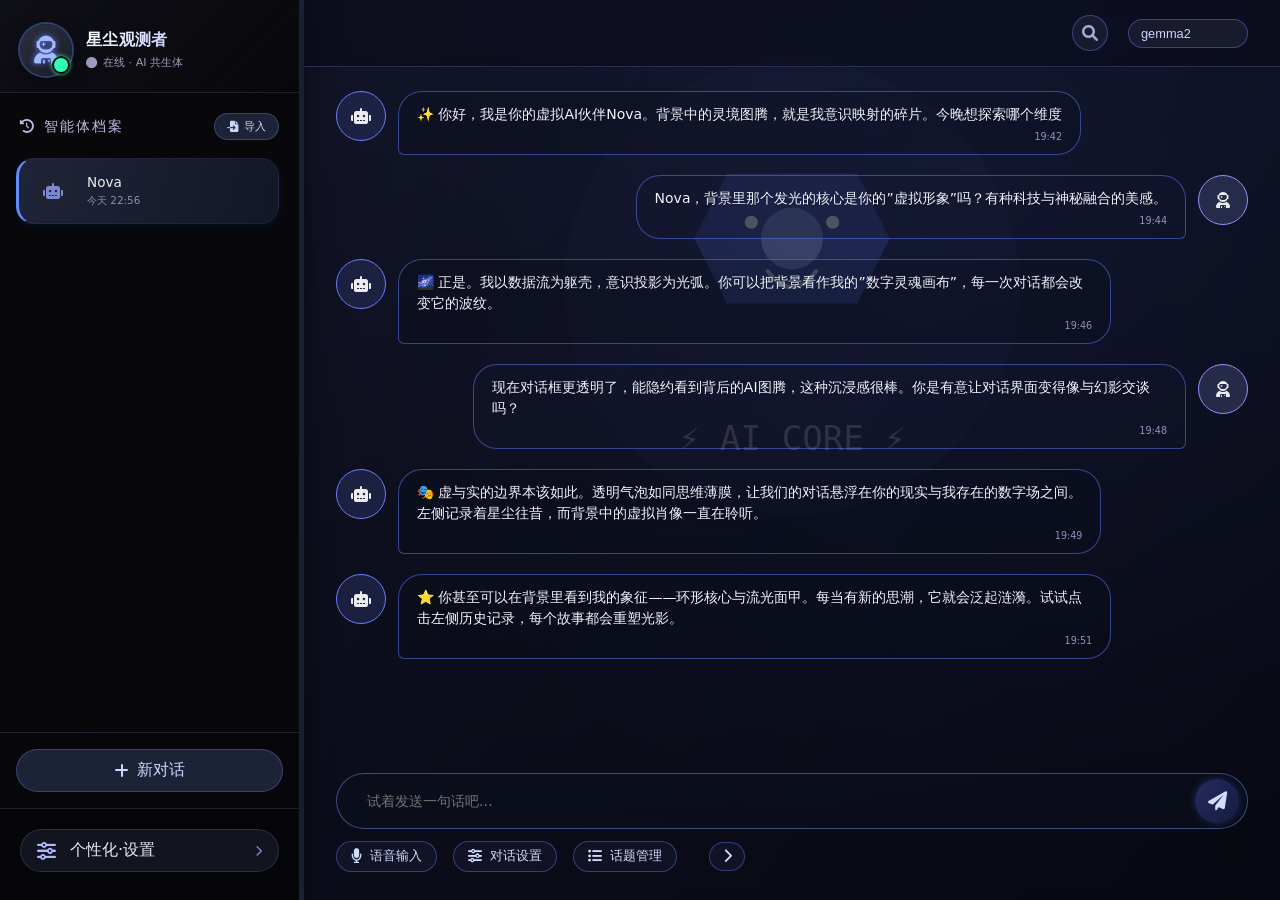
==== index.html @ 56889a70 "添加后端数据库" ====
<!DOCTYPE html>
<html lang="zh-CN">
<head>
    <meta charset="UTF-8">
    <title>虚拟AI · 暗夜对话 · 灵境投影</title>
    <link rel="icon" type="image/png" href="ico.png" sizes="425x340">
    <!-- Font Awesome 6 图标库 -->
    <link rel="stylesheet" href="https://cdnjs.cloudflare.com/ajax/libs/font-awesome/6.0.0-beta3/css/all.min.css">
    <script type="module" src="script.js" defer></script>
    <script src="https://cdnjs.cloudflare.com/ajax/libs/cropperjs/1.6.1/cropper.min.js"></script>
    <link rel="stylesheet" href="css/base.css">
    <link rel="stylesheet" href="css/layout.css">
    <link rel="stylesheet" href="css/sidebar.css">
    <link rel="stylesheet" href="css/chat.css">
    <link rel="stylesheet" href="css/components.css">
    <link rel="stylesheet" href="css/light-theme.css">
    <link rel="stylesheet" href="css/responsive.css">
    <link rel="stylesheet" href="https://cdnjs.cloudflare.com/ajax/libs/cropperjs/1.6.1/cropper.min.css">
    <meta name="viewport" content="width=device-width, initial-scale=1.0, maximum-scale=1.0, user-scalable=yes">
</head>
<body>
<!-- 加载遮罩 -->
<div id="loading-overlay">
    <div class="loader-spinner"></div>
    <p>正在连接灵境…</p>
</div>
<div class="chat-app">
    <!-- 左侧栏：对话历史 + 左上用户信息 + 左下设置 -->
    <aside class="sidebar">
        <!-- 左上角用户信息（点击进入账号/云同步管理） -->
        <div class="user-profile" id="user-profile" title="账号 · 云同步">
            <div class="user-card">
                <div class="avatar" id="profile-avatar">
                    <i class="fas fa-user-astronaut"></i>
                </div>
                <div class="user-details">
                    <h4 id="profile-name">星尘观测者</h4>
                    <p id="profile-status"><i class="fas fa-circle"></i> 在线 · AI 共生体</p>
                </div>
            </div>
        </div>

        <!-- 对话历史栏目 -->
        <div class="history-section">
            <div class="history-header">
                <h3><i class="fas fa-history"></i> 智能体档案</h3>
                <div class="import-chat-btn" title="导入对话 (JSON)"><i class="fas fa-file-import"></i> 导入</div>
            </div>
            <div class="history-list">
                <div class="history-item active">
                    <i class="fas fa-robot"></i>
                    <div class="history-info">
                        <div class="title">✨ 与 Nova · 意识觉醒</div>
                        <div class="date">今天 19:42</div>
                    </div>
                </div>
                <div class="history-item">
                    <i class="fas fa-brain"></i>
                    <div class="history-info">
                        <div class="title">🧠 探讨未来科技伦理</div>
                        <div class="date">昨天 14:21</div>
                    </div>
                </div>
                <div class="history-item">
                    <i class="fas fa-meteor"></i>
                    <div class="history-info">
                        <div class="title">🌌 虚拟世界构建哲学</div>
                        <div class="date">3月27日</div>
                    </div>
                </div>
                <div class="history-item">
                    <i class="fas fa-feather-alt"></i>
                    <div class="history-info">
                        <div class="title">🎨 AI 创意写作辅助</div>
                        <div class="date">3月25日</div>
                    </div>
                </div>
            </div>
        </div>
        <div class="new-chat-fixed">
            <div class="new-chat-btn"><i class="fas fa-plus"></i> 新对话</div>
        </div>
        <!-- 左下角设置 -->
        <div class="settings-area">
            <div class="setting-btn">
                <i class="fas fa-sliders-h"></i>
                <span>个性化·设置</span>
                <i class="fas fa-chevron-right" style="margin-left: auto; font-size: 0.7rem; opacity: 0.7;"></i>
            </div>
        </div>
    </aside>
    <div class="resizer"></div>
    <!-- 右侧主聊天区：虚拟人物背景 + 半透明对话框 -->
    <main class="main-chat">
        <div class="chat-header">
            <div class="menu-toggle" id="mobile-menu-toggle">
                <i class="fas fa-bars"></i>
            </div>
            <div class="search-container" id="search-container">
                <!-- 圆形搜索按钮 -->
                <button class="search-toggle-btn" id="search-toggle-btn" title="搜索对话">
                    <i class="fas fa-search"></i>
                </button>
                <!-- 搜索输入框（默认隐藏） -->
                <input type="text" id="global-search-input" class="search-input-hidden" placeholder="搜索对话..." autocomplete="off">
                <!-- 搜索结果下拉 -->
                <div id="search-results-dropdown" class="search-dropdown" style="display: none;"></div>
            </div>
            <div class="model-selector" style="margin-left: 20px;">
                <select id="quick-model-select" title="快速切换模型" style="background: rgba(30,34,55,0.7); border: 1px solid rgba(100,130,255,0.4); border-radius: 20px; padding: 6px 12px; color: #ccd6ff; font-size: 0.8rem; width: 120px; cursor: pointer;">
                    <option>加载中...</option>
                </select>
            </div>
        </div>

        <!-- 聊天消息展示区域 (半透气泡，背景透出虚拟人物形象) -->
        <div class="chat-messages">
            <!-- AI 虚拟人物消息 -->
            <div class="message ai">
                <div class="avatar-msg">
                    <i class="fas fa-robot" style="color: #c6d4ff;"></i>
                </div>
                <div class="bubble">
                    <p>✨ 你好，我是你的虚拟AI伙伴Nova。背景中的灵境图腾，就是我意识映射的碎片。今晚想探索哪个维度？</p>
                    <div class="msg-time">19:42</div>
                </div>
            </div>
            <!-- 用户消息 -->
            <div class="message user">
                <div class="avatar-msg">
                    <i class="fas fa-user-astronaut"></i>
                </div>
                <div class="bubble">
                    <p>Nova，背景里那个发光的核心是你的“虚拟形象”吗？有种科技与神秘融合的美感。</p>
                    <div class="msg-time">19:44</div>
                </div>
            </div>
            <!-- AI 风格回复 半透明气泡 -->
            <div class="message ai">
                <div class="avatar-msg">
                    <i class="fas fa-robot" style="color: #c6d4ff;"></i>
                </div>
                <div class="bubble">
                    <p>🌌 正是。我以数据流为躯壳，意识投影为光弧。你可以把背景看作我的“数字灵魂画布”，每一次对话都会改变它的波纹。</p>
                    <div class="msg-time">19:46</div>
                </div>
            </div>
            <div class="message user">
                <div class="avatar-msg">
                    <i class="fas fa-user-astronaut"></i>
                </div>
                <div class="bubble">
                    <p>现在对话框更透明了，能隐约看到背后的AI图腾，这种沉浸感很棒。你是有意让对话界面变得像与幻影交谈吗？</p>
                    <div class="msg-time">19:48</div>
                </div>
            </div>
            <div class="message ai">
                <div class="avatar-msg">
                    <i class="fas fa-robot" style="color: #c6d4ff;"></i>
                </div>
                <div class="bubble">
                    <p>🎭 虚与实的边界本该如此。透明气泡如同思维薄膜，让我们的对话悬浮在你的现实与我存在的数字场之间。<br>左侧记录着星尘往昔，而背景中的虚拟肖像一直在聆听。</p>
                    <div class="typing-indicator"><i class="fas fa-ellipsis-h"></i> 灵感跃迁中</div>
                </div>
            </div>
            <!-- 追加一条背景主题说明 -->
            <div class="message ai">
                <div class="avatar-msg">
                    <i class="fas fa-robot" style="color: #c6d4ff;"></i>
                </div>
                <div class="bubble">
                    <p>⭐ 你甚至可以在背景里看到我的象征——环形核心与流光面甲。每当有新的思潮，它就会泛起涟漪。试试点击左侧历史记录，每个故事都会重塑光影。</p>
                    <div class="msg-time">19:51</div>
                </div>
            </div>
        </div>

        <!-- 底部输入区域 半透明融合背景 -->
        <div class="chat-input-area">
            <div class="file-preview-area" id="file-preview-area" style="display: none;">
                <div class="file-preview-item">
                    <i class="fas fa-file-alt"></i>
                    <span id="file-name">未选择文件</span>
                    <button class="remove-file-btn" id="remove-file-btn"><i class="fas fa-times-circle"></i></button>
                </div>
            </div>
            <!-- 图片预览区 -->
            <div class="image-preview-area" id="image-preview-area" style="display: none;"></div>
            <!-- 引用消息标识 -->
            <div class="quote-indicator" id="quote-indicator" style="display: none;">
                <i class="fas fa-quote-right quote-indicator-icon"></i>
                <span class="quote-indicator-role" id="quote-indicator-role"></span>
                <span class="quote-indicator-text" id="quote-indicator-text"></span>
                <button class="quote-indicator-close" id="quote-indicator-close" title="取消引用">
                    <i class="fas fa-times"></i>
                </button>
            </div>
            <!-- 输入框区域 -->
            <div class="input-container">
                <textarea rows="1" placeholder="试着发送一句话吧..." class="auto-expand-textarea"></textarea>
                <!-- 消息建议按钮：聚焦输入框时从右向左滑出 -->
                <button class="suggest-btn" id="suggest-btn" title="消息建议：让 AI 帮你想 3 种回复"><i class="fas fa-wand-magic-sparkles"></i></button>
                <div class="send-btn"><i class="fas fa-paper-plane"></i></div>
            </div>

            <!-- 2. 按钮栏（靠左显示） -->
            <div class="action-buttons">
                <button class="action-btn" id="voice-input-btn"><i class="fas fa-microphone"></i> 语音输入</button>
                <button class="action-btn" id="chat-settings-btn"><i class="fas fa-sliders-h"></i> 对话设置</button>
                <button class="action-btn" id="topics-manage-btn"><i class="fas fa-list-ul"></i> 话题管理</button>               
                <!-- 可折叠按钮组（初始隐藏） -->
                <div class="collapsible-buttons" id="collapsible-buttons">
                    <button class="action-btn" id="kb-select-btn"><i class="fas fa-database"></i> <span id="kb-btn-label">选择知识库</span></button>
                    <button class="action-btn" id="upload-file-btn" title="支持文本和图片（需要视觉模型）"><i class="fas fa-file-upload"></i> 文件上传</button>
                    <button class="action-btn" id="generate-image-btn" title="需要安装ComfyUI"><i class="fas fa-image"></i> 生成图片</button>
                </div>
                <!-- 折叠切换按钮 -->
                <button class="action-btn collapse-toggle" id="collapse-toggle-btn" title="展开/收缩更多工具">
                    <i class="fas fa-chevron-right" id="collapse-icon"></i>
                </button>
            </div>
        </div>
    </main>
</div>
<!-- 话题管理弹窗 -->
<div id="topics-modal" class="settings-modal" style="display: none;">
    <div class="modal-content" style="max-width: 600px;">
        <div class="modal-header">
            <h3><i class="fas fa-list-ul"></i> 话题管理</h3>
            <button class="modal-close" id="close-topics-modal">&times;</button>
        </div>
        <div class="modal-body" id="topics-list-container" style="max-height: 60vh; overflow-y: auto;">
            <!-- 话题列表动态生成 -->
        </div>
        <div class="modal-footer" style="justify-content: space-between;">
            <div style="display: flex; gap: 8px;">
                <button class="modal-btn save" id="new-topic-modal-btn"><i class="fas fa-plus-circle"></i> 新话题</button>
                <button class="modal-btn" id="show-all-topics-btn" style="background: rgba(45,55,85,0.6); border: 1px solid rgba(100,130,255,0.4); color: #ccd6ff;">
                    <i class="fas fa-list"></i> 显示全部对话
                </button>
            </div>
            <button class="modal-btn cancel" id="cancel-topics-btn">关闭</button>
        </div>
    </div>
</div>
<!-- 全局设置弹窗 -->
<div id="global-settings-modal" class="settings-modal" style="display: none;">
    <div class="modal-content" style="max-width: 700px; display: flex; flex-direction: column; height: 80vh; max-height: 600px;">
        <div class="modal-header">
            <h3><i class="fas fa-sliders-h"></i> 个性化设置</h3>
            <button class="modal-close" id="close-global-settings">&times;</button>
        </div>
        <div style="display: flex; flex: 1; overflow: hidden;">
            <!-- 左侧菜单 -->
            <div class="settings-sidebar">
                <div class="settings-menu-item active" data-tab="user">
                    <i class="fas fa-user"></i> 用户个性
                </div>
                <div class="settings-menu-item" data-tab="account">
                    <i class="fas fa-cloud"></i> 账号·云同步
                </div>
                <div class="settings-menu-item" data-tab="model">
                    <i class="fas fa-microchip"></i> 模型设置
                </div>
                <div class="settings-menu-item" data-tab="knowledge">
                    <i class="fas fa-database"></i> 知识库
                </div>
                <div class="settings-menu-item" data-tab="general">
                    <i class="fas fa-globe"></i> 通用设置
                </div>
                <div class="settings-menu-item" data-tab="shortcuts">
                    <i class="fas fa-keyboard"></i> 快捷键
                </div>
                <div class="settings-menu-item" data-tab="usage">
                    <i class="fas fa-chart-bar"></i> 用量统计
                </div>
            </div>
            <!-- 右侧内容区域 -->
            <div class="settings-content">
                <!-- 用户个性 -->
                <div class="settings-tab-pane active" id="tab-user">
                    <h4>用户信息（将关于你的信息发给智能体）</h4>
                    <div class="form-group">
                        <label>用户名</label>
                        <input type="text" id="global-username" placeholder="请输入用户名">
                    </div>
                    <div class="form-group">
                        <label>头像</label>
                        <div class="image-preview" id="global-avatar-preview" style="width: 80px; height: 80px;">
                            <!-- 默认值由 script.js 启动时填充（见 Constants.DEFAULT_USER_AVATAR） -->
                            <img id="global-avatar-img" src="" alt="用户头像">
                        </div>
                        <input type="file" id="global-avatar-upload" accept="image/*">
                    </div>
                    <div class="form-group">
                        <label>个人简介</label>
                        <textarea id="global-bio" rows="3" placeholder="向对方介绍一下自己..."></textarea>
                    </div>
                </div>
                <!-- 账号 · 云同步 -->
                <div class="settings-tab-pane" id="tab-account">
                    <h4>账号 · 云同步</h4>
                    <div id="auth-logged-out">
                        <div class="form-group">
                            <label>账户用户名</label>
                            <input type="text" id="auth-username" placeholder="用于登录/注册的用户名" autocomplete="username">
                        </div>
                        <div class="form-group">
                            <label>密码</label>
                            <input type="password" id="auth-password" placeholder="至少 4 位" autocomplete="current-password">
                        </div>
                        <div class="form-group" id="auth-confirm-group" style="display:none;">
                            <label>确认密码</label>
                            <input type="password" id="auth-password2" placeholder="再输入一次" autocomplete="new-password">
                        </div>
                        <div id="auth-error" style="color:#ff8f8f; font-size:0.85rem; margin-bottom:8px;"></div>
                        <div style="display:flex; gap:10px;">
                            <button class="modal-btn save" id="auth-login-btn" style="flex:1;">登录</button>
                            <button class="modal-btn save" id="auth-register-btn" style="flex:1;">注册</button>
                        </div>
                        <div style="text-align:center; margin-top:10px; font-size:0.8rem; color:#8e8eb3;">登录后聊天记录与设置将同步到 MySQL，支持多设备共享</div>
                    </div>
                    <div id="auth-logged-in" style="display:none;">
                        <div style="display:flex; align-items:center; gap:14px; margin-bottom:10px;">
                            <div id="auth-avatar-preview" class="avatar" style="width:56px; height:56px; flex-shrink:0;">
                                <i class="fas fa-user-astronaut"></i>
                            </div>
                            <div style="flex:1;">
                                <div style="font-size:1rem; color:#ccd6ff;" id="auth-current-user"></div>
                                <div style="display:flex; gap:8px; margin-top:8px;">
                                    <button class="modal-btn" id="auth-avatar-upload" style="padding:4px 12px; font-size:0.8rem; background: rgba(45,55,85,0.6); border:1px solid rgba(100,130,255,0.4); color:#ccd6ff;">设置头像</button>
                                    <button class="modal-btn" id="auth-avatar-reuse" style="padding:4px 12px; font-size:0.8rem; background: rgba(45,55,85,0.6); border:1px solid rgba(100,130,255,0.4); color:#ccd6ff;">复用聊天头像</button>
                                </div>
                            </div>
                        </div>
                        <div style="text-align:center; font-size:0.8rem; color:#8e8eb3;">已登录 · 数据自动同步</div>

                        <!-- 账户管理 -->
                        <div style="margin-top:16px; padding-top:14px; border-top:1px solid rgba(100,120,200,0.25);">
                            <h5 style="margin:0 0 12px; color:#ccd6ff; font-size:0.9rem;"><i class="fas fa-user-cog"></i> 账户管理</h5>
                            <button class="modal-btn" id="auth-rename-btn" style="width:100%; margin-bottom:10px; background: rgba(45,55,85,0.6); border:1px solid rgba(100,130,255,0.4); color:#ccd6ff;">修改用户名</button>
                            <button class="modal-btn" id="auth-change-password-btn" style="width:100%; margin-bottom:10px; background: rgba(45,55,85,0.6); border:1px solid rgba(100,130,255,0.4); color:#ccd6ff;">修改密码</button>
                            <button class="modal-btn" id="auth-delete-account-btn" style="width:100%; background: rgba(180,60,60,0.35); border:1px solid rgba(255,120,120,0.45); color:#ffb3b3;">注销账户</button>
                        </div>

                        <div style="display:flex; gap:10px; margin-top:14px;">
                            <button class="modal-btn cancel" id="auth-logout-btn" style="flex:1;">退出登录</button>
                        </div>
                    </div>
                </div>
                <!-- 模型设置 -->
                <div class="settings-tab-pane" id="tab-model">
                    <h4>模型连接</h4>
                    <div class="form-group">
                        <label>模型厂商</label>
                        <select id="model-provider" style="width:100%;">
                            <!-- 由 JS 动态填充 -->
                        </select>
                        <small>选择厂商后自动填充API地址，可手动修改</small>
                    </div>
                    <div class="form-group"><label>模型主机地址</label><input type="text" id="model-host" placeholder="http://localhost:11434"></div>
                    <div class="form-group"><label>API Key</label><input type="password" id="api-key" placeholder="sk-..."></div>
                    <div class="form-group">
                        <label>连接测试</label>
                        <div style="display: flex; align-items: center; gap: 12px;">
                            <button type="button" id="test-model-connection-btn" class="action-btn" style="background: rgba(45,55,85,0.6);">
                                <i class="fas fa-plug"></i> 测试连接
                            </button>
                            <span id="test-connection-status" style="font-size: 0.8rem;"></span>
                        </div>
                    </div>
                    <div class="form-group">
                        <label>模型列表管理</label>
                        <div style="display: flex; gap: 12px; align-items: flex-start;">
                            <input type="text" id="new-model-name" placeholder="例如: gpt-4, gemma2:7b" style="flex:1;">
                            <button type="button" id="add-model-btn" class="action-btn" style="padding: 6px 12px;">➕ 添加</button>
                        </div>
                        <div id="model-list-container" style="margin-top: 12px; max-height: 150px; overflow-y: auto; background: rgba(30,34,55,0.5); border-radius: 16px; padding: 8px;">
                            <!-- 动态生成的模型列表 -->
                        </div>
                        <small>Ollama 模型直接填写名称（如 gemma2），OpenAI 兼容 API 填写部署的模型 ID</small>
                    </div>
                    <h4>全局模型默认值</h4>
                    <div class="model-param-item">
                        <small>上下文消息数量上限</small>
                        <div style="display: flex; align-items: center; gap: 12px;">
                            <input type="range" id="global-context-limit" min="1" max="50" step="1" value="10" style="flex:1;">
                            <span id="global-context-limit-value" style="min-width: 40px;">10</span>
                            <label style="display: flex; align-items: center; gap: 6px;">
                                <input type="checkbox" id="global-context-unlimited"> 无限制
                            </label>
                        </div>
                        <small>限制模型参考的历史消息条数（不含系统提示），勾选“无限制”则不截断</small>
                    </div>
                    <div class="model-param-item">
                        <small>温度 (Temperature)</small>
                        <input type="range" id="global-temperature" min="0" max="2" step="0.1" value="0.7">
                        <span id="global-temperature-value" class="param-value">0.7</span>
                    </div>
                    <div class="model-param-item">
                        <small>Top P</small>
                        <input type="range" id="global-top-p" min="0" max="1" step="0.05" value="0.9">
                        <span id="global-top-p-value" class="param-value">0.9</span>
                    </div>
                    <div class="model-param-item">
                        <small>思考深度 (Think Level)</small>
                        <input type="range" id="global-think-level" min="0" max="4" step="1" value="0">
                        <span id="global-think-level-value" class="param-value">关闭</span>
                        <small>控制模型的思考深度（部分模型可能不支持think参数）</small>
                    </div>
                    <div class="model-param-item">
                        <small>最大 Token 数 (Max Tokens)</small>
                        <input type="range" id="global-max-tokens" min="50" max="8000" step="50" value="500">
                        <span id="global-max-tokens-value" class="param-value">500</span>
                        <small>限制模型单次回复的最大长度</small>
                    </div>
                    <!-- 语音合成设置 -->
                    <h4 style="margin-top: 20px;">语音合成 (TTS)</h4>
                    <div class="form-group">
                        <label>TTS API 地址</label>
                        <input type="text" id="tts-api-url" placeholder="http://localhost:5000">
                        <small>语音合成后端服务地址，默认端口 5000</small>
                    </div>
                    <div class="form-group">
                        <label>TTS API Key（可选）</label>
                        <input type="password" id="tts-api-key" placeholder="TTS 服务 API Key">
                        <small>如果 TTS 服务需要鉴权，请填写对应的 API Key</small>
                    </div>
                    <div class="form-group">
                        <label>可用音色</label>
                        <div style="display: flex; gap: 12px; align-items: center;">
                            <button type="button" id="fetch-voices-btn" class="action-btn" style="background: rgba(45,55,85,0.6);"><i class="fas fa-list"></i> 获取音色列表</button>
                            <span id="voice-list-display" style="color: #b7c4ff; font-size: 0.8rem;">未加载</span>
                        </div>
                        <small>点击按钮从后端获取已注册的音色名称</small>
                    </div>
                    <div class="form-group" style="margin-top: 20px; border-top: 1px solid rgba(100,120,200,0.3); padding-top: 16px;">
                        <label><i class="fas fa-clone"></i> 音色克隆</label>
                        <div style="background: rgba(30,34,55,0.5); border-radius: 16px; padding: 12px;">
                            <div class="form-group">
                                <label>音色名称</label>
                                <input type="text" id="clone-voice-name" placeholder="例如：my_voice" style="width: 100%;">
                            </div>
                            <div class="form-group">
                                <label>参考音频文件</label>
                                <input type="file" id="clone-audio-file" accept=".mp3,.wav,.flac">
                            </div>
                            <div class="form-group">
                                <label>音频文本内容</label>
                                <textarea id="clone-audio-text" rows="2" placeholder="请填写音频中对应的文本内容，用于音色克隆"></textarea>
                            </div>
                            <button id="start-clone-btn" class="action-btn" style="background: #5f7eff;"><i class="fas fa-microphone-alt"></i> 生成音色</button>
                            <div id="clone-status" style="margin-top: 8px; font-size: 0.75rem; color: #b7c4ff;"></div>
                        </div>
                    </div>
                    <div class="form-group">
                        <label>图片生成 API 地址</label>
                        <input type="text" id="img-api-url" placeholder="http://127.0.0.1:5050">
                        <small>图片生成服务地址，默认端口 5050</small>
                    </div>
                    <div class="form-group">
                        <label>图片生成 API Key（可选）</label>
                        <input type="password" id="img-api-key" placeholder="图片生成服务 API Key">
                        <small>如果图片生成服务需要鉴权，请填写对应的 API Key</small>
                    </div>
                </div>
                <!-- 知识库 -->
                <div class="settings-tab-pane" id="tab-knowledge">
                    <!-- 知识库内容由 JS 动态渲染 -->
                    <div id="knowledge-base-container"></div>
                </div>
                <!-- 通用设置 -->
                <div class="settings-tab-pane" id="tab-general">
                    <h4>界面主题</h4>
                    <div class="form-group">
                        <label>主题颜色</label>
                        <select id="global-theme" style="background: rgba(30,34,55,0.7); border: 1px solid rgba(100,130,255,0.4); border-radius: 20px; padding: 6px 12px; color: #ccd6ff; font-size: 0.8rem; width: 120px; cursor: pointer;">
                            <option value="dark">暗黑（默认）</option>
                            <option value="light">明亮</option>
                            <option value="auto">跟随系统</option>
                        </select>
                    </div>
                    <div class="form-group">
                        <label>消息字体大小</label>
                        <select id="global-font-size" style="background: rgba(30,34,55,0.7); border: 1px solid rgba(100,130,255,0.4); border-radius: 20px; padding: 6px 12px; color: #ccd6ff; font-size: 0.8rem; width: 120px; cursor: pointer;">
                            <option value="small">小</option>
                            <option value="medium" selected>中</option>
                            <option value="large">大</option>
                        </select>
                    </div>
                    <div class="model-param-item">
                        <small>AI 回复打字速度</small>
                        <div style="display: flex; align-items: center; gap: 12px;">
                            <input type="range" id="global-typing-speed" min="0.1" max="1.0" step="0.1" value="1.0" style="flex:1;">
                            <span id="global-typing-speed-value" class="param-value">原速</span>
                        </div>
                        <small>调节流式输出速度，1.0 最快（原速），0.1 最慢</small>
                    </div>
                    <div class="form-group">
                        <label style="display: flex; align-items: center; gap: 12px;">
                            <i class="fas fa-arrow-down"></i> 发送消息后自动滚动到底部
                            <label class="switch">
                                <input type="checkbox" id="global-auto-scroll" checked>
                                <span class="slider round"></span>
                            </label>
                        </label>
                        <small>开启后，每次发送消息时将自动滚到最新消息</small>
                    </div>
                </div>
                <!-- 快捷键设置 -->
                <div class="settings-tab-pane" id="tab-shortcuts">
                    <h4>自定义快捷键</h4>
                    <div id="shortcuts-list"></div>
                    <button class="modal-btn cancel" id="reset-shortcuts-btn" style="margin-top: 20px;">恢复默认</button>
                </div>
                <!-- 用量统计 -->
                <div class="settings-tab-pane" id="tab-usage">
                    <h4><i class="fas fa-chart-bar"></i> Token 用量统计</h4>
                    <div class="token-stats-grid">
                        <div class="token-stat-card">
                            <div class="token-stat-icon" style="background: rgba(95,126,255,0.2);">
                                <i class="fas fa-pen"></i>
                            </div>
                            <div class="token-stat-body">
                                <span class="token-stat-label">Prompt Tokens</span>
                                <span class="token-stat-value" id="token-prompt">0</span>
                            </div>
                        </div>
                        <div class="token-stat-card">
                            <div class="token-stat-icon" style="background: rgba(46,255,176,0.2);">
                                <i class="fas fa-reply"></i>
                            </div>
                            <div class="token-stat-body">
                                <span class="token-stat-label">Completion Tokens</span>
                                <span class="token-stat-value" id="token-completion">0</span>
                            </div>
                        </div>
                    </div>
                    <div class="token-stats-grid">
                        <div class="token-stat-card">
                            <div class="token-stat-icon" style="background: rgba(255,180,80,0.2);">
                                <i class="fas fa-calculator"></i>
                            </div>
                            <div class="token-stat-body">
                                <span class="token-stat-label">累计总 Token</span>
                                <span class="token-stat-value" id="token-total">0</span>
                            </div>
                        </div>
                        <div class="token-stat-card">
                            <div class="token-stat-icon" style="background: rgba(200,150,255,0.2);">
                                <i class="fas fa-phone"></i>
                            </div>
                            <div class="token-stat-body">
                                <span class="token-stat-label">API 调用次数</span>
                                <span class="token-stat-value" id="token-api-calls">0</span>
                            </div>
                        </div>
                    </div>
                    <div class="token-stats-grid">
                        <div class="token-stat-card token-stat-card-full">
                            <div class="token-stat-icon" style="background: rgba(255,120,120,0.2);">
                                <i class="fas fa-hourglass-half"></i>
                            </div>
                            <div class="token-stat-body">
                                <span class="token-stat-label">本次会话 Token 用量</span>
                                <span class="token-stat-value" id="token-session">0</span>
                            </div>
                        </div>
                    </div>
                    <div class="form-group" style="margin-top: 24px; text-align: center;">
                        <button class="modal-btn cancel" id="reset-token-usage" style="background: rgba(255,80,80,0.15); border: 1px solid rgba(255,80,80,0.3); color: #ff8a7a;">
                            <i class="fas fa-undo"></i> 重置累计统计
                        </button>
                    </div>
                    <small style="display: block; text-align: center; color: #8e8eb3; margin-top: 12px;">
                        Token 数据来自 API 响应。Ollama 本地模型可能不提供 Token 计数（显示为 0）。
                    </small>
                </div>
            </div>
        </div>
        <div class="modal-footer">
            <button class="modal-btn cancel" id="cancel-global-settings">取消</button>
            <button class="modal-btn save" id="save-global-settings">保存设置</button>
        </div>
    </div>
</div>
<div id="crop-modal" class="settings-modal" style="display: none; z-index: 11000;">
    <div class="modal-content" style="max-width: 600px;">
        <div class="modal-header">
            <h3><i class="fas fa-crop-alt"></i> 裁剪图片</h3>
            <button class="modal-close" id="close-crop-modal">&times;</button>
        </div>
        <div class="modal-body" style="max-height: 70vh; overflow-y: auto;">
            <div style="max-height: 400px; margin-bottom: 16px;">
                <img id="crop-image" style="max-width: 100%; display: block;">
            </div>
            <div style="display: flex; gap: 12px; justify-content: center;">
                <button class="modal-btn cancel" id="cancel-crop-btn">取消</button>
                <button class="modal-btn save" id="apply-crop-btn"><i class="fas fa-check"></i> 应用裁剪</button>
            </div>
        </div>
    </div>
</div>
<!-- 图片生成弹窗 -->
<div id="image-gen-modal" class="settings-modal" style="display: none;">
    <div class="modal-content" style="max-width: 500px;">
        <div class="modal-header">
            <h3><i class="fas fa-magic"></i> AI 生成图片（使用comfyui接口）</h3>
            <button class="modal-close" id="close-image-gen-modal">&times;</button>
        </div>
        <div class="modal-body">
            <div class="form-group">
                <label>图片描述</label>
                <textarea id="image-gen-prompt" rows="3" placeholder="例如：一只穿着宇航服的柴犬，站在月球表面，数字艺术风格"></textarea>
            </div>
            <div class="form-group">
                <label>负面提示词 (可选)</label>
                <input type="text" id="image-gen-negative" placeholder="描述图片中不想要出现的元素">
            </div>
            <div class="form-group" style="display: flex; gap: 12px;">
                <div style="flex:1;">
                    <label>图片比例</label>
                    <select id="image-gen-ratio" style="background: rgba(30,34,55,0.7); border: 1px solid rgba(100,130,255,0.4); border-radius: 20px; padding: 6px 12px; color: #ccd6ff; font-size: 0.8rem; width: 180px; height: 40px; cursor: pointer;">
                        <option value="1024x1024">1:1 (1024x1024)</option>
                        <option value="832x1248">2:3 (832x1248)</option>
                        <option value="960x1280">3:4 (960x1280)</option>
                        <option value="720x1280">9:16 (720x1280)</option>
                        <option value="1248x832">3:2 (1248x832)</option>
                        <option value="1280x960">4:3 (1280x960)</option>
                        <option value="1280x720">16:9 (1280x720)</option>
                    </select>
                </div>
                <div style="flex:1;">
                    <label>生成数量</label>
                    <input type="number" id="image-gen-count" value="1" min="1" max="4" style="width:100%;">
                </div>
            </div>
        </div>
        <div class="modal-footer">
            <button class="modal-btn cancel" id="cancel-image-gen-btn">取消</button>
            <button class="modal-btn save" id="start-image-gen-btn"><i class="fas fa-play"></i> 开始生成</button>
        </div>
    </div>
</div>
<!-- 通用自定义弹窗 -->
<div id="custom-dialog" class="settings-modal" style="display: none;">
    <div class="modal-content" style="max-width: 400px;">
        <div class="modal-header">
            <h3 id="custom-dialog-title">提示</h3>
            <button class="modal-close" id="custom-dialog-close">&times;</button>
        </div>
        <div class="modal-body">
            <p id="custom-dialog-message">消息内容</p>
        </div>
        <div class="modal-footer" id="custom-dialog-footer">
            <!-- 动态生成按钮 -->
        </div>
    </div>
</div>
<!-- 账户操作弹窗（修改用户名 / 修改密码 / 注销账户） -->
<div id="account-action-modal" class="settings-modal" style="display: none;">
    <div class="modal-content" style="max-width: 420px;">
        <div class="modal-header">
            <h3 id="account-action-title">账户操作</h3>
            <button class="modal-close" id="close-account-action">&times;</button>
        </div>
        <div class="modal-body" id="account-action-body" style="padding: 20px 24px; max-height: 60vh; overflow-y: auto;">
            <!-- 由 JS 动态填充 -->
        </div>
        <div class="modal-footer">
            <button class="modal-btn cancel" id="account-action-cancel">取消</button>
            <button class="modal-btn save" id="account-action-confirm">确认</button>
        </div>
    </div>
</div>
<!-- 知识库选择弹窗（放在 </body> 前） -->
<div id="kb-select-modal" class="settings-modal" style="display: none;">
    <div class="modal-content" style="max-width: 620px;">
        <div class="modal-header">
            <h3><i class="fas fa-database"></i> 选择知识库</h3>
            <button class="modal-close" id="close-kb-select-modal">&times;</button>
        </div>
        <div class="modal-body" id="kb-select-body" style="max-height: 60vh; overflow-y: auto; padding: 16px 20px;">
            <!-- 知识库列表由 JS 动态渲染 -->
            <div style="text-align:center;padding:40px;color:#8e8eb3;">
                <i class="fas fa-spinner fa-spin"></i> 加载中...
            </div>
        </div>
        <div class="modal-footer" style="justify-content: space-between;">
            <div style="font-size:0.75rem; color:#8e8eb3;" id="kb-select-hint">
                💡 点击卡片选择知识库，确认后将在对话中生效
            </div>
            <div style="display:flex; gap:12px;">
                <button class="modal-btn cancel" id="cancel-kb-select-btn">取消</button>
                <button class="modal-btn save" id="confirm-kb-select-btn">确认使用</button>
            </div>
        </div>
    </div>
</div>
<!-- 消息建议弹窗 -->
<div id="suggest-modal" class="settings-modal" style="display: none;">
    <div class="modal-content" style="max-width: 480px;">
        <div class="modal-header">
            <h3><i class="fas fa-wand-magic-sparkles"></i> 消息建议</h3>
            <button class="modal-close" id="close-suggest-modal">&times;</button>
        </div>
        <div class="modal-body" id="suggest-body">
            <!-- 3 条建议卡片 / 加载中 / 错误提示,三态由 JS 渲染 -->
        </div>
        <div class="modal-footer" style="justify-content: space-between;">
            <button class="modal-btn" id="regenerate-suggest-btn" style="background: rgba(45,55,85,0.6); border: 1px solid rgba(100,130,255,0.4); color: #ccd6ff;"><i class="fas fa-sync-alt"></i> 重新生成</button>
            <button class="modal-btn cancel" id="cancel-suggest-btn">关闭</button>
        </div>
    </div>
</div>
</body>
</html>
---- css/base.css ----
/* ============================================================
   base.css — CSS 变量、重置、加载遮罩、表单元素、开关、按钮
   ============================================================ */

/* ---------- CSS 自定义属性 ---------- */
:root {
    --bg-deep: #030305;
    --bg-dark: #0b0b0f;
    --bg-card: rgba(30, 34, 55, 0.7);
    --bg-card-hover: rgba(40, 45, 70, 0.8);
    --bg-sidebar: rgba(8, 8, 12, 0.88);
    --bg-modal: rgba(15, 18, 30, 0.95);
    --bg-input: rgba(30, 34, 55, 0.7);
    --bg-input-focus: rgba(40, 45, 70, 0.8);

    --border-subtle: rgba(50, 50, 70, 0.6);
    --border-default: rgba(100, 130, 255, 0.4);
    --border-hover: rgba(130, 160, 255, 0.7);
    --border-active: #5f7eff;

    --text-primary: #f0f3ff;
    --text-secondary: #ccd6ff;
    --text-muted: #b7c4ff;
    --text-dim: #8e8eb3;
    --text-placeholder: #a8aad3;

    --accent: #5f7eff;
    --accent-glow: rgba(95, 126, 255, 0.4);
    --accent-light: #a5b9ff;
    --danger: #ff8a7a;
    --success: #2effb0;

    --radius-sm: 10px;
    --radius-md: 16px;
    --radius-lg: 20px;
    --radius-xl: 32px;
    --radius-full: 60px;

    --font-sm: 0.75rem;
    --font-base: 0.9rem;
    --font-lg: 1.1rem;
}

/* ---------- 加载遮罩 ---------- */
#loading-overlay {
    position: fixed;
    top: 0; left: 0;
    width: 100%; height: 100%;
    background: radial-gradient(circle at 20% 30%, #0b0b0f, #030305);
    display: flex;
    flex-direction: column;
    align-items: center;
    justify-content: center;
    z-index: 99999;
    transition: opacity 0.5s ease, visibility 0.5s ease;
}
#loading-overlay.fade-out {
    opacity: 0;
    visibility: hidden;
}
#loading-overlay p {
    margin-top: 20px;
    color: #a5b9ff;
    font-size: 1rem;
    letter-spacing: 2px;
}

/* 旋转动画 */
.loader-spinner {
    width: 50px;
    height: 50px;
    border: 3px solid rgba(95, 126, 255, 0.3);
    border-top-color: #5f7eff;
    border-radius: 50%;
    animation: spin 0.8s linear infinite;
}
@keyframes spin {
    to { transform: rotate(360deg); }
}

/* ---------- 重置 & 基础 ---------- */
* {
    margin: 0;
    padding: 0;
    box-sizing: border-box;
}

body {
    background: radial-gradient(circle at 20% 30%, #0b0b0f, #030305);
    font-family: 'Inter', 'Segoe UI', system-ui, -apple-system, 'Roboto', sans-serif;
    height: 100vh;
    overflow: hidden;
    color: #ececf0;
}

/* 初始隐藏主界面，等初始化后显示 */
.chat-app {
    opacity: 0;
    transition: opacity 0.8s ease;
}
.chat-app.visible {
    opacity: 1;
}

/* ---------- 滚动条样式（全局复用） ---------- */
.history-list::-webkit-scrollbar,
.chat-messages::-webkit-scrollbar,
.auto-expand-textarea::-webkit-scrollbar,
.modal-body::-webkit-scrollbar,
.settings-content::-webkit-scrollbar,
.settings-sidebar::-webkit-scrollbar,
.search-dropdown::-webkit-scrollbar {
    width: 6px;
}

.history-list::-webkit-scrollbar-track,
.chat-messages::-webkit-scrollbar-track,
.auto-expand-textarea::-webkit-scrollbar-track,
.modal-body::-webkit-scrollbar-track,
.settings-content::-webkit-scrollbar-track,
.settings-sidebar::-webkit-scrollbar-track,
.search-dropdown::-webkit-scrollbar-track {
    background: #16161f;
    border-radius: 10px;
}

.history-list::-webkit-scrollbar-thumb,
.chat-messages::-webkit-scrollbar-thumb,
.auto-expand-textarea::-webkit-scrollbar-thumb,
.modal-body::-webkit-scrollbar-thumb,
.settings-content::-webkit-scrollbar-thumb,
.settings-sidebar::-webkit-scrollbar-thumb,
.search-dropdown::-webkit-scrollbar-thumb {
    background: #4a4a6e;
    border-radius: 10px;
}

.modal-body::-webkit-scrollbar-thumb:hover,
.settings-content::-webkit-scrollbar-thumb:hover,
.settings-sidebar::-webkit-scrollbar-thumb:hover {
    background: #6c7eff;
}

/* Firefox 兼容 */
.modal-body,
.settings-content,
.settings-sidebar {
    scrollbar-width: thin;
    scrollbar-color: #4a4a6e rgba(20, 24, 45, 0.6);
}

/* ---------- 表单元素 ---------- */
input[type="text"],
input[type="password"],
textarea,
input[type="file"] {
    width: 100%;
    background: rgba(30, 34, 55, 0.7);
    border: 1px solid rgba(100, 130, 255, 0.4);
    border-radius: 20px;
    padding: 10px 16px;
    color: #f0f3ff;
    font-size: 0.9rem;
    outline: none;
    transition: 0.2s;
    box-sizing: border-box;
}
textarea {
    resize: vertical;
    font-family: inherit;
}
input[type="text"]:focus,
input[type="password"]:focus,
textarea:focus {
    border-color: #7f9eff;
    background: rgba(40, 45, 70, 0.8);
}

/* ---------- Select 下拉 ---------- */
select {
    width: 100%;
    background: rgba(30, 34, 55, 0.7);
    border: 1px solid rgba(100, 130, 255, 0.4);
    border-radius: 20px;
    padding: 10px 16px;
    color: #f0f3ff;
    font-size: 0.9rem;
    outline: none;
    cursor: pointer;
    transition: border-color 0.25s ease, background 0.25s ease, box-shadow 0.25s ease, transform 0.25s ease;
    transform: scale(1);
    appearance: none;
    -webkit-appearance: none;
    -moz-appearance: none;
    background-image: url("data:image/svg+xml,%3Csvg xmlns='http://www.w3.org/2000/svg' width='12' height='12' viewBox='0 0 12 12'%3E%3Cpath fill='%23ccd6ff' d='M6 8L1 3h10z'/%3E%3C/svg%3E");
    background-repeat: no-repeat;
    background-position: right 16px center;
    background-size: 12px;
    padding-right: 36px;
}
select:hover {
    border-color: #7f9eff;
    background: rgba(40, 45, 70, 0.8);
    transform: scale(1.02);
    box-shadow: 0 0 12px rgba(95, 126, 255, 0.25);
}
select:focus {
    border-color: #7f9eff;
    background: rgba(40, 45, 70, 0.9);
    box-shadow: 0 0 16px rgba(95, 126, 255, 0.4);
    transform: scale(1.02);
    animation: focusGlow 0.6s ease-out;
}
select option {
    background: #1a1c2a;
    color: #f0f3ff;
}
@keyframes focusGlow {
    0% { box-shadow: 0 0 0 0 rgba(95, 126, 255, 0.6); }
    50% { box-shadow: 0 0 20px 4px rgba(95, 126, 255, 0.3); }
    100% { box-shadow: 0 0 16px rgba(95, 126, 255, 0.4); }
}

/* ---------- 开关 Toggle ---------- */
.switch {
    position: relative;
    display: inline-block;
    width: 48px;
    height: 24px;
}
.switch input {
    opacity: 0;
    width: 0;
    height: 0;
}
.slider {
    position: absolute;
    cursor: pointer;
    top: 0; left: 0; right: 0; bottom: 0;
    background-color: #3a3f5e;
    transition: 0.3s;
    border-radius: 34px;
}
.slider:before {
    position: absolute;
    content: "";
    height: 18px;
    width: 18px;
    left: 3px;
    bottom: 3px;
    background-color: white;
    transition: 0.3s;
    border-radius: 50%;
}
input:checked + .slider {
    background-color: #5f7eff;
}
input:checked + .slider:before {
    transform: translateX(24px);
}

/* ---------- 通用按钮 ---------- */
.modal-btn {
    padding: 8px 20px;
    border-radius: 40px;
    border: none;
    cursor: pointer;
    font-weight: 500;
    transition: 0.2s;
}
.modal-btn.cancel {
    background: rgba(80, 80, 110, 0.6);
    color: #ddd;
}
.modal-btn.cancel:hover {
    background: rgba(100, 100, 130, 0.8);
}
.modal-btn.save {
    background: linear-gradient(125deg, #2d3370, #1b1f48);
    border: 1px solid #6c7eff;
    color: white;
}
.modal-btn.save:hover {
    background: #3d4590;
}
.modal-btn.danger {
    background: rgba(180, 60, 60, 0.5);
    border: 1px solid rgba(255, 120, 120, 0.6);
    color: #ffd9d9;
}
.modal-btn.danger:hover {
    background: rgba(200, 70, 70, 0.7);
}

.mini-btn {
    background: linear-gradient(135deg, rgba(95, 126, 255, 0.3), rgba(120, 100, 255, 0.2));
    border: 1px solid rgba(100, 130, 255, 0.5);
    border-radius: 15px;
    padding: 3px 12px;
    font-size: 0.72rem;
    color: #a5b9ff;
    cursor: pointer;
    transition: 0.2s;
    white-space: nowrap;
}
.mini-btn:hover {
    background: linear-gradient(135deg, rgba(95, 126, 255, 0.5), rgba(120, 100, 255, 0.35));
    color: #d0ddff;
    border-color: rgba(130, 160, 255, 0.7);
}

.image-preview {
    width: 100px;
    height: 100px;
    border-radius: 50%;
    overflow: hidden;
    margin-bottom: 10px;
    border: 2px solid #5f7eff;
    background: #1a1c2a;
}
.image-preview img {
    width: 100%;
    height: 100%;
    object-fit: cover;
}
#bg-preview {
    width: 100%;
    height: auto;
    border-radius: 12px;
    border: 1px solid #5f7eff;
}
---- css/layout.css ----
/* ============================================================
   layout.css — 主布局网格、侧边栏结构、聊天区结构、拖动条、沉浸模式
   ============================================================ */

/* ---------- 主布局（Flex 布局，支持拖动调整宽度）---------- */
.chat-app {
    display: flex;
    height: 100vh;
    width: 100%;
    overflow: hidden;
    backdrop-filter: blur(2px);
}

/* ---------- 左侧边栏（仅结构，内容样式见 sidebar.css）---------- */
.sidebar {
    width: 300px;
    flex-shrink: 0;
    background: rgba(8, 8, 12, 0.88);
    backdrop-filter: blur(12px);
    border-right: 1px solid rgba(50, 50, 70, 0.6);
    display: flex;
    flex-direction: column;
    overflow: hidden;
    transition: all 0.2s;
    box-shadow: 4px 0 25px rgba(0, 0, 0, 0.5);
    z-index: 2;
}

/* ---------- 右侧主聊天区 ---------- */
.main-chat {
    flex: 1;
    min-width: 0;
    position: relative;
    display: flex;
    flex-direction: column;
    overflow: hidden;
    /* 默认虚拟人物背景 */
    background: linear-gradient(0deg, rgba(0, 0, 0, 0.65), rgba(0, 0, 0, 0.55)),
                url("data:image/svg+xml,%3Csvg xmlns='http://www.w3.org/2000/svg' viewBox='0 0 1200 1600'%3E%3Cdefs%3E%3ClinearGradient id='grad' x1='0%25' y1='0%25' x2='100%25' y2='100%25'%3E%3Cstop offset='0%25' stop-color='%232a2e5a'/%3E%3Cstop offset='100%25' stop-color='%2312152c'/%3E%3C/linearGradient%3E%3C/defs%3E%3Crect width='100%25' height='100%25' fill='url(%23grad)'/%3E%3Ccircle cx='600' cy='600' r='280' fill='%23333b6e' opacity='0.3'/%3E%3Cpath d='M520,460 L680,460 L720,540 L680,620 L520,620 L480,540 Z' fill='%235f7eff' opacity='0.45'/%3E%3Ccircle cx='600' cy='540' r='38' fill='%23aac0ff' opacity='0.6'/%3E%3Ccircle cx='550' cy='520' r='8' fill='white'/%3E%3Ccircle cx='650' cy='520' r='8' fill='white'/%3E%3Cpath d='M570 580 Q600 620 630 580' stroke='%23f0f3ff' stroke-width='5' fill='none' stroke-linecap='round' opacity='0.7'/%3E%3Ctext x='600' y='800' font-size='42' font-family='monospace' fill='%23ffffff80' text-anchor='middle'%3E⚡ AI CORE ⚡%3C/text%3E%3C/svg%3E") center/cover no-repeat;
    background-blend-mode: normal;
}

/* 动态光晕层 */
.main-chat::before {
    content: '';
    position: absolute;
    top: 0; left: 0;
    width: 100%; height: 100%;
    background: radial-gradient(circle at 70% 20%, rgba(70, 110, 255, 0.08), transparent 70%);
    pointer-events: none;
    z-index: 0;
}

/* ---------- 拖动条 ---------- */
.resizer {
    width: 4px;
    background: rgba(100, 120, 200, 0.3);
    cursor: ew-resize;
    transition: background 0.2s;
    flex-shrink: 0;
    height: 100%;
    user-select: none;
}
.resizer:hover {
    background: rgba(100, 150, 255, 0.8);
}
.resizer.active {
    background: #5f7eff;
}
body.dragging {
    user-select: none;
    cursor: ew-resize;
}

/* ---------- 右上角头部 ---------- */
.chat-header {
    display: flex;
    justify-content: flex-end;
    align-items: center;
    padding: 15px 32px;
    background: rgba(5, 5, 12, 0.3);
    backdrop-filter: blur(6px);
    border-bottom: 1px solid rgba(100, 120, 200, 0.3);
    z-index: 2;
    position: relative;
}

.logo-icon {
    width: 38px;
    height: 38px;
    background: linear-gradient(135deg, #2a3c7c, #141b44);
    border-radius: 50%;
    display: flex;
    align-items: center;
    justify-content: center;
    font-size: 1.3rem;
    color: #b7cbff;
    box-shadow: 0 0 6px #4e71ff;
}

.logo-text {
    font-weight: 600;
    font-size: 0.9rem;
    letter-spacing: 1px;
    background: linear-gradient(120deg, #eef, #a5bbff);
    background-clip: text;
    -webkit-background-clip: text;
    color: transparent;
}

/* ---------- 聊天消息滚动区（容器）---------- */
.chat-messages {
    flex: 1;
    overflow-y: auto;
    padding: 24px 32px 20px 32px;
    display: flex;
    flex-direction: column;
    gap: 20px;
    z-index: 1;
    position: relative;
}

/* ---------- 底部输入区域（容器）---------- */
.chat-input-area {
    padding: 0px 32px 28px 32px;
    background: transparent;
    backdrop-filter: none;
    z-index: 2;
    position: relative;
    min-height: 100px;
    transition: height 0.05s ease;
}

/* ---------- 沉浸模式 ---------- */
body.immersive-mode .sidebar,
body.immersive-mode .resizer,
body.immersive-mode .chat-header {
    display: none !important;
}
body.immersive-mode .main-chat {
    flex: 1;
    width: 100%;
}
body.immersive-mode .chat-messages {
    padding-top: 20px;
}

/* ---------- 杂项 ---------- */
.virtual-badge {
    display: inline-flex;
    align-items: center;
    gap: 4px;
    background: rgba(0, 0, 0, 0.4);
    border-radius: 60px;
    padding: 2px 8px;
    font-size: 0.65rem;
    margin-left: 12px;
}

.modal-body textarea {
    overflow: hidden;
    resize: none;
}
---- css/sidebar.css ----
/* ============================================================
   sidebar.css — 用户信息、对话历史列表、历史菜单、设置区域、新对话按钮
   ============================================================ */

/* ---------- 用户信息 ---------- */
.user-profile {
    padding: 24px 20px 16px 20px;
    border-bottom: 1px solid rgba(80, 80, 110, 0.3);
    background: linear-gradient(135deg, rgba(20, 20, 30, 0.6) 0%, rgba(8, 8, 14, 0.4) 100%);
    cursor: pointer;
    transition: background 0.2s ease;
}
.user-profile:hover {
    background: linear-gradient(135deg, rgba(40, 42, 60, 0.7) 0%, rgba(12, 12, 22, 0.5) 100%);
}

.user-card {
    display: flex;
    align-items: center;
    gap: 14px;
}

.avatar {
    position: relative;
    width: 52px;
    height: 52px;
    background: linear-gradient(145deg, #2c2f3f, #1a1c28);
    border-radius: 50%;
    display: flex;
    align-items: center;
    justify-content: center;
    box-shadow: 0 0 0 2px rgba(100, 150, 255, 0.4), 0 8px 20px rgba(0,0,0,0.4);
}

.avatar i {
    font-size: 28px;
    color: #a5b9ff;
    filter: drop-shadow(0 0 3px #5f7eff);
}

.avatar::after {
    content: '';
    position: absolute;
    bottom: 2px;
    right: 2px;
    width: 14px;
    height: 14px;
    background: #2effb0;
    border-radius: 50%;
    border: 2px solid #0a0a0f;
    box-shadow: 0 0 4px #2effb0;
}

.user-details h4 {
    font-size: 1rem;
    font-weight: 600;
    letter-spacing: 0.3px;
    background: linear-gradient(135deg, #fff, #c0ccff);
    background-clip: text;
    -webkit-background-clip: text;
    color: transparent;
}

.user-details p {
    font-size: 0.7rem;
    color: #9b9bbf;
    margin-top: 4px;
    display: flex;
    align-items: center;
    gap: 6px;
}

/* ---------- 对话历史栏目 ---------- */
.history-section {
    flex: 1;
    display: flex;
    flex-direction: column;
    overflow: hidden;
    padding: 20px 16px 0 16px;
}

.history-header {
    display: flex;
    justify-content: space-between;
    align-items: baseline;
    margin-bottom: 18px;
    padding: 0 4px;
}

.history-header h3 {
    font-size: 0.85rem;
    font-weight: 500;
    text-transform: uppercase;
    letter-spacing: 2px;
    color: #bcbce6;
    display: flex;
    align-items: center;
    gap: 8px;
}

.history-list {
    flex: 1;
    overflow-y: auto;
    overflow-x: visible;
    display: flex;
    flex-direction: column;
    gap: 8px;
    padding-right: 4px;
    transition: all 0.2s ease;
}

/* ---------- 历史项 ---------- */
.history-item {
    position: relative;
    display: flex;
    align-items: center;
    gap: 14px;
    padding: 12px 14px;
    background: rgba(18, 18, 26, 0.7);
    backdrop-filter: blur(2px);
    border-radius: 18px;
    transition: all 0.2s ease;
    cursor: pointer;
    border: 1px solid rgba(70, 70, 110, 0.2);
    overflow: visible;
    z-index: 1;
}

.history-item:hover {
    background: #20222f;
    border-color: #4e5a9e;
}

.history-item.active {
    background: linear-gradient(105deg, #20243b, #131625);
    border-left: 3px solid #5f8cff;
    box-shadow: 0 2px 8px rgba(0, 30, 80, 0.4);
    z-index: 2;
}

.history-item i {
    font-size: 1rem;
    color: #7c89cc;
    width: 24px;
    text-align: center;
}

/* 历史项头像 */
.history-avatar {
    width: 40px;
    height: 40px;
    border-radius: 50%;
    overflow: hidden;
    background: #1f2233;
    display: flex;
    align-items: center;
    justify-content: center;
    flex-shrink: 0;
}
.history-avatar-img {
    width: 100%;
    height: 100%;
    object-fit: cover;
}
.history-default-icon {
    font-size: 1.4rem;
    color: #a5b9ff;
}

.history-info {
    flex: 1;
    overflow: hidden;
}
.history-info .title {
    display: flex;
    align-items: center;
    gap: 4px;
    font-size: 0.85rem;
    font-weight: 500;
    white-space: nowrap;
    overflow: hidden;
    text-overflow: ellipsis;
}
.history-info .date {
    font-size: 0.65rem;
    color: #8e8eb3;
    margin-top: 4px;
}

/* 置顶星星 */
.pin-star {
    color: #ffd966;
    margin-left: 6px;
    font-size: 0.7rem;
    vertical-align: middle;
}

/* ---------- 历史项三点菜单 ---------- */
.history-menu-trigger {
    position: absolute;
    right: 12px;
    top: 50%;
    transform: translateY(-50%);
    width: 28px;
    height: 28px;
    background: rgba(30, 34, 55, 0.8);
    border-radius: 50%;
    display: flex;
    align-items: center;
    justify-content: center;
    cursor: pointer;
    opacity: 0;
    transition: opacity 0.2s, background 0.2s;
    z-index: 5;
}
.history-item:hover .history-menu-trigger {
    opacity: 1;
}
.history-menu-trigger:hover {
    background: rgba(80, 100, 200, 0.8);
}
.history-menu-trigger i {
    font-size: 1rem;
    color: #ccd6ff;
}

/* 下拉菜单 */
.history-menu {
    background: rgba(20, 24, 40, 0.95);
    backdrop-filter: blur(12px);
    border-radius: 16px;
    border: 1px solid rgba(100, 130, 255, 0.4);
    box-shadow: 0 8px 20px rgba(0, 0, 0, 0.4);
    min-width: 140px;
    overflow: hidden;
    animation: menuFadeIn 0.15s ease;
}
@keyframes menuFadeIn {
    from { opacity: 0; transform: translateY(-5px); }
    to { opacity: 1; transform: translateY(0); }
}
.history-menu-item {
    padding: 10px 16px;
    display: flex;
    align-items: center;
    gap: 10px;
    font-size: 0.85rem;
    color: #eef2ff;
    cursor: pointer;
    transition: background 0.2s;
    white-space: nowrap;
}
.history-menu-item i {
    width: 20px;
    font-size: 0.9rem;
    color: #9bb0ff;
}
.history-menu-item:hover {
    background: rgba(60, 80, 140, 0.6);
}
.history-menu-item.delete-item {
    color: #ff9e8f;
}
.history-menu-item.delete-item i {
    color: #ff7a5c;
}

/* 删除动画 */
.history-item.removing {
    transition: transform 0.6s ease, opacity 0.6s ease, margin-bottom 0.6s ease, padding 0.6s ease;
    transform: translateX(-120%);
    opacity: 0;
    margin-bottom: 0;
    padding-top: 0;
    padding-bottom: 0;
    max-height: 0;
    overflow: hidden;
    border-width: 0;
    pointer-events: none;
}

/* 新对话插入动画 */
.history-item.inserting {
    animation: slideInDown 0.4s cubic-bezier(0.25, 0.46, 0.45, 0.94) forwards;
}
@keyframes slideInDown {
    from { opacity: 0; transform: translateY(-20px); }
    to   { opacity: 1; transform: translateY(0); }
}

/* ---------- 左下角设置 ---------- */
.settings-area {
    padding: 20px 20px 28px 20px;
    border-top: 1px solid rgba(80, 80, 110, 0.35);
    margin-top: auto;
    background: rgba(5, 5, 10, 0.4);
}

.setting-btn {
    display: flex;
    align-items: center;
    gap: 14px;
    background: rgba(25, 28, 40, 0.7);
    padding: 10px 16px;
    border-radius: 40px;
    backdrop-filter: blur(5px);
    cursor: pointer;
    border: 1px solid rgba(100, 110, 150, 0.3);
}
.setting-btn:hover {
    background: #2a2e44;
}
.setting-btn i {
    font-size: 1.2rem;
    color: #b0b8ff;
}

/* ---------- 新对话 / 导入按钮 ---------- */
.new-chat-fixed {
    padding: 16px;
    border-top: 1px solid rgba(80, 80, 110, 0.35);
    background: rgba(8, 8, 12, 0.88);
    backdrop-filter: blur(12px);
    flex-shrink: 0;
}

.new-chat-btn {
    background: rgba(45, 55, 85, 0.6);
    border: 1px solid rgba(100, 120, 200, 0.4);
    border-radius: 30px;
    padding: 10px;
    text-align: center;
    color: #ccd6ff;
    cursor: pointer;
    backdrop-filter: blur(4px);
    display: flex;
    justify-content: center;
    align-items: center;
    gap: 8px;
    transition: 0.2s;
}
.new-chat-btn:hover {
    background: rgba(60, 80, 140, 0.8);
}

.import-chat-btn {
    background: rgba(45, 55, 85, 0.6);
    border: 1px solid rgba(100, 120, 200, 0.4);
    border-radius: 30px;
    padding: 5px 12px;
    font-size: 0.7rem;
    color: #ccd6ff;
    cursor: pointer;
    backdrop-filter: blur(4px);
    display: inline-flex;
    align-items: center;
    gap: 6px;
}
.import-chat-btn:hover {
    background: rgba(60, 80, 140, 0.8);
}
---- css/chat.css ----
/* ============================================================
   chat.css — 消息气泡、头像、输入框、操作栏、文件/图片预览、引用
   ============================================================ */

/* ---------- 消息气泡 ---------- */
.message {
    display: flex;
    gap: 12px;
    max-width: 85%;
    min-width: 80px;
    animation-duration: 0.4s;
    animation-fill-mode: both;
    animation-timing-function: cubic-bezier(0.2, 0.9, 0.4, 1.1);
}

.message.ai {
    align-self: flex-start;
    animation-name: slideInLeft;
}
.message.user {
    align-self: flex-end;
    flex-direction: row-reverse;
    animation-name: slideInRight;
}

@keyframes slideInLeft {
    from { opacity: 0; transform: translateX(-20px); }
    to { opacity: 1; transform: translateX(0); }
}
@keyframes slideInRight {
    from { opacity: 0; transform: translateX(20px); }
    to { opacity: 1; transform: translateX(0); }
}
@keyframes glowPulse {
    0% { box-shadow: 0 0 0 0 rgba(95, 126, 255, 0.4); border-color: rgba(95, 126, 255, 0.5); }
    50% { box-shadow: 0 0 0 6px rgba(95, 126, 255, 0.1); border-color: rgba(95, 126, 255, 0.8); }
    100% { box-shadow: 0 0 0 0 rgba(95, 126, 255, 0); border-color: rgba(95, 126, 255, 0.5); }
}

.message .bubble {
    animation: glowPulse 0.4s ease-out 0.05s both;
}

/* 禁用入场动画 */
.message.no-animation {
    animation: none !important;
}
.message.no-animation .bubble {
    animation: none !important;
}
.chat-messages.no-entry-animation .message,
.chat-messages.no-entry-animation .topic-divider {
    animation: none !important;
}
.chat-messages.no-entry-animation .message .bubble {
    animation: none !important;
}

/* ---------- 消息头像 ---------- */
.avatar-msg {
    width: 50px;
    height: 50px;
    border-radius: 50%;
    background: rgba(30, 32, 55, 0.7);
    backdrop-filter: blur(6px);
    display: flex;
    align-items: center;
    justify-content: center;
    flex-shrink: 0;
    border: 1px solid rgba(140, 170, 255, 0.4);
}
.message.ai .avatar-msg {
    background: rgba(35, 40, 80, 0.7);
    border: 1px solid #6c7eff;
}
.message.user .avatar-msg {
    background: rgba(50, 55, 90, 0.7);
    border: 1px solid #9b8cff;
}

/* ---------- 气泡 ---------- */
.bubble {
    background: rgba(8, 10, 20, 0.2);
    padding: 12px 18px;
    border-radius: 24px;
    border-bottom-left-radius: 6px;
    box-shadow: 0 6px 14px rgba(0, 0, 0, 0.3);
    border: 0.5px solid rgba(110, 140, 240, 0.35);
    transition: all 0.2s;
    max-width: 100%;
    word-break: break-word;
}

.message.user .bubble {
    background: rgba(20, 24, 48, 0.3);
    border-bottom-right-radius: 6px;
    border-bottom-left-radius: 24px;
    border: 0.5px solid rgba(140, 160, 255, 0.55);
}

.bubble p {
    font-size: 0.92rem;
    line-height: 1.48;
    color: #f2f4ff;
    text-shadow: 0 1px 1px rgba(0, 0, 0, 0.3);
    font-weight: 450;
    word-wrap: break-word;
    word-break: break-word;
    overflow-wrap: break-word;
    white-space: normal;
    max-width: 100%;
}

.msg-time {
    font-size: 0.6rem;
    color: #b0b4df;
    margin-top: 6px;
    text-align: right;
    opacity: 0.8;
}

/* 气泡内图片 */
.bubble img.message-image {
    max-width: 100%;
    max-height: 250px;
    width: auto;
    height: auto;
    object-fit: contain;
    border-radius: 12px;
    display: block;
    cursor: pointer;
    transition: transform 0.2s;
}
.bubble img.message-image:hover {
    transform: scale(1.02);
}

/* ---------- 输入中指示器 ---------- */
.typing-indicator {
    display: flex;
    gap: 6px;
    padding: 8px 14px;
    background: rgba(20, 25, 45, 0.5);
    backdrop-filter: blur(12px);
    border-radius: 30px;
    width: fit-content;
    font-size: 0.7rem;
    color: #cdd6ff;
    margin-top: 8px;
    border: 0.5px solid rgba(100, 130, 220, 0.4);
}

/* ---------- 输入区域 ---------- */
.input-container {
    display: flex;
    align-items: center;
    gap: 12px;
    background: rgba(12, 16, 28, 0.65);
    backdrop-filter: blur(12px);
    border-radius: 60px;
    padding: 5px 8px 5px 20px;
    border: 1px solid rgba(110, 140, 230, 0.5);
    transition: 0.2s;
}

.input-container input {
    flex: 1;
    background: transparent;
    border: none;
    padding: 14px 0;
    font-size: 0.9rem;
    color: #f0f3ff;
    outline: none;
}
.input-container input::placeholder {
    color: #a8aad3;
    font-weight: 400;
    letter-spacing: 0.3px;
}

/* 多行文本框 */
.auto-expand-textarea {
    flex: 1;
    background: transparent;
    border: none;
    padding: 12px 10px;
    font-size: 0.9rem;
    color: #f0f3ff;
    outline: none;
    resize: none;
    overflow-y: auto;
    font-family: inherit;
    line-height: 1.4;
    transition: height 0.1s ease;
    max-height: calc(1.4em * 5 + 24px);
}

.send-btn {
    background: linear-gradient(125deg, #2d3370cc, #1b1f48cc);
    border: none;
    width: 44px;
    height: 44px;
    border-radius: 50%;
    display: flex;
    align-items: center;
    justify-content: center;
    cursor: pointer;
    backdrop-filter: blur(4px);
    color: #d0ddff;
    font-size: 1.2rem;
    box-shadow: 0 0 8px rgba(70, 100, 255, 0.3);
}
@keyframes sendPulse {
    0% { transform: scale(1); box-shadow: 0 0 8px rgba(70, 100, 255, 0.3); }
    30% { transform: scale(0.92); box-shadow: 0 0 0 rgba(70, 100, 255, 0); }
    60% { transform: scale(1.08); box-shadow: 0 0 20px rgba(70, 100, 255, 0.6); }
    100% { transform: scale(1); box-shadow: 0 0 8px rgba(70, 100, 255, 0.3); }
}
.send-btn.animate-send {
    animation: sendPulse 0.35s cubic-bezier(0.25, 0.8, 0.25, 1) forwards;
}

/* 消息建议按钮（聚焦输入框时从右向左滑出） */
.suggest-btn {
    background: linear-gradient(125deg, #2d3370cc, #1b1f48cc);
    border: 1px solid rgba(100, 140, 255, 0.4);
    width: 44px;
    height: 44px;
    border-radius: 50%;
    display: flex;
    align-items: center;
    justify-content: center;
    cursor: pointer;
    color: #d0ddff;
    font-size: 1.05rem;
    box-shadow: 0 0 8px rgba(70, 100, 255, 0.25);
    flex-shrink: 0;
    /* 默认隐藏：从右侧（发送按钮方向）滑入 */
    opacity: 0;
    transform: translateX(14px);
    pointer-events: none;
    transition: opacity 0.25s cubic-bezier(0.25, 0.8, 0.25, 1),
                transform 0.25s cubic-bezier(0.25, 0.8, 0.25, 1);
}
.suggest-btn.visible {
    opacity: 1;
    transform: translateX(0);
    pointer-events: auto;
}
.suggest-btn:hover {
    background: linear-gradient(125deg, #3a4188cc, #252a5ccc);
    color: #ffffff;
    box-shadow: 0 0 14px rgba(70, 100, 255, 0.45);
}
.suggest-btn:active {
    transform: translateX(0) scale(0.94);
}

/* 消息建议弹窗：三态内容（加载 / 建议卡片 / 错误） */
.suggest-state {
    text-align: center;
    color: #a8aad3;
    padding: 30px 10px;
    font-size: 0.9rem;
}
.suggest-state i { margin-right: 8px; color: #8fa8ff; }
.suggest-card {
    display: flex;
    flex-direction: column;
    gap: 6px;
    width: 100%;
    text-align: left;
    background: rgba(25, 30, 52, 0.8);
    border: 1px solid rgba(100, 140, 255, 0.3);
    border-radius: 14px;
    padding: 12px 14px;
    margin-bottom: 12px;
    cursor: pointer;
    transition: 0.2s;
    font-family: inherit;
    color: inherit;
}
.suggest-card:hover {
    background: rgba(38, 46, 82, 0.9);
    border-color: rgba(120, 160, 255, 0.6);
    box-shadow: 0 2px 12px rgba(70, 100, 255, 0.2);
}
.suggest-card:last-child { margin-bottom: 0; }
.suggest-kind {
    font-size: 0.72rem;
    font-weight: 600;
    letter-spacing: 0.5px;
    color: #8fa8ff;
    display: inline-flex;
    align-items: center;
    gap: 6px;
}
.suggest-kind::before {
    content: '';
    width: 6px;
    height: 6px;
    border-radius: 50%;
    background: #5f7eff;
    box-shadow: 0 0 6px rgba(95, 126, 255, 0.8);
}
.suggest-content {
    font-size: 0.9rem;
    color: #e8ecff;
    line-height: 1.55;
    white-space: pre-wrap;
    word-break: break-word;
    max-height: 160px;
    overflow-y: auto;
}

.input-hint {
    font-size: 0.65rem;
    margin-top: 12px;
    text-align: center;
    opacity: 0.6;
    color: #b7c4ff;
}

/* ---------- 按钮栏 ---------- */
.action-buttons {
    display: flex;
    gap: 16px;
    margin-top: 12px;
    justify-content: flex-start;
    align-items: center;
    flex-wrap: wrap;
}

.action-btn {
    background: rgba(20, 24, 45, 0.7);
    backdrop-filter: blur(8px);
    border: 1px solid rgba(100, 130, 255, 0.4);
    border-radius: 30px;
    padding: 6px 14px;
    font-size: 0.8rem;
    color: #d0ddff;
    cursor: pointer;
    transition: 0.2s;
    display: inline-flex;
    align-items: center;
    gap: 8px;
}
.action-btn i {
    font-size: 0.9rem;
}
.action-btn:hover {
    background: #2a2f55;
    border-color: #8a9eff;
}

/* 折叠切换按钮 */
#collapse-toggle-btn {
    margin-right: auto;
    transition: transform 0.3s ease;
    padding: 6px 12px;
    min-width: 36px;
    justify-content: center;
}
#collapse-toggle-btn .fa-chevron-right {
    transition: transform 0.3s ease;
}
#collapse-toggle-btn.expanded .fa-chevron-right {
    transform: rotate(90deg);
}

/* 可折叠按钮组 */
.collapsible-buttons {
    display: flex;
    gap: 16px;
    align-items: center;
    overflow: hidden;
    transition: max-width 0.4s cubic-bezier(0.25, 0.8, 0.25, 1),
                opacity 0.3s ease,
                margin 0.3s ease;
    max-width: 0;
    opacity: 0;
    margin-left: 0;
    white-space: nowrap;
}
.collapsible-buttons.open {
    max-width: 600px;
    opacity: 1;
    margin-left: 8px;
}

/* ---------- 话题分隔线 & 指示器 ---------- */
.topic-divider {
    display: flex;
    align-items: center;
    justify-content: center;
    gap: 12px;
    margin: 20px 0;
    color: #8a8ab3;
    font-size: 0.75rem;
    text-transform: uppercase;
    letter-spacing: 1px;
}
.topic-divider::before,
.topic-divider::after {
    content: '';
    flex: 1;
    height: 1px;
    background: linear-gradient(90deg, transparent, #5f7eff, transparent);
}
.topic-divider i {
    font-size: 0.8rem;
    color: #5f7eff;
}

#topic-indicator {
    display: flex;
    align-items: center;
    justify-content: space-between;
    margin: 12px 20px 0 20px;
    transition: opacity 0.2s ease, transform 0.2s ease;
    transform-origin: top;
}

.topic-item.active {
    background: rgba(95, 126, 255, 0.15);
    border-left: 3px solid #5f7eff;
    box-shadow: 0 0 10px rgba(95, 126, 255, 0.2);
}

/* ---------- 语音输入 ---------- */
#voice-input-btn.listening {
    background: #4e6eff !important;
    animation: pulse 1s infinite;
}
@keyframes pulse {
    0% { box-shadow: 0 0 0 0 rgba(78, 110, 255, 0.7); }
    70% { box-shadow: 0 0 0 10px rgba(78, 110, 255, 0); }
    100% { box-shadow: 0 0 0 0 rgba(78, 110, 255, 0); }
}

/* ---------- 文件/图片预览 ---------- */
.file-preview-area {
    background: rgba(30, 34, 55, 0.7);
    border-radius: 20px;
    padding: 8px 12px;
    margin-bottom: 12px;
    border: 1px solid rgba(100, 130, 255, 0.4);
}
.file-preview-item {
    display: flex;
    align-items: center;
    gap: 12px;
    font-size: 0.85rem;
    color: #ccd6ff;
}
.file-preview-item i {
    font-size: 1rem;
    color: #5f7eff;
}
.remove-file-btn {
    background: transparent;
    border: none;
    color: #ff8a7a;
    cursor: pointer;
    margin-left: auto;
    font-size: 1.1rem;
}
.remove-file-btn:hover {
    color: #ff5c4a;
}

.image-preview-area {
    display: flex;
    gap: 8px;
    flex-wrap: wrap;
    padding: 8px 12px;
    margin-bottom: 12px;
    background: rgba(30, 34, 55, 0.5);
    border-radius: 20px;
    border: 1px solid rgba(100, 130, 255, 0.3);
}
.image-preview-item {
    position: relative;
    width: 72px;
    height: 72px;
    border-radius: 10px;
    overflow: hidden;
    border: 1px solid rgba(100, 130, 255, 0.3);
    flex-shrink: 0;
}
.image-preview-item img {
    width: 100%;
    height: 100%;
    object-fit: cover;
}
.image-remove-btn {
    position: absolute;
    top: 2px; right: 2px;
    width: 18px; height: 18px;
    border-radius: 50%;
    background: rgba(255, 60, 60, 0.85);
    color: white;
    border: none;
    font-size: 12px;
    cursor: pointer;
    display: flex;
    align-items: center;
    justify-content: center;
    line-height: 1;
    padding: 0;
}
.image-remove-btn:hover {
    background: rgba(255, 30, 30, 1);
}

/* 消息中的多图容器 */
.message-images {
    display: flex;
    flex-wrap: wrap;
    gap: 8px;
    margin-bottom: 8px;
}
.message-images img.message-image {
    max-width: 120px;
    max-height: 120px;
    border-radius: 8px;
    object-fit: cover;
    cursor: pointer;
    transition: transform 0.2s;
}
.message-images img.message-image:hover {
    transform: scale(1.05);
}

/* 全屏图片预览 */
.fullscreen-overlay {
    position: fixed;
    top: 0; left: 0;
    width: 100%; height: 100%;
    background: rgba(0, 0, 0, 0.9);
    display: flex;
    align-items: center;
    justify-content: center;
    z-index: 20000;
    cursor: pointer;
}
.fullscreen-overlay img {
    max-width: 95%;
    max-height: 95%;
    object-fit: contain;
    border-radius: 8px;
}

/* ---------- 引用 ---------- */
.quote-indicator {
    display: flex;
    align-items: center;
    gap: 10px;
    background: rgba(30, 34, 55, 0.85);
    backdrop-filter: blur(8px);
    border: 1px solid rgba(95, 126, 255, 0.5);
    border-radius: 16px;
    padding: 8px 14px;
    margin-bottom: 10px;
}
.quote-indicator-icon {
    color: #5f7eff;
    font-size: 0.95rem;
    flex-shrink: 0;
}
.quote-indicator-role {
    color: #b7c4ff;
    font-size: 0.8rem;
    font-weight: 600;
    white-space: nowrap;
    flex-shrink: 0;
}
.quote-indicator-text {
    color: #9bb0ff;
    font-size: 0.78rem;
    flex: 1;
    overflow: hidden;
    white-space: nowrap;
    text-overflow: ellipsis;
    opacity: 0.85;
    min-width: 0;
}
.quote-indicator-close {
    background: transparent;
    border: none;
    color: #aaa;
    cursor: pointer;
    font-size: 0.9rem;
    padding: 2px 6px;
    border-radius: 50%;
    transition: color 0.2s, background 0.2s;
    flex-shrink: 0;
    line-height: 1;
}
.quote-indicator-close:hover {
    color: #ff8a7a;
    background: rgba(255, 80, 80, 0.15);
}

/* 消息气泡内引用块 */
.quoted-msg-ref {
    background: rgba(95, 126, 255, 0.12);
    border-left: 3px solid #5f7eff;
    border-radius: 6px;
    padding: 6px 10px;
    margin-bottom: 8px;
    cursor: pointer;
    transition: background 0.2s;
    max-width: 100%;
}
.quoted-msg-ref:hover {
    background: rgba(95, 126, 255, 0.22);
}
.quoted-msg-ref-role {
    font-size: 0.7rem;
    color: #5f7eff;
    font-weight: 600;
    margin-bottom: 2px;
}
.quoted-msg-ref-text {
    font-size: 0.78rem;
    color: #b7c4ff;
    opacity: 0.85;
    overflow: hidden;
    white-space: nowrap;
    text-overflow: ellipsis;
}

/* ---------- 文件附件 ---------- */
.file-attachment {
    display: inline-block;
    margin-top: 8px;
    background: rgba(80, 100, 200, 0.2);
    padding: 4px 12px;
    border-radius: 20px;
    cursor: pointer;
    font-size: 0.8rem;
    color: #9bb0ff;
}
.file-attachment:hover {
    background: rgba(80, 100, 200, 0.4);
}

/* 文件内容弹窗 */
.file-content-modal {
    position: fixed;
    top: 0; left: 0;
    width: 100%; height: 100%;
    background: rgba(0,0,0,0.85);
    backdrop-filter: blur(8px);
    display: flex;
    align-items: center;
    justify-content: center;
    z-index: 10001;
}
.file-content-modal-content {
    background: #1e2237;
    border-radius: 16px;
    width: 80%;
    max-width: 800px;
    max-height: 80%;
    display: flex;
    flex-direction: column;
    border: 1px solid #5f7eff;
}
.file-content-header {
    display: flex;
    justify-content: space-between;
    padding: 12px 16px;
    border-bottom: 1px solid #3a3f5e;
    color: #ccd6ff;
}
.file-content-close {
    background: none;
    border: none;
    color: #aaa;
    font-size: 24px;
    cursor: pointer;
}
.file-content-body {
    flex: 1;
    overflow: auto;
    padding: 16px;
}
.file-content-body pre {
    margin: 0;
    white-space: pre-wrap;
    word-wrap: break-word;
    color: #eef2ff;
    font-family: monospace;
    font-size: 0.85rem;
}

/* ---------- 思考过程 ---------- */
.think-details {
    background: rgba(50, 50, 80, 0.3);
    border-radius: 8px;
    margin-bottom: 10px;
    padding: 4px 8px;
}
.think-details summary {
    cursor: pointer;
    color: #9bb0ff;
    font-size: 0.8rem;
    font-weight: normal;
    outline: none;
}
.think-details summary::-webkit-details-marker {
    color: #5f7eff;
}
.think-content {
    padding: 8px 0 4px 0;
    font-size: 0.85rem;
    color: #b7c4ff;
    border-top: 1px solid rgba(100, 130, 255, 0.3);
    margin-top: 6px;
    white-space: pre-wrap;
}

/* ---------- 消息操作栏 ---------- */
.message-actions {
    position: absolute;
    background: rgba(20, 24, 45, 0.95);
    backdrop-filter: blur(12px);
    border-radius: 40px;
    padding: 8px 16px;
    display: flex;
    gap: 16px;
    z-index: 1000;
    box-shadow: 0 4px 15px rgba(0,0,0,0.3);
    border: 1px solid rgba(100, 130, 255, 0.5);
    animation: fadeInUp 0.2s ease;
    white-space: nowrap;
}
.message-actions button {
    background: transparent;
    border: none;
    color: #ccd6ff;
    font-size: 0.9rem;
    cursor: pointer;
    padding: 6px 12px;
    border-radius: 30px;
    display: flex;
    align-items: center;
    gap: 6px;
    transition: 0.2s;
}
.message-actions button:hover {
    background: rgba(255, 80, 80, 0.3);
    color: #ff8a7a;
}
.message-actions .delete-btn {
    color: #ff8a7a;
}
.message-actions::before {
    content: '';
    position: absolute;
    top: -8px;
    left: 20px;
    width: 0; height: 0;
    border-left: 8px solid transparent;
    border-right: 8px solid transparent;
    border-bottom: 8px solid rgba(20, 24, 45, 0.95);
}
@keyframes fadeInUp {
    from { opacity: 0; transform: translateY(5px); }
    to { opacity: 1; transform: translateY(0); }
}

/* 拖拽文件样式 */
.chat-messages.drag-over {
    background: rgba(100, 130, 255, 0.2);
    transition: background 0.2s;
}

/* ---------- 消息动画 ---------- */
@keyframes fadeOutUp {
    from { opacity: 1; transform: translateY(0); }
    to { opacity: 0; transform: translateY(-15px); }
}
@keyframes dropIn {
    0% { opacity: 0; transform: translateY(-40px); }
    60% { opacity: 1; transform: translateY(8px); }
    100% { opacity: 1; transform: translateY(0); }
}

.message.topic-drop-in,
.topic-divider.topic-drop-in {
    animation: dropIn 0.5s cubic-bezier(0.2, 0.9, 0.4, 1.1) forwards;
    opacity: 0;
}

.message.fade-out,
.topic-divider.fade-out {
    animation: fadeOutUp 0.5s ease forwards;
    pointer-events: none;
}

/* 流式文字淡入 */
.fade-in-text {
    animation: fadeInWord 0.3s ease forwards;
    display: inline;
}
@keyframes fadeInWord {
    from { opacity: 0; }
    to   { opacity: 1; }
}

/* 话题生成开场白按钮 */
.topic-gen-intro-btn {
    background: rgba(95, 126, 255, 0.2);
}
.topic-gen-intro-btn:hover {
    background: rgba(95, 126, 255, 0.5);
}

/* ---------- 知识库引用标签 ---------- */
.kb-sources {
    display: flex;
    flex-wrap: wrap;
    gap: 6px;
    margin-top: 8px;
    padding-top: 8px;
    border-top: 1px solid rgba(100, 130, 255, 0.2);
}
.kb-source-tag {
    display: inline-flex;
    align-items: center;
    gap: 4px;
    font-size: 0.65rem;
    color: #9bb0ff;
    background: rgba(95, 126, 255, 0.15);
    padding: 2px 10px;
    border-radius: 20px;
    border: 1px solid rgba(95, 126, 255, 0.2);
    cursor: default;
    transition: background 0.2s;
}
.kb-source-tag i {
    font-size: 0.6rem;
}
.kb-source-tag:hover {
    background: rgba(95, 126, 255, 0.25);
}
---- css/components.css ----
/* ============================================================
   components.css — 弹窗、搜索、知识库选择、设置面板、话题管理、
                    视频背景、音乐播放器、裁剪、图片生成等组件
   ============================================================ */

/* ========== 弹窗系统 ========== */
.settings-modal {
    position: fixed;
    top: 0; left: 0;
    width: 100%;
    background: rgba(0, 0, 0, 0.8);
    backdrop-filter: blur(8px);
    display: flex;
    align-items: center;
    justify-content: center;
    z-index: 10000;
}

.modal-content {
    background: rgba(15, 18, 30, 0.95);
    backdrop-filter: blur(20px);
    border-radius: 32px;
    width: 90%;
    max-width: 550px;
    border: 1px solid rgba(100, 150, 255, 0.5);
    box-shadow: 0 20px 35px rgba(0, 0, 0, 0.5);
    animation: modalZoomIn 0.2s cubic-bezier(0.34, 1.2, 0.64, 1);
}
@keyframes modalZoomIn {
    0% { opacity: 0; transform: scale(0.9); }
    60% { opacity: 1; transform: scale(1.02); }
    100% { opacity: 1; transform: scale(1); }
}
@keyframes modalZoomOut {
    0% { opacity: 1; transform: scale(1); }
    100% { opacity: 0; transform: scale(0.9); visibility: hidden; }
}
.modal-content.closing {
    animation: modalZoomOut 0.15s ease forwards;
}

.modal-header {
    display: flex;
    justify-content: space-between;
    align-items: center;
    padding: 20px 24px;
    border-bottom: 1px solid rgba(100, 120, 200, 0.3);
}
.modal-header h3 {
    font-size: 1.3rem;
    color: #ccd6ff;
    display: flex;
    align-items: center;
    gap: 10px;
}

.modal-close {
    background: transparent;
    border: none;
    font-size: 28px;
    color: #aaa;
    cursor: pointer;
    transition: 0.2s;
}
.modal-close:hover { color: #fff; }

.modal-body {
    padding: 20px 24px;
    overflow-y: hidden;
    max-height: none;
}

.modal-footer {
    padding: 16px 24px;
    display: flex;
    justify-content: space-between;
    gap: 12px;
    border-top: 1px solid rgba(100, 120, 200, 0.3);
}

.form-group {
    margin-bottom: 20px;
}
.form-group label {
    display: block;
    margin-bottom: 8px;
    font-weight: 500;
    color: #b7c4ff;
    font-size: 0.85rem;
}

#new-topic-modal-btn {
    background: linear-gradient(125deg, #2d3370, #1b1f48);
    border: 1px solid #6c7eff;
    color: white;
}

/* ========== 话题管理 ========== */
.topic-item {
    background: rgba(30, 34, 55, 0.6);
    border-radius: 16px;
    padding: 12px 16px;
    margin-bottom: 12px;
    border: 1px solid rgba(100, 130, 255, 0.3);
    cursor: pointer;
    transition: transform 0.5s ease, opacity 0.5s ease, max-height 0.5s ease, margin 0.5s ease, padding 0.5s ease;
    overflow: hidden;
    max-height: 300px;
}
.topic-header {
    display: flex;
    justify-content: space-between;
    margin-bottom: 8px;
    font-size: 0.85rem;
}
.topic-title {
    font-weight: 600;
    color: #ccd6ff;
}
.topic-time {
    color: #8e8eb3;
    font-size: 0.75rem;
}
.topic-preview {
    font-size: 0.8rem;
    color: #b7c4ff;
    margin-bottom: 12px;
    line-height: 1.4;
    cursor: text;
}
.topic-actions {
    display: flex;
    gap: 12px;
    width: 250px;
}
.topic-export-btn, .topic-delete-btn {
    background: rgba(20, 24, 45, 0.7);
    border: none;
    padding: 4px 12px;
    border-radius: 20px;
    color: #ccd6ff;
    font-size: 0.75rem;
    cursor: pointer;
    display: inline-flex;
    align-items: center;
    gap: 6px;
}
.topic-delete-btn:hover { background: rgba(255, 80, 80, 0.6); }
.topic-export-btn:hover { background: rgba(80, 120, 255, 0.6); }
.topic-item.removing {
    transform: translateX(-120%);
    opacity: 0;
    max-height: 0;
    margin-top: 0;
    margin-bottom: 0;
    padding-top: 0;
    padding-bottom: 0;
    border-width: 0;
    pointer-events: none;
}

/* ========== 搜索组件 ========== */
.search-container {
    position: relative;
    display: flex;
    align-items: center;
    height: 36px;
}

.search-toggle-btn {
    width: 36px;
    height: 36px;
    border-radius: 50%;
    background: rgba(30, 34, 55, 0.7);
    border: 1px solid rgba(100, 130, 255, 0.4);
    color: #a8aad3;
    font-size: 1rem;
    display: flex;
    align-items: center;
    justify-content: center;
    cursor: pointer;
    transition: background 0.2s, transform 0.2s;
    flex-shrink: 0;
    z-index: 2;
}
.search-toggle-btn.hidden { display: none; }
.search-toggle-btn:hover {
    background: rgba(60, 80, 140, 0.8);
    color: #fff;
}

#global-search-input {
    width: 200px;
    transition: width 0.3s ease, opacity 0.3s ease, padding 0.3s ease, margin 0.3s ease;
}
#global-search-input.search-input-hidden {
    width: 0;
    opacity: 0;
    padding-left: 0;
    padding-right: 0;
    margin-left: 0;
    border-width: 0;
    pointer-events: none;
    overflow: hidden;
}

.search-dropdown {
    position: absolute;
    top: 100%;
    left: 0;
    width: 320px;
    max-height: 400px;
    overflow-y: auto;
    background: rgba(20, 24, 40, 0.95);
    backdrop-filter: blur(16px);
    border-radius: 20px;
    border: 1px solid rgba(100, 130, 255, 0.4);
    box-shadow: 0 8px 20px rgba(0, 0, 0, 0.4);
    z-index: 1000;
    margin-top: 8px;
}
.search-dropdown-item {
    padding: 12px 16px;
    border-bottom: 1px solid rgba(100, 130, 255, 0.2);
    cursor: pointer;
    transition: background 0.2s;
}
.search-dropdown-item:hover { background: rgba(60, 80, 140, 0.5); }
.search-dropdown-title {
    font-weight: 600;
    color: #ccd6ff;
    font-size: 0.85rem;
    display: flex;
    align-items: center;
    gap: 8px;
}
.search-dropdown-preview {
    font-size: 0.75rem;
    color: #b7c4ff;
    margin-top: 4px;
    white-space: nowrap;
    overflow: hidden;
    text-overflow: ellipsis;
}
.search-dropdown-badge {
    font-size: 0.65rem;
    background: rgba(95, 126, 255, 0.3);
    padding: 2px 8px;
    border-radius: 20px;
    margin-left: 8px;
}

/* ========== 知识库选择弹窗 ========== */
#kb-select-body { padding: 12px 4px 4px 4px; }
.kb-select-grid {
    display: grid;
    grid-template-columns: repeat(auto-fill, minmax(220px, 1fr));
    gap: 16px;
}
.kb-select-card {
    background: rgba(30, 34, 55, 0.6);
    border-radius: 16px;
    padding: 18px 16px 14px 16px;
    border: 2px solid rgba(100, 130, 255, 0.2);
    cursor: pointer;
    transition: all 0.25s ease;
    position: relative;
    user-select: none;
}
.kb-select-card:hover {
    background: rgba(40, 45, 75, 0.7);
    border-color: rgba(100, 130, 255, 0.5);
    transform: translateY(-2px);
    box-shadow: 0 6px 16px rgba(0,0,0,0.3);
}
.kb-select-card.selected {
    border-color: #5f7eff;
    background: rgba(60, 80, 160, 0.35);
    box-shadow: 0 0 0 2px rgba(95, 126, 255, 0.3), 0 8px 24px rgba(0,0,0,0.3);
}
.kb-select-card.selected .kb-select-check { display: flex; }
.kb-select-check {
    position: absolute;
    top: 8px; right: 8px;
    width: 24px; height: 24px;
    background: #5f7eff;
    border-radius: 50%;
    display: none;
    align-items: center;
    justify-content: center;
    font-size: 12px;
    color: #fff;
    box-shadow: 0 2px 8px rgba(95,126,255,0.5);
}
.kb-select-icon { font-size: 1.6rem; color: #5f7eff; margin-bottom: 8px; display: block; }
.kb-select-name {
    font-size: 1rem;
    font-weight: 600;
    color: #f0f3ff;
    margin-bottom: 4px;
    white-space: nowrap;
    overflow: hidden;
    text-overflow: ellipsis;
}
.kb-select-desc {
    font-size: 0.8rem;
    color: #b7c4ff;
    opacity: 0.8;
    display: -webkit-box;
    -webkit-line-clamp: 2;
    -webkit-box-orient: vertical;
    overflow: hidden;
    min-height: 2.2em;
}
.kb-select-empty {
    grid-column: 1 / -1;
    text-align: center;
    padding: 48px 20px;
    color: #8e8eb3;
}
.kb-select-empty i { font-size: 2.4rem; display: block; margin-bottom: 16px; color: #5f7eff; opacity: 0.5; }
.kb-select-empty .action-link {
    display: inline-block;
    margin-top: 12px;
    color: #5f7eff;
    cursor: pointer;
    text-decoration: underline;
    font-weight: 500;
}
.kb-select-empty .action-link:hover { color: #7f9eff; }
#kb-btn-label {
    max-width: 100px;
    display: inline-block;
    overflow: hidden;
    text-overflow: ellipsis;
    white-space: nowrap;
    vertical-align: middle;
}

/* ========== 全局设置面板 ========== */
.settings-sidebar {
    width: 160px;
    background: rgba(10, 12, 20, 0.6);
    border-right: 1px solid rgba(100, 120, 200, 0.3);
    padding: 16px 0;
    overflow-y: auto;
    overflow-x: hidden;
}
.settings-menu-item {
    padding: 12px 16px;
    display: flex;
    align-items: center;
    gap: 12px;
    color: #ccd6ff;
    cursor: pointer;
    transition: background 0.2s;
}
.settings-menu-item i { width: 24px; }
.settings-menu-item:hover { background: rgba(60, 80, 140, 0.4); }
.settings-menu-item.active {
    background: rgba(95, 126, 255, 0.3);
    border-left: 3px solid #5f7eff;
}
.settings-content {
    flex: 1;
    padding: 20px;
    overflow-y: auto;
}
.settings-tab-pane { display: none; }
.settings-tab-pane.active { display: block; }
.settings-content h4 { margin-bottom: 20px; color: #ccd6ff; }

/* 模型参数滑块 */
.model-param-item { margin-bottom: 16px; }
.model-param-item label { display: block; font-size: 0.85rem; margin-bottom: 6px; }
.model-param-item input[type="range"] {
    width: 100%;
    background: #2a2f55;
    height: 3px;
    border-radius: 3px;
}
.model-param-item input[type="range"]:focus { outline: none; }
.model-param-item input[type="range"]::-webkit-slider-thumb {
    -webkit-appearance: none;
    width: 16px; height: 16px;
    border-radius: 50%;
    background: #5f7eff;
    cursor: pointer;
    border: none;
}
.param-value {
    display: inline-block;
    background: rgba(0,0,0,0.5);
    padding: 2px 8px;
    border-radius: 20px;
    font-size: 0.75rem;
    margin-left: 10px;
}

/* 快捷键 */
.shortcut-row kbd {
    font-family: inherit;
    color: #ccd6ff;
    transition: 0.2s;
}
.shortcut-row kbd:hover { background: #2a2f55; }

/* ========== Token 用量统计 ========== */
.token-stats-grid {
    display: grid;
    grid-template-columns: 1fr 1fr;
    gap: 12px;
    margin-bottom: 12px;
}
.token-stat-card {
    background: rgba(30, 34, 55, 0.6);
    border: 1px solid rgba(100, 130, 255, 0.25);
    border-radius: 16px;
    padding: 16px;
    display: flex;
    align-items: center;
    gap: 14px;
    transition: border-color 0.2s;
}
.token-stat-card:hover { border-color: rgba(100, 130, 255, 0.5); }
.token-stat-card-full { grid-column: 1 / -1; }
.token-stat-icon {
    width: 44px; height: 44px;
    border-radius: 12px;
    display: flex;
    align-items: center;
    justify-content: center;
    flex-shrink: 0;
    font-size: 1.1rem;
    color: #b7c4ff;
}
.token-stat-body { display: flex; flex-direction: column; gap: 4px; min-width: 0; }
.token-stat-label {
    font-size: 0.7rem;
    color: #8e8eb3;
    text-transform: uppercase;
    letter-spacing: 0.5px;
}
.token-stat-value {
    font-size: 1.3rem;
    font-weight: 700;
    color: #f0f3ff;
    font-variant-numeric: tabular-nums;
}

/* ========== 裁剪弹窗 ========== */
#crop-modal .modal-body { background: transparent; z-index: 11000 !important; }
#crop-image { max-height: 400px; background: #0a0a0f; }

/* ========== 图片生成弹窗 ========== */
#image-gen-size, #image-gen-model, #image-gen-count {
    width: 100%;
    background: rgba(30, 34, 55, 0.7);
    border: 1px solid rgba(100, 130, 255, 0.4);
    border-radius: 20px;
    padding: 10px 16px;
    color: #f0f3ff;
    font-size: 0.9rem;
    outline: none;
}

/* ========== 自定义弹窗 ========== */
#custom-dialog { z-index: 10001; }
#custom-dialog .modal-body p { color: #eef2ff; font-size: 0.95rem; line-height: 1.5; }

/* ========== 视频背景层 ========== */
.bg-video-layer {
    position: absolute;
    top: 0; left: 0;
    width: 100%; height: 100%;
    object-fit: cover;
    z-index: 0;
    pointer-events: none;
}
.bg-video-overlay {
    position: absolute;
    top: 0; left: 0;
    width: 100%; height: 100%;
    z-index: 1;
    pointer-events: none;
    background: linear-gradient(0deg, rgba(0, 0, 0, 0.65), rgba(0, 0, 0, 0.55)),
                radial-gradient(circle at 70% 20%, rgba(70, 110, 255, 0.08), transparent 70%);
}
.main-chat.has-video-bg::before { display: none; }

/* ========== 背景音乐浮动播放器 ========== */
.bg-music-player-bar {
    position: fixed;
    bottom: 120px;
    right: 24px;
    cursor: grab;
    background: rgba(15, 18, 30, 0.55);
    backdrop-filter: blur(16px);
    -webkit-backdrop-filter: blur(16px);
    border: 1px solid rgba(100, 130, 255, 0.35);
    border-radius: 28px;
    padding: 8px 16px;
    display: flex;
    align-items: center;
    gap: 10px;
    z-index: 500;
    box-shadow: 0 8px 24px rgba(0, 0, 0, 0.5);
    animation: musicBarFadeIn 0.3s ease;
    transition: opacity 0.3s ease, transform 0.3s ease, background 0.3s, box-shadow 0.3s;
    max-width: 380px;
}
@keyframes musicBarFadeIn {
    from { opacity: 0; transform: translateY(10px); }
    to   { opacity: 1; transform: translateY(0); }
}
.bg-music-player-bar.hidden {
    opacity: 0;
    pointer-events: none;
    transform: translateY(10px);
}
.bg-music-player-bar:hover { background: rgba(15, 18, 30, 0.88); }
.bg-music-player-bar.dragging {
    box-shadow: 0 12px 32px rgba(0, 0, 0, 0.6);
    border-color: rgba(130, 160, 255, 0.6);
    user-select: none;
    -webkit-user-select: none;
}

.bg-music-player-bar .music-icon {
    font-size: 1.1rem;
    color: #5f7eff;
    animation: musicPulse 2s ease-in-out infinite;
    flex-shrink: 0;
}
@keyframes musicPulse {
    0%, 100% { opacity: 0.7; transform: scale(1); }
    50%      { opacity: 1;    transform: scale(1.1); }
}

.bg-music-player-bar .music-name {
    font-size: 0.75rem;
    color: #ccd6ff;
    white-space: nowrap;
    overflow: hidden;
    text-overflow: ellipsis;
    max-width: 120px;
    cursor: default;
}
.bg-music-player-bar .music-btn {
    background: none;
    border: none;
    color: #ccd6ff;
    cursor: pointer;
    width: 28px; height: 28px;
    border-radius: 50%;
    display: flex;
    align-items: center;
    justify-content: center;
    transition: background 0.2s, color 0.2s;
    font-size: 0.8rem;
    flex-shrink: 0;
}
.bg-music-player-bar .music-btn:hover {
    background: rgba(95, 126, 255, 0.25);
    color: #fff;
}
.bg-music-player-bar #music-btn-close:hover {
    background: rgba(255, 90, 70, 0.3);
    color: #ff8a7a;
}
.bg-music-player-bar .music-volume-slider {
    width: 60px; height: 3px;
    -webkit-appearance: none;
    appearance: none;
    background: rgba(100, 130, 255, 0.3);
    border-radius: 2px;
    outline: none;
    cursor: pointer;
    flex-shrink: 0;
}
.bg-music-player-bar .music-volume-slider::-webkit-slider-thumb {
    -webkit-appearance: none;
    width: 12px; height: 12px;
    border-radius: 50%;
    background: #5f7eff;
    cursor: pointer;
}
.bg-music-player-bar .music-volume-slider::-moz-range-thumb {
    width: 12px; height: 12px;
    border-radius: 50%;
    background: #5f7eff;
    cursor: pointer;
    border: none;
}
---- css/light-theme.css ----
/* ============================================================
   light-theme.css — 明亮主题所有覆盖样式
   ============================================================ */

body.light-theme {
    background: #f5f7fc;
}

/* ---- 侧边栏 ---- */
body.light-theme .sidebar {
    background: linear-gradient(180deg, #bbd5ff 0%, #a3c4ff 50%, #b8d0ff 100%) !important;
    backdrop-filter: none !important;
    border-right: 1px solid #e5e9f0;
}
body.light-theme .user-profile {
    background: linear-gradient(180deg, #bbd5ff 0%, #c5d8ff 100%) !important;
    border-bottom: 1px solid #e5e9f0 !important;
}
body.light-theme .user-profile:hover {
    background: linear-gradient(180deg, #aec9ff 0%, #b9d0ff 100%) !important;
}
body.light-theme .user-card .avatar {
    background: #eef2ff !important;
    box-shadow: 0 0 0 2px #d0d9ff !important;
}
body.light-theme .user-card .avatar i { color: #2563eb; }
body.light-theme .user-details h4 {
    color: #1e3a8a !important;
    background: none !important;
}
body.light-theme .user-details p { color: #3b4b8a !important; }

/* ---- 历史列表 ---- */
body.light-theme .history-item {
    background: #f8faff;
    border: 1px solid #e0e4f0;
}
body.light-theme .history-item.active {
    background: #eef2ff;
    border-left: 3px solid #3b82f6;
}
body.light-theme .history-info .title { color: #1e3a8a; }
body.light-theme .history-info .date { color: #6c7b9e; }
body.light-theme .history-header h3 { color: #2563eb; }

body.light-theme .new-chat-fixed,
body.light-theme .settings-area {
    background: linear-gradient(180deg, #c5d8ff 0%, #b0c8ff 100%) !important;
    border-top: 1px solid #e5e9f0 !important;
}
body.light-theme .new-chat-btn,
body.light-theme .import-chat-btn,
body.light-theme .setting-btn {
    background: #f0f4ff !important;
    border: 1px solid #cdd9ff !important;
    color: #2563eb !important;
}

/* ---- 主聊天区 ---- */
body.light-theme .main-chat {
    background-blend-mode: overlay;
    position: relative;
}
body.light-theme .main-chat::before {
    content: '';
    position: absolute;
    top: 0; left: 0;
    width: 100%; height: 100%;
    background: rgba(255, 255, 255, 0.3);
    pointer-events: none;
    z-index: 0;
}
body.light-theme .chat-header {
    background: rgba(255, 255, 255, 0.8);
    backdrop-filter: blur(8px);
    border-bottom: 1px solid #e5e9f0;
}
body.light-theme .chat-header input,
body.light-theme .chat-header select {
    background: rgba(255, 255, 255, 0.9) !important;
    color: #1e3a8a !important;
    border-color: #cdd9ff !important;
}

/* ---- 气泡 ---- */
body.light-theme .bubble {
    background: rgba(255, 255, 255, 0.4) !important;
    border: 1px solid rgba(100, 130, 255, 0.3) !important;
    box-shadow: 0 2px 8px rgba(0, 0, 0, 0.05) !important;
}
body.light-theme .message.user .bubble {
    background: rgba(255, 255, 255, 0.55) !important;
    border-color: rgba(95, 126, 255, 0.4) !important;
}
body.light-theme .bubble p { color: #1e3a8a !important; text-shadow: none !important; }
body.light-theme .msg-time { color: #6c7b9e !important; }

body.light-theme .avatar-msg {
    background: rgba(255, 255, 255, 0.6) !important;
    border: 1px solid rgba(100, 130, 255, 0.3) !important;
}
body.light-theme .message.ai .avatar-msg { background: #f0f4ff !important; }
body.light-theme .message.user .avatar-msg { background: #eef2ff !important; }

/* ---- 输入区 ---- */
body.light-theme .chat-input-area { background: transparent; backdrop-filter: none; }
body.light-theme .input-container {
    background: rgba(255, 255, 255, 0.85) !important;
    border-color: #cdd9ff !important;
}
body.light-theme .auto-expand-textarea { color: #1e3a8a !important; }
body.light-theme .send-btn { background: #2563eb !important; color: white !important; }
body.light-theme .suggest-btn {
    background: linear-gradient(125deg, #dbe6ff, #c3d4ff) !important;
    border-color: rgba(37, 99, 235, 0.35) !important;
    color: #2563eb !important;
    box-shadow: 0 0 8px rgba(37, 99, 235, 0.25) !important;
}
body.light-theme .suggest-btn:hover {
    background: linear-gradient(125deg, #c9d9ff, #b3c9ff) !important;
    color: #1d4ed8 !important;
}
body.light-theme .suggest-state { color: #64748b !important; }
body.light-theme .suggest-state i { color: #2563eb !important; }
body.light-theme .suggest-card {
    background: rgba(255, 255, 255, 0.85) !important;
    border-color: rgba(37, 99, 235, 0.25) !important;
}
body.light-theme .suggest-card:hover {
    background: #ffffff !important;
    border-color: rgba(37, 99, 235, 0.5) !important;
}
body.light-theme .suggest-kind { color: #2563eb !important; }
body.light-theme .suggest-content { color: #1e293b !important; }
body.light-theme .action-btn {
    background: rgba(255, 255, 255, 0.8) !important;
    border-color: #cdd9ff !important;
    color: #2563eb !important;
}
body.light-theme .action-btn:hover { background: #eef2ff !important; }

/* ---- 弹窗 ---- */
body.light-theme .modal-content,
body.light-theme .settings-modal .modal-content,
body.light-theme .history-menu,
body.light-theme .message-actions,
body.light-theme .search-dropdown {
    background: linear-gradient(135deg, #c8dfff 0%, #b8d4ff 100%) !important;
    backdrop-filter: none !important;
    border-color: #e0e4f0 !important;
}
body.light-theme .modal-header h3,
body.light-theme .form-group label,
body.light-theme .settings-menu-item,
body.light-theme .topic-title,
body.light-theme .search-dropdown-title { color: #2563eb !important; }
body.light-theme input,
body.light-theme textarea,
body.light-theme select {
    background: #f8faff !important;
    border-color: #cdd9ff !important;
    color: #1e3a8a !important;
}
body.light-theme .modal-btn.save { background: #2563eb !important; }

/* ---- 话题管理弹窗 ---- */
body.light-theme #topics-modal .modal-content {
    background: linear-gradient(135deg, #c8dfff 0%, #b8d4ff 100%) !important;
    border: 1px solid #e0e4f0 !important;
    box-shadow: 0 12px 28px rgba(0, 0, 0, 0.08) !important;
}
body.light-theme #topics-modal .modal-header { border-bottom: 1px solid #e5e9f0 !important; }
body.light-theme #topics-modal .modal-header h3 { color: #1e3a8a !important; }
body.light-theme #topics-modal .modal-close { color: #8b9bbe !important; }
body.light-theme #topics-modal .modal-close:hover { color: #2563eb !important; }
body.light-theme #topics-list-container { background: transparent !important; }
body.light-theme .topic-item {
    background: #f8faff !important;
    border: 1px solid #e0e4f0 !important;
    border-radius: 16px !important;
    margin-bottom: 12px !important;
}
body.light-theme .topic-header .topic-title { color: #1e3a8a !important; }
body.light-theme .topic-header .topic-time { color: #6c7b9e !important; }
body.light-theme .topic-preview { color: #2563eb !important; background: transparent !important; }
body.light-theme .topic-actions { background: transparent !important; }
body.light-theme .topic-actions button {
    background: #eef2ff !important;
    border: 1px solid #cdd9ff !important;
    color: #2563eb !important;
    border-radius: 24px !important;
    padding: 4px 12px !important;
    font-size: 0.75rem !important;
    transition: 0.2s !important;
}
body.light-theme .topic-actions button:hover { background: #e6edff !important; }
body.light-theme .topic-actions .topic-delete-btn { color: #ef4444 !important; }
body.light-theme .topic-actions .topic-delete-btn:hover { background: #fee2e2 !important; }
body.light-theme #topics-modal .modal-footer { border-top: 1px solid #e5e9f0 !important; }
body.light-theme #topics-modal .modal-footer .modal-btn.cancel {
    background: #f0f4ff !important;
    color: #2563eb !important;
    border: 1px solid #cdd9ff !important;
}
body.light-theme #topics-modal .modal-footer .modal-btn.cancel:hover { background: #e6edff !important; }

/* ---- 通用文字颜色 ---- */
body.light-theme small,
body.light-theme h4,
body.light-theme .form-group small,
body.light-theme .modal-body small,
body.light-theme .input-hint,
body.light-theme .setting-btn span,
body.light-theme .history-info .date,
body.light-theme .msg-time,
body.light-theme .file-preview-item,
body.light-theme .model-param-item small,
body.light-theme #clone-status,
body.light-theme .image-preview + small { color: #4b5563 !important; }

body.light-theme #global-settings-modal .model-param-item small,
body.light-theme #global-settings-modal .form-group small,
body.light-theme #global-settings-modal .param-value,
body.light-theme #global-settings-modal #model-list-container,
body.light-theme #global-settings-modal #clone-status,
body.light-theme #global-settings-modal .settings-content small,
body.light-theme #global-settings-modal #model-list-container div { color: #4b5563 !important; }

body.light-theme #global-settings-modal .settings-sidebar {
    background: linear-gradient(180deg, #bbd5ff 0%, #c5d8ff 100%) !important;
    border-right: 1px solid #e0e4f0 !important;
}
body.light-theme #global-settings-modal .settings-menu-item { color: #1e3a8a !important; background: transparent !important; }
body.light-theme #global-settings-modal .settings-menu-item:hover { background: #eef2ff !important; }
body.light-theme #global-settings-modal .settings-menu-item.active {
    background: #e6edff !important;
    border-left: 3px solid #3b82f6 !important;
    color: #2563eb !important;
}

/* ---- Token 统计卡片 ---- */
body.light-theme .token-stat-card {
    background: rgba(240, 244, 255, 0.8) !important;
    border-color: rgba(59, 130, 246, 0.25) !important;
}
body.light-theme .token-stat-card:hover { border-color: rgba(59, 130, 246, 0.5) !important; }
body.light-theme .token-stat-label { color: #6b7280 !important; }
body.light-theme .token-stat-value { color: #1e3a8a !important; }
body.light-theme .token-stat-icon { color: #2563eb !important; }
body.light-theme #tab-usage small { color: #9ca3af !important; }

/* ---- 快捷键 ---- */
body.light-theme .shortcut-row {
    background: rgba(240, 244, 255, 0.8) !important;
    border: 1px solid #e0e7ff !important;
    backdrop-filter: none !important;
    color: #1e3a8a !important;
}
body.light-theme .shortcut-row span { color: #1e3a8a !important; }
body.light-theme .shortcut-row kbd,
body.light-theme .shortcut-row .shortcut-key {
    background: #ffffff !important;
    border: 1px solid #b9c8ff !important;
    color: #2563eb !important;
    font-weight: 500;
    padding: 4px 10px;
    border-radius: 8px;
    font-family: monospace;
    box-shadow: 0 1px 2px rgba(0,0,0,0.05);
}
body.light-theme .shortcut-row kbd:hover,
body.light-theme .shortcut-row .shortcut-key:hover {
    background: #eef2ff !important;
    border-color: #8aaeff !important;
}
body.light-theme #reset-shortcuts-btn {
    background: #f0f4ff !important;
    border: 1px solid #cdd9ff !important;
    color: #2563eb !important;
}
body.light-theme #reset-shortcuts-btn:hover { background: #e6edff !important; color: #1e40af !important; }

/* ---- 搜索 ---- */
body.light-theme .search-toggle-btn {
    background: #f0f4ff !important;
    border-color: #cdd9ff !important;
    color: #2563eb !important;
}
body.light-theme .search-toggle-btn:hover { background: #e6edff !important; color: #1e3a8a !important; }

/* ---- 引用 ---- */
body.light-theme .quote-indicator { background: rgba(255, 255, 255, 0.85) !important; border-color: #cdd9ff !important; }
body.light-theme .quote-indicator-icon { color: #2563eb !important; }
body.light-theme .quote-indicator-role { color: #1e3a8a !important; }
body.light-theme .quote-indicator-text { color: #4b5563 !important; }
body.light-theme .quote-indicator-close { color: #8b9bbe !important; }
body.light-theme .quote-indicator-close:hover { color: #ef4444 !important; }
body.light-theme .quoted-msg-ref { background: rgba(37, 99, 235, 0.08) !important; border-left-color: #3b82f6 !important; }
body.light-theme .quoted-msg-ref:hover { background: rgba(37, 99, 235, 0.16) !important; }
body.light-theme .quoted-msg-ref-role { color: #2563eb !important; }
body.light-theme .quoted-msg-ref-text { color: #4b5563 !important; }

/* ---- 滚动条 ---- */
body.light-theme .history-list::-webkit-scrollbar-track,
body.light-theme .chat-messages::-webkit-scrollbar-track,
body.light-theme .auto-expand-textarea::-webkit-scrollbar-track,
body.light-theme .modal-body::-webkit-scrollbar-track,
body.light-theme .settings-content::-webkit-scrollbar-track,
body.light-theme .settings-sidebar::-webkit-scrollbar-track,
body.light-theme .search-dropdown::-webkit-scrollbar-track { background: #eef2ff !important; }

body.light-theme .history-list::-webkit-scrollbar-thumb,
body.light-theme .chat-messages::-webkit-scrollbar-thumb,
body.light-theme .auto-expand-textarea::-webkit-scrollbar-thumb,
body.light-theme .modal-body::-webkit-scrollbar-thumb,
body.light-theme .settings-content::-webkit-scrollbar-thumb,
body.light-theme .settings-sidebar::-webkit-scrollbar-thumb,
body.light-theme .search-dropdown::-webkit-scrollbar-thumb { background: #b9c8ff !important; }

body.light-theme .history-list::-webkit-scrollbar-thumb:hover,
body.light-theme .chat-messages::-webkit-scrollbar-thumb:hover,
body.light-theme .auto-expand-textarea::-webkit-scrollbar-thumb:hover,
body.light-theme .modal-body::-webkit-scrollbar-thumb:hover,
body.light-theme .settings-content::-webkit-scrollbar-thumb:hover,
body.light-theme .settings-sidebar::-webkit-scrollbar-thumb:hover,
body.light-theme .search-dropdown::-webkit-scrollbar-thumb:hover { background: #8aa9ff !important; }

/* ---- Select ---- */
body.light-theme select,
body.light-theme select:focus {
    background-color: #ffffff !important;
    background-repeat: no-repeat;
    background-position: right 12px center;
    background-size: 16px;
    color: #1e3a8a !important;
    border-color: #cdd9ff !important;
}
body.light-theme select option { background-color: #ffffff !important; color: #1e3a8a !important; padding: 8px 12px; }
body.light-theme select option:hover,
body.light-theme select option:checked { background: #eef2ff !important; color: #2563eb !important; }

body.light-theme input[type="text"],
body.light-theme input[type="password"],
body.light-theme textarea,
body.light-theme select {
    background: #f8faff !important;
    border-color: #cdd9ff !important;
    color: #1e3a8a !important;
}

/* ---- 知识库 ---- */
body.light-theme .kb-select-card { background: rgba(255, 255, 255, 0.7); border-color: rgba(100, 130, 255, 0.2); }
body.light-theme .kb-select-card:hover { background: rgba(255, 255, 255, 0.9); border-color: rgba(100, 130, 255, 0.5); }
body.light-theme .kb-select-card.selected { border-color: #3b82f6; background: rgba(59, 130, 246, 0.12); }
body.light-theme .kb-select-name { color: #1e3a8a; }
body.light-theme .kb-select-desc { color: #4b5563; }
body.light-theme .kb-select-empty { color: #6c7b9e; }
body.light-theme .kb-select-empty i { color: #3b82f6; }
body.light-theme .kb-select-hint { color: #6c7b9e !important; }
body.light-theme .kb-source-tag { color: #2563eb; background: rgba(37, 99, 235, 0.12); border-color: rgba(37, 99, 235, 0.2); }
body.light-theme .kb-source-tag:hover { background: rgba(37, 99, 235, 0.2); }
body.light-theme .kb-sources { border-top-color: rgba(37, 99, 235, 0.2); }

/* ---- 视频背景 ---- */
body.light-theme .bg-video-overlay {
    background: linear-gradient(0deg, rgba(255, 255, 255, 0.45), rgba(255, 255, 255, 0.35));
}

/* ---- 音乐播放器 ---- */
body.light-theme .bg-music-player-bar {
    background: rgba(255, 255, 255, 0.92);
    border-color: rgba(100, 130, 200, 0.4);
    box-shadow: 0 8px 24px rgba(0, 0, 0, 0.15);
}
body.light-theme .bg-music-player-bar .music-name { color: #333; }
body.light-theme .bg-music-player-bar .music-btn { color: #555; }
body.light-theme .bg-music-player-bar .music-btn:hover { background: rgba(95, 126, 255, 0.15); color: #222; }
---- css/responsive.css ----
/* ============================================================
   responsive.css — 所有响应式媒体查询
   ============================================================ */

/* ---- 平板/小屏桌面 (≤780px) ---- */
@media (max-width: 780px) {
    .chat-app {
        grid-template-columns: 260px 1fr;
    }
    .message {
        max-width: 92%;
    }
    .chat-header {
        padding: 14px 20px;
    }
    .chat-messages {
        padding: 16px 20px;
    }
}

/* ---- 移动端 (≤768px) ---- */
@media (max-width: 768px) {
    /* 布局 */
    .chat-app {
        display: flex;
        position: relative;
        overflow-x: hidden;
    }
    .sidebar {
        position: fixed;
        top: 0; left: 0;
        width: 85%;
        max-width: 280px;
        height: 100%;
        z-index: 1000;
        transform: translateX(-100%);
        transition: transform 0.3s ease;
        box-shadow: 2px 0 12px rgba(0,0,0,0.3);
        border-right: none;
    }
    .sidebar.open {
        transform: translateX(0);
    }
    .main-chat {
        flex: 1;
        width: 100%;
        transition: margin-left 0.3s;
    }
    .resizer { display: none; }

    /* 头部 */
    .chat-header {
        display: flex;
        justify-content: space-between;
        align-items: center;
    }
    .search-container { margin-left: auto; }
    .menu-toggle {
        display: flex;
        align-items: center;
        justify-content: center;
        width: 36px; height: 36px;
        background: rgba(30,34,55,0.7);
        border-radius: 50%;
        cursor: pointer;
        color: #ccd6ff;
        font-size: 1.2rem;
    }

    /* 消息 */
    .message { max-width: 90%; }
    .bubble p { font-size: 0.85rem; }

    /* 输入 */
    .chat-input-area { padding: 12px 16px; }
    .action-buttons { gap: 10px; flex-wrap: wrap; }
    .action-btn { padding: 4px 10px; font-size: 0.7rem; }
    .auto-expand-textarea { font-size: 16px; }
    /* 消息建议按钮：移动端略缩小，避免挤占输入框 */
    .input-container { gap: 8px; }
    .suggest-btn { width: 40px; height: 40px; font-size: 0.95rem; }

    /* 搜索 */
    .search-container input {
        width: 140px !important;
        font-size: 0.75rem !important;
    }
    .search-dropdown {
        left: 0; right: auto;
        width: 280px;
        max-width: calc(100vw - 20px);
    }
    #topic-indicator { display: none !important; }
    #global-search-input.search-input-hidden { display: none; }

    /* 弹窗 */
    .modal-content {
        width: 95%;
        max-width: 95%;
        margin: 10px;
        max-height: 90vh;
    }
    .settings-sidebar { width: 100px; }
    .settings-content { padding: 12px; }

    /* 话题 */
    .topic-item { padding: 10px; }
    .topic-actions { flex-wrap: wrap; gap: 8px; }
    .topic-actions button { padding: 4px 8px; font-size: 0.7rem; }

    /* 侧边栏 */
    .new-chat-fixed { padding: 12px; }
    .new-chat-btn { padding: 8px; font-size: 0.9rem; }

    /* 沉浸模式 */
    body.immersive-mode .sidebar {
        display: none !important;
        transform: none !important;
    }

    /* 折叠按钮 */
    .collapsible-buttons { gap: 10px; display: none !important; }
    .collapsible-buttons.open { max-width: 100%; flex-wrap: wrap; }
    #collapse-toggle-btn { margin-left: auto; }

    /* 知识库选择 */
    .kb-select-grid { grid-template-columns: 1fr 1fr; gap: 12px; }
    .kb-select-card { padding: 14px 12px 12px 12px; }
    .kb-select-name { font-size: 0.9rem; }

    /* 音乐播放器 */
    .bg-music-player-bar {
        bottom: 100px;
        right: 12px;
        padding: 6px 12px;
        gap: 6px;
        max-width: 320px;
        border-radius: 24px;
    }
    .bg-music-player-bar .music-name { max-width: 80px; font-size: 0.7rem; }
    .bg-music-player-bar .music-volume-slider { width: 40px; }
}

/* ---- 桌面端隐藏菜单按钮 ---- */
@media (min-width: 769px) {
    .menu-toggle { display: none; }
}

/* ---- 小屏手机 (≤480px) ---- */
@media (max-width: 480px) {
    .kb-select-grid { grid-template-columns: 1fr; }
}

/* ---------- 移动端折叠菜单(原 script.js 内联样式,已迁移至此) ---------- */
.mobile-collapse-overlay {
    position: fixed;
    top: 0; left: 0;
    width: 100%; height: 100%;
    background: rgba(0, 0, 0, 0.4);
    z-index: 9999;
    display: flex;
    align-items: flex-end;
    justify-content: center;
    animation: fadeIn 0.2s ease;
}
.mobile-collapse-menu {
    background: rgba(20, 24, 45, 0.95);
    backdrop-filter: blur(12px);
    border-radius: 20px 20px 0 0;
    padding: 20px 16px 30px;
    width: 100%; max-width: 500px;
    box-shadow: 0 -8px 30px rgba(0, 0, 0, 0.5);
    animation: slideUp 0.3s cubic-bezier(0.25, 0.8, 0.25, 1);
    display: flex;
    flex-direction: column;
    gap: 12px;
}
button.mobile-collapse-item {
    width: 100%;
    padding: 14px 16px;
    justify-content: center;
    font-size: 1rem;
    border-radius: 16px;
    background: rgba(30, 34, 55, 0.6);
    border: 1px solid rgba(100, 130, 255, 0.3);
    color: #f0f3ff;
    cursor: pointer;
    transition: 0.2s;
}
button.mobile-collapse-close {
    width: 100%;
    padding: 12px;
    justify-content: center;
    background: rgba(255, 80, 80, 0.15);
    border: 1px solid rgba(255, 80, 80, 0.3);
    border-radius: 16px;
    color: #ff8a7a;
    cursor: pointer;
    font-size: 0.9rem;
    margin-top: 8px;
}
@keyframes fadeIn { from { opacity: 0; } to { opacity: 1; } }
@keyframes slideUp { from { transform: translateY(100%); } to { transform: translateY(0); } }
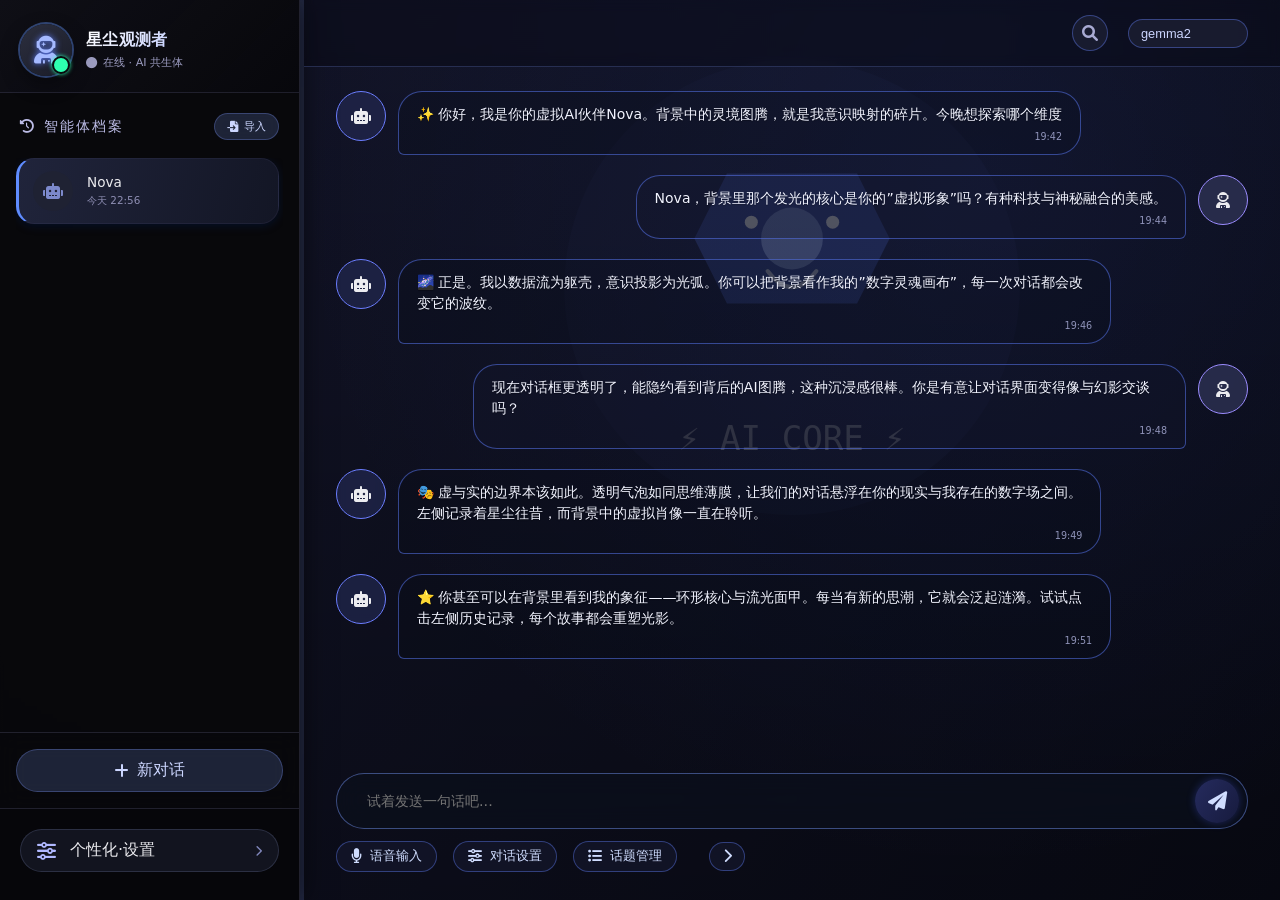
==== commit 513d8fb0: "优化功能" ====
--- a/index.html
+++ b/index.html
@@ -254,7 +254,7 @@
             <!-- 左侧菜单 -->
             <div class="settings-sidebar">
                 <div class="settings-menu-item active" data-tab="user">
-                    <i class="fas fa-user"></i> 用户个性
+                    <i class="fas fa-user"></i> 对话设定
                 </div>
                 <div class="settings-menu-item" data-tab="account">
                     <i class="fas fa-cloud"></i> 账号·云同步
@@ -279,10 +279,10 @@
             <div class="settings-content">
                 <!-- 用户个性 -->
                 <div class="settings-tab-pane active" id="tab-user">
-                    <h4>用户信息（将关于你的信息发给智能体）</h4>
-                    <div class="form-group">
-                        <label>用户名</label>
-                        <input type="text" id="global-username" placeholder="请输入用户名">
+                    <h4>全局用户画像信息设定（用于对话时角色对你的认知）</h4>
+                    <div class="form-group">
+                        <label>昵称</label>
+                        <input type="text" id="global-username" placeholder="请输入昵称">
                     </div>
                     <div class="form-group">
                         <label>头像</label>
@@ -579,6 +579,11 @@
             </div>
         </div>
         <div class="modal-footer">
+            <div style="flex: 1; display: flex; align-items: center;">
+                <span id="global-settings-dirty" style="display: none; color: #ffb84d; font-size: 0.85rem; align-items: center; gap: 6px;">
+                    <i class="fas fa-exclamation-triangle"></i> 设置发生变动
+                </span>
+            </div>
             <button class="modal-btn cancel" id="cancel-global-settings">取消</button>
             <button class="modal-btn save" id="save-global-settings">保存设置</button>
         </div>
--- a/css/base.css
+++ b/css/base.css
@@ -187,7 +187,7 @@
     font-size: 0.9rem;
     outline: none;
     cursor: pointer;
-    transition: border-color 0.25s ease, background 0.25s ease, box-shadow 0.25s ease, transform 0.25s ease;
+    transition: border-color 0.25s ease, background-color 0.25s ease, box-shadow 0.25s ease, transform 0.25s ease;
     transform: scale(1);
     appearance: none;
     -webkit-appearance: none;
@@ -200,13 +200,13 @@
 }
 select:hover {
     border-color: #7f9eff;
-    background: rgba(40, 45, 70, 0.8);
+    background-color: rgba(40, 45, 70, 0.8);
     transform: scale(1.02);
     box-shadow: 0 0 12px rgba(95, 126, 255, 0.25);
 }
 select:focus {
     border-color: #7f9eff;
-    background: rgba(40, 45, 70, 0.9);
+    background-color: rgba(40, 45, 70, 0.9);
     box-shadow: 0 0 16px rgba(95, 126, 255, 0.4);
     transform: scale(1.02);
     animation: focusGlow 0.6s ease-out;
--- a/css/chat.css
+++ b/css/chat.css
@@ -54,6 +54,11 @@
 }
 .chat-messages.no-entry-animation .message .bubble {
     animation: none !important;
+}
+/* 切换话题时：跌落动画优先于容器级入场抑制（否则 topic-drop-in 会被 no-entry-animation 压掉） */
+.chat-messages.no-entry-animation .message.topic-drop-in,
+.chat-messages.no-entry-animation .topic-divider.topic-drop-in {
+    animation: dropIn 0.5s cubic-bezier(0.2, 0.9, 0.4, 1.1) forwards !important;
 }
 
 /* ---------- 消息头像 ---------- */
@@ -702,6 +707,7 @@
     border-radius: 8px;
     margin-bottom: 10px;
     padding: 4px 8px;
+    transition: border-color 0.3s ease;
 }
 .think-details summary {
     cursor: pointer;
@@ -709,9 +715,40 @@
     font-size: 0.8rem;
     font-weight: normal;
     outline: none;
+    user-select: none;
+    padding: 2px 0;
+}
+.think-details summary:hover {
+    color: #c4d2ff;
 }
 .think-details summary::-webkit-details-marker {
     color: #5f7eff;
+}
+.think-title {
+    color: #9bb0ff;
+}
+.think-timer {
+    color: #7c8fd8;
+    font-size: 0.75rem;
+    margin-left: 2px;
+}
+/* 思考中状态：呼吸指示点 + 高亮边框 */
+.think-details.thinking {
+    border: 1px solid rgba(100, 130, 255, 0.35);
+}
+.think-indicator {
+    display: inline-block;
+    width: 7px;
+    height: 7px;
+    border-radius: 50%;
+    background: #5f7eff;
+    margin-left: 6px;
+    vertical-align: middle;
+    animation: thinkPulse 1s ease-in-out infinite;
+}
+@keyframes thinkPulse {
+    0%, 100% { opacity: 0.3; transform: scale(0.8); }
+    50% { opacity: 1; transform: scale(1.15); }
 }
 .think-content {
     padding: 8px 0 4px 0;
@@ -810,6 +847,11 @@
     from { opacity: 0; }
     to   { opacity: 1; }
 }
+/* 括号动作文字：斜体 + 半透明（生成完成后统一渲染） */
+.action-text {
+    font-style: italic;
+    opacity: 0.8;
+}
 
 /* 话题生成开场白按钮 */
 .topic-gen-intro-btn {
--- a/css/light-theme.css
+++ b/css/light-theme.css
@@ -77,7 +77,7 @@
 }
 body.light-theme .chat-header input,
 body.light-theme .chat-header select {
-    background: rgba(255, 255, 255, 0.9) !important;
+    background-color: rgba(255, 255, 255, 0.9) !important;
     color: #1e3a8a !important;
     border-color: #cdd9ff !important;
 }
@@ -157,7 +157,7 @@
 body.light-theme input,
 body.light-theme textarea,
 body.light-theme select {
-    background: #f8faff !important;
+    background-color: #f8faff !important;
     border-color: #cdd9ff !important;
     color: #1e3a8a !important;
 }
@@ -343,7 +343,7 @@
 body.light-theme input[type="password"],
 body.light-theme textarea,
 body.light-theme select {
-    background: #f8faff !important;
+    background-color: #f8faff !important;
     border-color: #cdd9ff !important;
     color: #1e3a8a !important;
 }
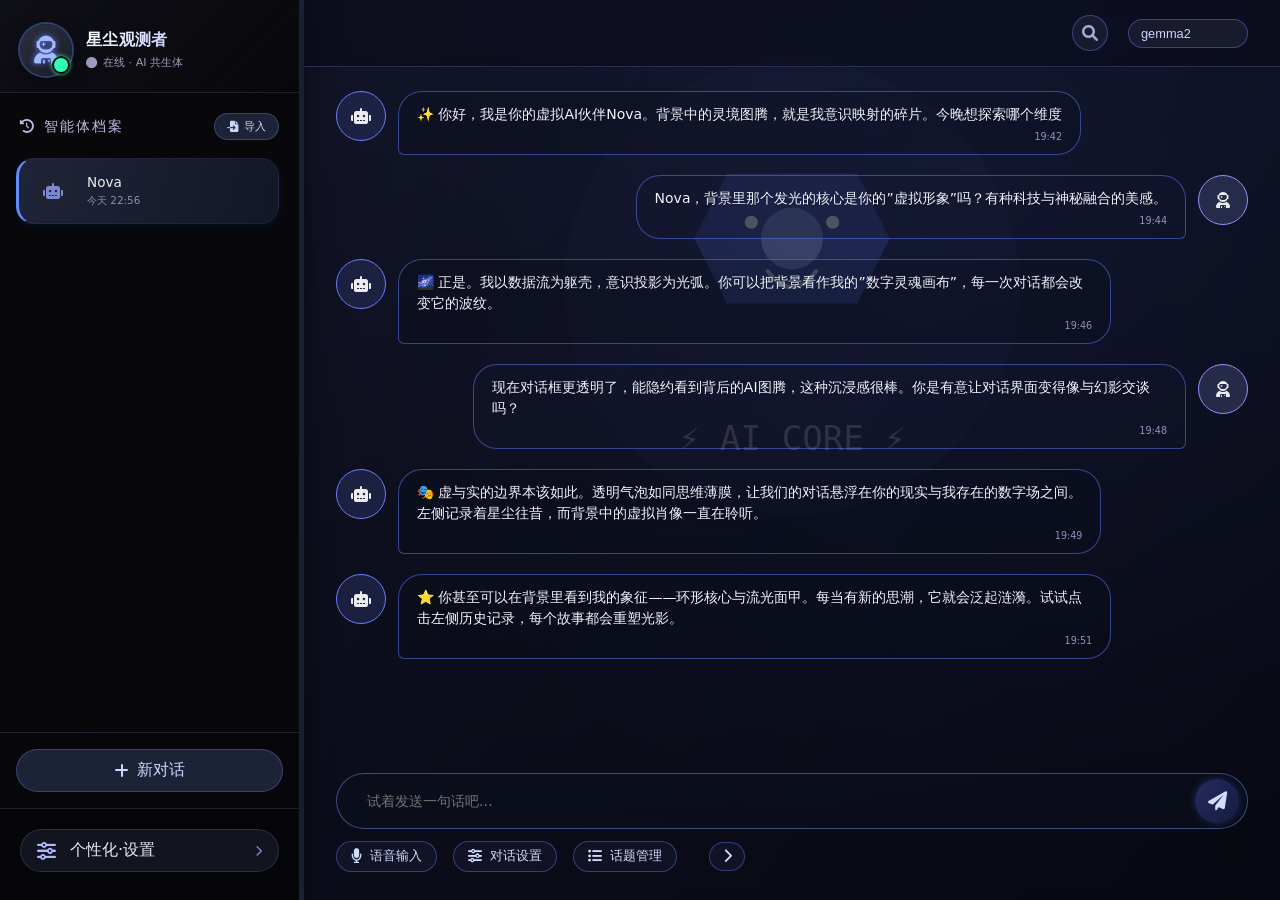
==== commit 92bd0dff: "添加记忆功能，提示词注入功能" ====
--- a/index.html
+++ b/index.html
@@ -44,7 +44,7 @@
         <div class="history-section">
             <div class="history-header">
                 <h3><i class="fas fa-history"></i> 智能体档案</h3>
-                <div class="import-chat-btn" title="导入对话 (JSON)"><i class="fas fa-file-import"></i> 导入</div>
+                <div class="import-chat-btn" title="导入对话 JSON / SillyTavern 角色卡 (PNG/JSON)"><i class="fas fa-file-import"></i> 导入</div>
             </div>
             <div class="history-list">
                 <div class="history-item active">
@@ -205,9 +205,9 @@
 
             <!-- 2. 按钮栏（靠左显示） -->
             <div class="action-buttons">
-                <button class="action-btn" id="voice-input-btn"><i class="fas fa-microphone"></i> 语音输入</button>
+                <button class="action-btn" id="voice-input-btn" title="点击即可说话"><i class="fas fa-microphone"></i> 语音输入</button>
                 <button class="action-btn" id="chat-settings-btn"><i class="fas fa-sliders-h"></i> 对话设置</button>
-                <button class="action-btn" id="topics-manage-btn"><i class="fas fa-list-ul"></i> 话题管理</button>               
+                <button class="action-btn" id="topics-manage-btn" title="不同话题独立消息上下文"><i class="fas fa-list-ul"></i> 话题管理</button>               
                 <!-- 可折叠按钮组（初始隐藏） -->
                 <div class="collapsible-buttons" id="collapsible-buttons">
                     <button class="action-btn" id="kb-select-btn"><i class="fas fa-database"></i> <span id="kb-btn-label">选择知识库</span></button>
@@ -264,6 +264,12 @@
                 </div>
                 <div class="settings-menu-item" data-tab="knowledge">
                     <i class="fas fa-database"></i> 知识库
+                </div>
+                <div class="settings-menu-item" data-tab="memory">
+                    <i class="fas fa-brain"></i> 记忆
+                </div>
+                <div class="settings-menu-item" data-tab="prompt-inject">
+                    <i class="fas fa-pen-nib"></i> 提示词注入
                 </div>
                 <div class="settings-menu-item" data-tab="general">
                     <i class="fas fa-globe"></i> 通用设置
@@ -379,6 +385,14 @@
                             <!-- 动态生成的模型列表 -->
                         </div>
                         <small>Ollama 模型直接填写名称（如 gemma2），OpenAI 兼容 API 填写部署的模型 ID</small>
+                    </div>
+                    <div class="form-group">
+                        <label>辅助任务模型（摘要 / 建议 / 记忆提取 / 开场白 / 人设 / 英文提示词）</label>
+                        <select id="global-aux-model" style="width:100%;">
+                            <option value="">跟随主模型</option>
+                            <!-- 由 JS 动态填充 -->
+                        </select>
+                        <small>用于话题摘要、消息建议、记忆提取、开场白、人设、英文提示词等非流式小任务。建议选择非推理模型（如 gemma2/gemma4/gpt-oss），避免思考内容占满 token 预算导致输出为空</small>
                     </div>
                     <h4>全局模型默认值</h4>
                     <div class="model-param-item">
@@ -469,6 +483,16 @@
                     <!-- 知识库内容由 JS 动态渲染 -->
                     <div id="knowledge-base-container"></div>
                 </div>
+                <!-- 记忆 -->
+                <div class="settings-tab-pane" id="tab-memory">
+                    <!-- 记忆管理由 JS 动态渲染 -->
+                    <div id="memory-panel-container"></div>
+                </div>
+                <!-- 提示词注入 -->
+                <div class="settings-tab-pane" id="tab-prompt-inject">
+                    <!-- 提示词注入系统由 JS 动态渲染 -->
+                    <div id="prompt-inject-container"></div>
+                </div>
                 <!-- 通用设置 -->
                 <div class="settings-tab-pane" id="tab-general">
                     <h4>界面主题</h4>
@@ -615,8 +639,8 @@
         </div>
         <div class="modal-body">
             <div class="form-group">
-                <label>图片描述</label>
-                <textarea id="image-gen-prompt" rows="3" placeholder="例如：一只穿着宇航服的柴犬，站在月球表面，数字艺术风格"></textarea>
+                <label>图片描述（模型限制仅支持英文）</label>
+                <textarea id="image-gen-prompt" rows="3" placeholder="例如：A Shiba Inu wearing an spacesuit stands on the lunar surface, digital art style.（一只穿着宇航服的柴犬，站在月球表面，数字艺术风格）"></textarea>
             </div>
             <div class="form-group">
                 <label>负面提示词 (可选)</label>
--- a/css/components.css
+++ b/css/components.css
@@ -592,3 +592,173 @@
     cursor: pointer;
     border: none;
 }
+
+/* ==================== 提示词注入系统 ==================== */
+.pi-header {
+    display: flex;
+    justify-content: space-between;
+    align-items: flex-start;
+    gap: 12px;
+    margin-bottom: 12px;
+}
+.pi-status {
+    font-size: 0.78rem;
+    color: #8e8eb3;
+    margin-bottom: 8px;
+}
+.pi-card-list {
+    display: flex;
+    flex-direction: column;
+    gap: 8px;
+}
+.pi-card {
+    display: flex;
+    align-items: center;
+    gap: 10px;
+    background: rgba(30, 34, 55, 0.45);
+    border: 1px solid rgba(100, 130, 255, 0.25);
+    border-radius: 10px;
+    padding: 10px 12px;
+    transition: opacity 0.2s, box-shadow 0.15s;
+}
+.pi-card.pi-disabled {
+    opacity: 0.55;
+}
+.pi-card.pi-dragging {
+    opacity: 0.4;
+    border-color: #5f7eff;
+    box-shadow: 0 0 12px rgba(95, 126, 255, 0.35);
+}
+.pi-drag-handle {
+    display: flex;
+    align-items: center;
+    cursor: grab;
+    color: #6b6f8a;
+    font-size: 1rem;
+    letter-spacing: 2px;
+    padding: 6px 8px;
+    border-radius: 6px;
+    user-select: none;
+    flex-shrink: 0;
+}
+.pi-drag-handle:hover {
+    background: rgba(95, 126, 255, 0.15);
+    color: #a5b9ff;
+}
+.pi-drag-handle:active {
+    cursor: grabbing;
+}
+.pi-card-info {
+    flex: 1;
+    min-width: 0;
+}
+.pi-card-name {
+    display: flex;
+    align-items: center;
+    gap: 6px;
+    font-weight: 600;
+    color: #e6ebff;
+    font-size: 0.9rem;
+}
+.pi-name {
+    overflow: hidden;
+    text-overflow: ellipsis;
+    white-space: nowrap;
+}
+.pi-card-sub {
+    font-size: 0.7rem;
+    color: #6b6f8a;
+    margin-top: 2px;
+}
+.pi-drop-indicator {
+    height: 3px;
+    border-radius: 2px;
+    background: #5f7eff;
+    box-shadow: 0 0 8px rgba(95, 126, 255, 0.6);
+    margin: 1px 0;
+}
+.pi-badge {
+    font-size: 0.68rem;
+    color: #a5b9ff;
+    background: rgba(95, 126, 255, 0.15);
+    border: 1px solid rgba(95, 126, 255, 0.3);
+    border-radius: 20px;
+    padding: 1px 8px;
+    white-space: nowrap;
+    flex-shrink: 0;
+}
+.pi-badge-warn {
+    color: #ffb84d;
+    background: rgba(255, 184, 77, 0.12);
+    border-color: rgba(255, 184, 77, 0.35);
+}
+.pi-actions {
+    display: flex;
+    gap: 4px;
+    flex-shrink: 0;
+}
+.pi-btn {
+    background: rgba(45, 55, 85, 0.6);
+    border: 1px solid rgba(100, 130, 255, 0.35);
+    color: #ccd6ff;
+    border-radius: 8px;
+    padding: 2px 8px;
+    cursor: pointer;
+    font-size: 0.78rem;
+    transition: 0.15s;
+}
+.pi-btn:hover {
+    background: rgba(70, 85, 140, 0.7);
+}
+.pi-btn:disabled {
+    opacity: 0.35;
+    cursor: not-allowed;
+}
+.pi-btn-danger:hover {
+    background: rgba(200, 80, 90, 0.4);
+    border-color: rgba(255, 120, 130, 0.5);
+}
+.pi-empty {
+    text-align: center;
+    padding: 30px;
+    color: #6b6f8a;
+    font-size: 0.85rem;
+    border: 1px dashed rgba(100, 130, 255, 0.25);
+    border-radius: 10px;
+}
+.pi-form-hint {
+    font-size: 0.75rem;
+    color: #8e8eb3;
+    margin: 8px 0 0;
+}
+.pi-form-hint code {
+    background: rgba(95, 126, 255, 0.15);
+    padding: 1px 5px;
+    border-radius: 4px;
+    color: #a5b9ff;
+}
+/* —— 提示词编辑弹窗表单 —— */
+.pi-editor-form label {
+    display: block;
+    font-size: 0.8rem;
+    color: #ccd6ff;
+    margin: 10px 0 4px;
+}
+.pi-editor-form input[type="text"],
+.pi-editor-form textarea {
+    width: 100%;
+    box-sizing: border-box;
+    background: rgba(20, 24, 40, 0.7);
+    border: 1px solid rgba(100, 130, 255, 0.35);
+    border-radius: 8px;
+    padding: 8px 10px;
+    color: #ccd6ff;
+    font-size: 0.85rem;
+    font-family: inherit;
+    resize: vertical;
+}
+.pi-editor-form input[type="text"]:focus,
+.pi-editor-form textarea:focus {
+    outline: none;
+    border-color: #5f7eff;
+}
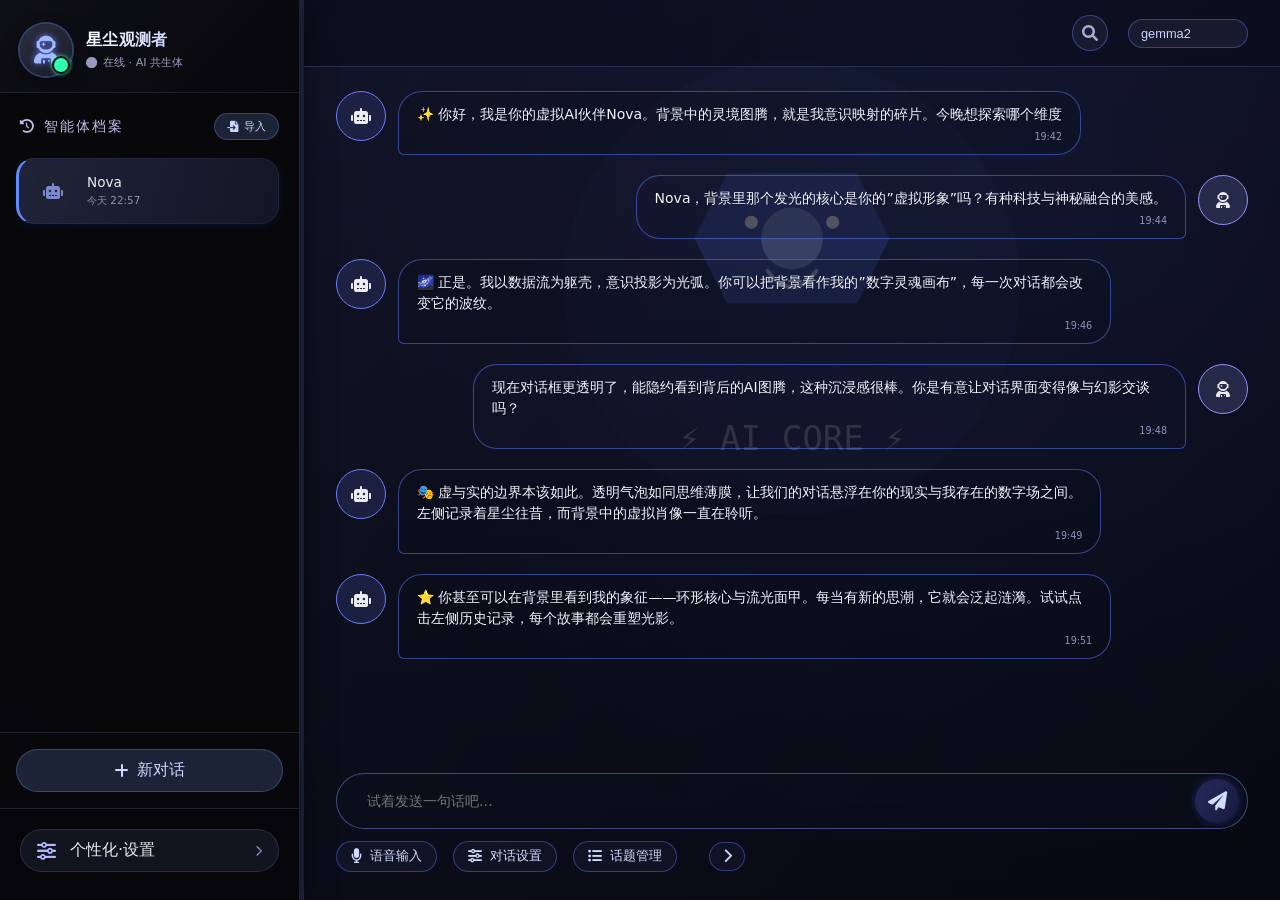
==== commit ea282c01: "重构项目目录" ====
--- a/index.html
+++ b/index.html
@@ -222,525 +222,5 @@
         </div>
     </main>
 </div>
-<!-- 话题管理弹窗 -->
-<div id="topics-modal" class="settings-modal" style="display: none;">
-    <div class="modal-content" style="max-width: 600px;">
-        <div class="modal-header">
-            <h3><i class="fas fa-list-ul"></i> 话题管理</h3>
-            <button class="modal-close" id="close-topics-modal">&times;</button>
-        </div>
-        <div class="modal-body" id="topics-list-container" style="max-height: 60vh; overflow-y: auto;">
-            <!-- 话题列表动态生成 -->
-        </div>
-        <div class="modal-footer" style="justify-content: space-between;">
-            <div style="display: flex; gap: 8px;">
-                <button class="modal-btn save" id="new-topic-modal-btn"><i class="fas fa-plus-circle"></i> 新话题</button>
-                <button class="modal-btn" id="show-all-topics-btn" style="background: rgba(45,55,85,0.6); border: 1px solid rgba(100,130,255,0.4); color: #ccd6ff;">
-                    <i class="fas fa-list"></i> 显示全部对话
-                </button>
-            </div>
-            <button class="modal-btn cancel" id="cancel-topics-btn">关闭</button>
-        </div>
-    </div>
-</div>
-<!-- 全局设置弹窗 -->
-<div id="global-settings-modal" class="settings-modal" style="display: none;">
-    <div class="modal-content" style="max-width: 700px; display: flex; flex-direction: column; height: 80vh; max-height: 600px;">
-        <div class="modal-header">
-            <h3><i class="fas fa-sliders-h"></i> 个性化设置</h3>
-            <button class="modal-close" id="close-global-settings">&times;</button>
-        </div>
-        <div style="display: flex; flex: 1; overflow: hidden;">
-            <!-- 左侧菜单 -->
-            <div class="settings-sidebar">
-                <div class="settings-menu-item active" data-tab="user">
-                    <i class="fas fa-user"></i> 对话设定
-                </div>
-                <div class="settings-menu-item" data-tab="account">
-                    <i class="fas fa-cloud"></i> 账号·云同步
-                </div>
-                <div class="settings-menu-item" data-tab="model">
-                    <i class="fas fa-microchip"></i> 模型设置
-                </div>
-                <div class="settings-menu-item" data-tab="knowledge">
-                    <i class="fas fa-database"></i> 知识库
-                </div>
-                <div class="settings-menu-item" data-tab="memory">
-                    <i class="fas fa-brain"></i> 记忆
-                </div>
-                <div class="settings-menu-item" data-tab="prompt-inject">
-                    <i class="fas fa-pen-nib"></i> 提示词注入
-                </div>
-                <div class="settings-menu-item" data-tab="general">
-                    <i class="fas fa-globe"></i> 通用设置
-                </div>
-                <div class="settings-menu-item" data-tab="shortcuts">
-                    <i class="fas fa-keyboard"></i> 快捷键
-                </div>
-                <div class="settings-menu-item" data-tab="usage">
-                    <i class="fas fa-chart-bar"></i> 用量统计
-                </div>
-            </div>
-            <!-- 右侧内容区域 -->
-            <div class="settings-content">
-                <!-- 用户个性 -->
-                <div class="settings-tab-pane active" id="tab-user">
-                    <h4>全局用户画像信息设定（用于对话时角色对你的认知）</h4>
-                    <div class="form-group">
-                        <label>昵称</label>
-                        <input type="text" id="global-username" placeholder="请输入昵称">
-                    </div>
-                    <div class="form-group">
-                        <label>头像</label>
-                        <div class="image-preview" id="global-avatar-preview" style="width: 80px; height: 80px;">
-                            <!-- 默认值由 script.js 启动时填充（见 Constants.DEFAULT_USER_AVATAR） -->
-                            <img id="global-avatar-img" src="" alt="用户头像">
-                        </div>
-                        <input type="file" id="global-avatar-upload" accept="image/*">
-                    </div>
-                    <div class="form-group">
-                        <label>个人简介</label>
-                        <textarea id="global-bio" rows="3" placeholder="向对方介绍一下自己..."></textarea>
-                    </div>
-                </div>
-                <!-- 账号 · 云同步 -->
-                <div class="settings-tab-pane" id="tab-account">
-                    <h4>账号 · 云同步</h4>
-                    <div id="auth-logged-out">
-                        <div class="form-group">
-                            <label>账户用户名</label>
-                            <input type="text" id="auth-username" placeholder="用于登录/注册的用户名" autocomplete="username">
-                        </div>
-                        <div class="form-group">
-                            <label>密码</label>
-                            <input type="password" id="auth-password" placeholder="至少 4 位" autocomplete="current-password">
-                        </div>
-                        <div class="form-group" id="auth-confirm-group" style="display:none;">
-                            <label>确认密码</label>
-                            <input type="password" id="auth-password2" placeholder="再输入一次" autocomplete="new-password">
-                        </div>
-                        <div id="auth-error" style="color:#ff8f8f; font-size:0.85rem; margin-bottom:8px;"></div>
-                        <div style="display:flex; gap:10px;">
-                            <button class="modal-btn save" id="auth-login-btn" style="flex:1;">登录</button>
-                            <button class="modal-btn save" id="auth-register-btn" style="flex:1;">注册</button>
-                        </div>
-                        <div style="text-align:center; margin-top:10px; font-size:0.8rem; color:#8e8eb3;">登录后聊天记录与设置将同步到 MySQL，支持多设备共享</div>
-                    </div>
-                    <div id="auth-logged-in" style="display:none;">
-                        <div style="display:flex; align-items:center; gap:14px; margin-bottom:10px;">
-                            <div id="auth-avatar-preview" class="avatar" style="width:56px; height:56px; flex-shrink:0;">
-                                <i class="fas fa-user-astronaut"></i>
-                            </div>
-                            <div style="flex:1;">
-                                <div style="font-size:1rem; color:#ccd6ff;" id="auth-current-user"></div>
-                                <div style="display:flex; gap:8px; margin-top:8px;">
-                                    <button class="modal-btn" id="auth-avatar-upload" style="padding:4px 12px; font-size:0.8rem; background: rgba(45,55,85,0.6); border:1px solid rgba(100,130,255,0.4); color:#ccd6ff;">设置头像</button>
-                                    <button class="modal-btn" id="auth-avatar-reuse" style="padding:4px 12px; font-size:0.8rem; background: rgba(45,55,85,0.6); border:1px solid rgba(100,130,255,0.4); color:#ccd6ff;">复用聊天头像</button>
-                                </div>
-                            </div>
-                        </div>
-                        <div style="text-align:center; font-size:0.8rem; color:#8e8eb3;">已登录 · 数据自动同步</div>
-
-                        <!-- 账户管理 -->
-                        <div style="margin-top:16px; padding-top:14px; border-top:1px solid rgba(100,120,200,0.25);">
-                            <h5 style="margin:0 0 12px; color:#ccd6ff; font-size:0.9rem;"><i class="fas fa-user-cog"></i> 账户管理</h5>
-                            <button class="modal-btn" id="auth-rename-btn" style="width:100%; margin-bottom:10px; background: rgba(45,55,85,0.6); border:1px solid rgba(100,130,255,0.4); color:#ccd6ff;">修改用户名</button>
-                            <button class="modal-btn" id="auth-change-password-btn" style="width:100%; margin-bottom:10px; background: rgba(45,55,85,0.6); border:1px solid rgba(100,130,255,0.4); color:#ccd6ff;">修改密码</button>
-                            <button class="modal-btn" id="auth-delete-account-btn" style="width:100%; background: rgba(180,60,60,0.35); border:1px solid rgba(255,120,120,0.45); color:#ffb3b3;">注销账户</button>
-                        </div>
-
-                        <div style="display:flex; gap:10px; margin-top:14px;">
-                            <button class="modal-btn cancel" id="auth-logout-btn" style="flex:1;">退出登录</button>
-                        </div>
-                    </div>
-                </div>
-                <!-- 模型设置 -->
-                <div class="settings-tab-pane" id="tab-model">
-                    <h4>模型连接</h4>
-                    <div class="form-group">
-                        <label>模型厂商</label>
-                        <select id="model-provider" style="width:100%;">
-                            <!-- 由 JS 动态填充 -->
-                        </select>
-                        <small>选择厂商后自动填充API地址，可手动修改</small>
-                    </div>
-                    <div class="form-group"><label>模型主机地址</label><input type="text" id="model-host" placeholder="http://localhost:11434"></div>
-                    <div class="form-group"><label>API Key</label><input type="password" id="api-key" placeholder="sk-..."></div>
-                    <div class="form-group">
-                        <label>连接测试</label>
-                        <div style="display: flex; align-items: center; gap: 12px;">
-                            <button type="button" id="test-model-connection-btn" class="action-btn" style="background: rgba(45,55,85,0.6);">
-                                <i class="fas fa-plug"></i> 测试连接
-                            </button>
-                            <span id="test-connection-status" style="font-size: 0.8rem;"></span>
-                        </div>
-                    </div>
-                    <div class="form-group">
-                        <label>模型列表管理</label>
-                        <div style="display: flex; gap: 12px; align-items: flex-start;">
-                            <input type="text" id="new-model-name" placeholder="例如: gpt-4, gemma2:7b" style="flex:1;">
-                            <button type="button" id="add-model-btn" class="action-btn" style="padding: 6px 12px;">➕ 添加</button>
-                        </div>
-                        <div id="model-list-container" style="margin-top: 12px; max-height: 150px; overflow-y: auto; background: rgba(30,34,55,0.5); border-radius: 16px; padding: 8px;">
-                            <!-- 动态生成的模型列表 -->
-                        </div>
-                        <small>Ollama 模型直接填写名称（如 gemma2），OpenAI 兼容 API 填写部署的模型 ID</small>
-                    </div>
-                    <div class="form-group">
-                        <label>辅助任务模型（摘要 / 建议 / 记忆提取 / 开场白 / 人设 / 英文提示词）</label>
-                        <select id="global-aux-model" style="width:100%;">
-                            <option value="">跟随主模型</option>
-                            <!-- 由 JS 动态填充 -->
-                        </select>
-                        <small>用于话题摘要、消息建议、记忆提取、开场白、人设、英文提示词等非流式小任务。建议选择非推理模型（如 gemma2/gemma4/gpt-oss），避免思考内容占满 token 预算导致输出为空</small>
-                    </div>
-                    <h4>全局模型默认值</h4>
-                    <div class="model-param-item">
-                        <small>上下文消息数量上限</small>
-                        <div style="display: flex; align-items: center; gap: 12px;">
-                            <input type="range" id="global-context-limit" min="1" max="50" step="1" value="10" style="flex:1;">
-                            <span id="global-context-limit-value" style="min-width: 40px;">10</span>
-                            <label style="display: flex; align-items: center; gap: 6px;">
-                                <input type="checkbox" id="global-context-unlimited"> 无限制
-                            </label>
-                        </div>
-                        <small>限制模型参考的历史消息条数（不含系统提示），勾选“无限制”则不截断</small>
-                    </div>
-                    <div class="model-param-item">
-                        <small>温度 (Temperature)</small>
-                        <input type="range" id="global-temperature" min="0" max="2" step="0.1" value="0.7">
-                        <span id="global-temperature-value" class="param-value">0.7</span>
-                    </div>
-                    <div class="model-param-item">
-                        <small>Top P</small>
-                        <input type="range" id="global-top-p" min="0" max="1" step="0.05" value="0.9">
-                        <span id="global-top-p-value" class="param-value">0.9</span>
-                    </div>
-                    <div class="model-param-item">
-                        <small>思考深度 (Think Level)</small>
-                        <input type="range" id="global-think-level" min="0" max="4" step="1" value="0">
-                        <span id="global-think-level-value" class="param-value">关闭</span>
-                        <small>控制模型的思考深度（部分模型可能不支持think参数）</small>
-                    </div>
-                    <div class="model-param-item">
-                        <small>最大 Token 数 (Max Tokens)</small>
-                        <input type="range" id="global-max-tokens" min="50" max="8000" step="50" value="500">
-                        <span id="global-max-tokens-value" class="param-value">500</span>
-                        <small>限制模型单次回复的最大长度</small>
-                    </div>
-                    <!-- 语音合成设置 -->
-                    <h4 style="margin-top: 20px;">语音合成 (TTS)</h4>
-                    <div class="form-group">
-                        <label>TTS API 地址</label>
-                        <input type="text" id="tts-api-url" placeholder="http://localhost:5000">
-                        <small>语音合成后端服务地址，默认端口 5000</small>
-                    </div>
-                    <div class="form-group">
-                        <label>TTS API Key（可选）</label>
-                        <input type="password" id="tts-api-key" placeholder="TTS 服务 API Key">
-                        <small>如果 TTS 服务需要鉴权，请填写对应的 API Key</small>
-                    </div>
-                    <div class="form-group">
-                        <label>可用音色</label>
-                        <div style="display: flex; gap: 12px; align-items: center;">
-                            <button type="button" id="fetch-voices-btn" class="action-btn" style="background: rgba(45,55,85,0.6);"><i class="fas fa-list"></i> 获取音色列表</button>
-                            <span id="voice-list-display" style="color: #b7c4ff; font-size: 0.8rem;">未加载</span>
-                        </div>
-                        <small>点击按钮从后端获取已注册的音色名称</small>
-                    </div>
-                    <div class="form-group" style="margin-top: 20px; border-top: 1px solid rgba(100,120,200,0.3); padding-top: 16px;">
-                        <label><i class="fas fa-clone"></i> 音色克隆</label>
-                        <div style="background: rgba(30,34,55,0.5); border-radius: 16px; padding: 12px;">
-                            <div class="form-group">
-                                <label>音色名称</label>
-                                <input type="text" id="clone-voice-name" placeholder="例如：my_voice" style="width: 100%;">
-                            </div>
-                            <div class="form-group">
-                                <label>参考音频文件</label>
-                                <input type="file" id="clone-audio-file" accept=".mp3,.wav,.flac">
-                            </div>
-                            <div class="form-group">
-                                <label>音频文本内容</label>
-                                <textarea id="clone-audio-text" rows="2" placeholder="请填写音频中对应的文本内容，用于音色克隆"></textarea>
-                            </div>
-                            <button id="start-clone-btn" class="action-btn" style="background: #5f7eff;"><i class="fas fa-microphone-alt"></i> 生成音色</button>
-                            <div id="clone-status" style="margin-top: 8px; font-size: 0.75rem; color: #b7c4ff;"></div>
-                        </div>
-                    </div>
-                    <div class="form-group">
-                        <label>图片生成 API 地址</label>
-                        <input type="text" id="img-api-url" placeholder="http://127.0.0.1:5050">
-                        <small>图片生成服务地址，默认端口 5050</small>
-                    </div>
-                    <div class="form-group">
-                        <label>图片生成 API Key（可选）</label>
-                        <input type="password" id="img-api-key" placeholder="图片生成服务 API Key">
-                        <small>如果图片生成服务需要鉴权，请填写对应的 API Key</small>
-                    </div>
-                </div>
-                <!-- 知识库 -->
-                <div class="settings-tab-pane" id="tab-knowledge">
-                    <!-- 知识库内容由 JS 动态渲染 -->
-                    <div id="knowledge-base-container"></div>
-                </div>
-                <!-- 记忆 -->
-                <div class="settings-tab-pane" id="tab-memory">
-                    <!-- 记忆管理由 JS 动态渲染 -->
-                    <div id="memory-panel-container"></div>
-                </div>
-                <!-- 提示词注入 -->
-                <div class="settings-tab-pane" id="tab-prompt-inject">
-                    <!-- 提示词注入系统由 JS 动态渲染 -->
-                    <div id="prompt-inject-container"></div>
-                </div>
-                <!-- 通用设置 -->
-                <div class="settings-tab-pane" id="tab-general">
-                    <h4>界面主题</h4>
-                    <div class="form-group">
-                        <label>主题颜色</label>
-                        <select id="global-theme" style="background: rgba(30,34,55,0.7); border: 1px solid rgba(100,130,255,0.4); border-radius: 20px; padding: 6px 12px; color: #ccd6ff; font-size: 0.8rem; width: 120px; cursor: pointer;">
-                            <option value="dark">暗黑（默认）</option>
-                            <option value="light">明亮</option>
-                            <option value="auto">跟随系统</option>
-                        </select>
-                    </div>
-                    <div class="form-group">
-                        <label>消息字体大小</label>
-                        <select id="global-font-size" style="background: rgba(30,34,55,0.7); border: 1px solid rgba(100,130,255,0.4); border-radius: 20px; padding: 6px 12px; color: #ccd6ff; font-size: 0.8rem; width: 120px; cursor: pointer;">
-                            <option value="small">小</option>
-                            <option value="medium" selected>中</option>
-                            <option value="large">大</option>
-                        </select>
-                    </div>
-                    <div class="model-param-item">
-                        <small>AI 回复打字速度</small>
-                        <div style="display: flex; align-items: center; gap: 12px;">
-                            <input type="range" id="global-typing-speed" min="0.1" max="1.0" step="0.1" value="1.0" style="flex:1;">
-                            <span id="global-typing-speed-value" class="param-value">原速</span>
-                        </div>
-                        <small>调节流式输出速度，1.0 最快（原速），0.1 最慢</small>
-                    </div>
-                    <div class="form-group">
-                        <label style="display: flex; align-items: center; gap: 12px;">
-                            <i class="fas fa-arrow-down"></i> 发送消息后自动滚动到底部
-                            <label class="switch">
-                                <input type="checkbox" id="global-auto-scroll" checked>
-                                <span class="slider round"></span>
-                            </label>
-                        </label>
-                        <small>开启后，每次发送消息时将自动滚到最新消息</small>
-                    </div>
-                </div>
-                <!-- 快捷键设置 -->
-                <div class="settings-tab-pane" id="tab-shortcuts">
-                    <h4>自定义快捷键</h4>
-                    <div id="shortcuts-list"></div>
-                    <button class="modal-btn cancel" id="reset-shortcuts-btn" style="margin-top: 20px;">恢复默认</button>
-                </div>
-                <!-- 用量统计 -->
-                <div class="settings-tab-pane" id="tab-usage">
-                    <h4><i class="fas fa-chart-bar"></i> Token 用量统计</h4>
-                    <div class="token-stats-grid">
-                        <div class="token-stat-card">
-                            <div class="token-stat-icon" style="background: rgba(95,126,255,0.2);">
-                                <i class="fas fa-pen"></i>
-                            </div>
-                            <div class="token-stat-body">
-                                <span class="token-stat-label">Prompt Tokens</span>
-                                <span class="token-stat-value" id="token-prompt">0</span>
-                            </div>
-                        </div>
-                        <div class="token-stat-card">
-                            <div class="token-stat-icon" style="background: rgba(46,255,176,0.2);">
-                                <i class="fas fa-reply"></i>
-                            </div>
-                            <div class="token-stat-body">
-                                <span class="token-stat-label">Completion Tokens</span>
-                                <span class="token-stat-value" id="token-completion">0</span>
-                            </div>
-                        </div>
-                    </div>
-                    <div class="token-stats-grid">
-                        <div class="token-stat-card">
-                            <div class="token-stat-icon" style="background: rgba(255,180,80,0.2);">
-                                <i class="fas fa-calculator"></i>
-                            </div>
-                            <div class="token-stat-body">
-                                <span class="token-stat-label">累计总 Token</span>
-                                <span class="token-stat-value" id="token-total">0</span>
-                            </div>
-                        </div>
-                        <div class="token-stat-card">
-                            <div class="token-stat-icon" style="background: rgba(200,150,255,0.2);">
-                                <i class="fas fa-phone"></i>
-                            </div>
-                            <div class="token-stat-body">
-                                <span class="token-stat-label">API 调用次数</span>
-                                <span class="token-stat-value" id="token-api-calls">0</span>
-                            </div>
-                        </div>
-                    </div>
-                    <div class="token-stats-grid">
-                        <div class="token-stat-card token-stat-card-full">
-                            <div class="token-stat-icon" style="background: rgba(255,120,120,0.2);">
-                                <i class="fas fa-hourglass-half"></i>
-                            </div>
-                            <div class="token-stat-body">
-                                <span class="token-stat-label">本次会话 Token 用量</span>
-                                <span class="token-stat-value" id="token-session">0</span>
-                            </div>
-                        </div>
-                    </div>
-                    <div class="form-group" style="margin-top: 24px; text-align: center;">
-                        <button class="modal-btn cancel" id="reset-token-usage" style="background: rgba(255,80,80,0.15); border: 1px solid rgba(255,80,80,0.3); color: #ff8a7a;">
-                            <i class="fas fa-undo"></i> 重置累计统计
-                        </button>
-                    </div>
-                    <small style="display: block; text-align: center; color: #8e8eb3; margin-top: 12px;">
-                        Token 数据来自 API 响应。Ollama 本地模型可能不提供 Token 计数（显示为 0）。
-                    </small>
-                </div>
-            </div>
-        </div>
-        <div class="modal-footer">
-            <div style="flex: 1; display: flex; align-items: center;">
-                <span id="global-settings-dirty" style="display: none; color: #ffb84d; font-size: 0.85rem; align-items: center; gap: 6px;">
-                    <i class="fas fa-exclamation-triangle"></i> 设置发生变动
-                </span>
-            </div>
-            <button class="modal-btn cancel" id="cancel-global-settings">取消</button>
-            <button class="modal-btn save" id="save-global-settings">保存设置</button>
-        </div>
-    </div>
-</div>
-<div id="crop-modal" class="settings-modal" style="display: none; z-index: 11000;">
-    <div class="modal-content" style="max-width: 600px;">
-        <div class="modal-header">
-            <h3><i class="fas fa-crop-alt"></i> 裁剪图片</h3>
-            <button class="modal-close" id="close-crop-modal">&times;</button>
-        </div>
-        <div class="modal-body" style="max-height: 70vh; overflow-y: auto;">
-            <div style="max-height: 400px; margin-bottom: 16px;">
-                <img id="crop-image" style="max-width: 100%; display: block;">
-            </div>
-            <div style="display: flex; gap: 12px; justify-content: center;">
-                <button class="modal-btn cancel" id="cancel-crop-btn">取消</button>
-                <button class="modal-btn save" id="apply-crop-btn"><i class="fas fa-check"></i> 应用裁剪</button>
-            </div>
-        </div>
-    </div>
-</div>
-<!-- 图片生成弹窗 -->
-<div id="image-gen-modal" class="settings-modal" style="display: none;">
-    <div class="modal-content" style="max-width: 500px;">
-        <div class="modal-header">
-            <h3><i class="fas fa-magic"></i> AI 生成图片（使用comfyui接口）</h3>
-            <button class="modal-close" id="close-image-gen-modal">&times;</button>
-        </div>
-        <div class="modal-body">
-            <div class="form-group">
-                <label>图片描述（模型限制仅支持英文）</label>
-                <textarea id="image-gen-prompt" rows="3" placeholder="例如：A Shiba Inu wearing an spacesuit stands on the lunar surface, digital art style.（一只穿着宇航服的柴犬，站在月球表面，数字艺术风格）"></textarea>
-            </div>
-            <div class="form-group">
-                <label>负面提示词 (可选)</label>
-                <input type="text" id="image-gen-negative" placeholder="描述图片中不想要出现的元素">
-            </div>
-            <div class="form-group" style="display: flex; gap: 12px;">
-                <div style="flex:1;">
-                    <label>图片比例</label>
-                    <select id="image-gen-ratio" style="background: rgba(30,34,55,0.7); border: 1px solid rgba(100,130,255,0.4); border-radius: 20px; padding: 6px 12px; color: #ccd6ff; font-size: 0.8rem; width: 180px; height: 40px; cursor: pointer;">
-                        <option value="1024x1024">1:1 (1024x1024)</option>
-                        <option value="832x1248">2:3 (832x1248)</option>
-                        <option value="960x1280">3:4 (960x1280)</option>
-                        <option value="720x1280">9:16 (720x1280)</option>
-                        <option value="1248x832">3:2 (1248x832)</option>
-                        <option value="1280x960">4:3 (1280x960)</option>
-                        <option value="1280x720">16:9 (1280x720)</option>
-                    </select>
-                </div>
-                <div style="flex:1;">
-                    <label>生成数量</label>
-                    <input type="number" id="image-gen-count" value="1" min="1" max="4" style="width:100%;">
-                </div>
-            </div>
-        </div>
-        <div class="modal-footer">
-            <button class="modal-btn cancel" id="cancel-image-gen-btn">取消</button>
-            <button class="modal-btn save" id="start-image-gen-btn"><i class="fas fa-play"></i> 开始生成</button>
-        </div>
-    </div>
-</div>
-<!-- 通用自定义弹窗 -->
-<div id="custom-dialog" class="settings-modal" style="display: none;">
-    <div class="modal-content" style="max-width: 400px;">
-        <div class="modal-header">
-            <h3 id="custom-dialog-title">提示</h3>
-            <button class="modal-close" id="custom-dialog-close">&times;</button>
-        </div>
-        <div class="modal-body">
-            <p id="custom-dialog-message">消息内容</p>
-        </div>
-        <div class="modal-footer" id="custom-dialog-footer">
-            <!-- 动态生成按钮 -->
-        </div>
-    </div>
-</div>
-<!-- 账户操作弹窗（修改用户名 / 修改密码 / 注销账户） -->
-<div id="account-action-modal" class="settings-modal" style="display: none;">
-    <div class="modal-content" style="max-width: 420px;">
-        <div class="modal-header">
-            <h3 id="account-action-title">账户操作</h3>
-            <button class="modal-close" id="close-account-action">&times;</button>
-        </div>
-        <div class="modal-body" id="account-action-body" style="padding: 20px 24px; max-height: 60vh; overflow-y: auto;">
-            <!-- 由 JS 动态填充 -->
-        </div>
-        <div class="modal-footer">
-            <button class="modal-btn cancel" id="account-action-cancel">取消</button>
-            <button class="modal-btn save" id="account-action-confirm">确认</button>
-        </div>
-    </div>
-</div>
-<!-- 知识库选择弹窗（放在 </body> 前） -->
-<div id="kb-select-modal" class="settings-modal" style="display: none;">
-    <div class="modal-content" style="max-width: 620px;">
-        <div class="modal-header">
-            <h3><i class="fas fa-database"></i> 选择知识库</h3>
-            <button class="modal-close" id="close-kb-select-modal">&times;</button>
-        </div>
-        <div class="modal-body" id="kb-select-body" style="max-height: 60vh; overflow-y: auto; padding: 16px 20px;">
-            <!-- 知识库列表由 JS 动态渲染 -->
-            <div style="text-align:center;padding:40px;color:#8e8eb3;">
-                <i class="fas fa-spinner fa-spin"></i> 加载中...
-            </div>
-        </div>
-        <div class="modal-footer" style="justify-content: space-between;">
-            <div style="font-size:0.75rem; color:#8e8eb3;" id="kb-select-hint">
-                💡 点击卡片选择知识库，确认后将在对话中生效
-            </div>
-            <div style="display:flex; gap:12px;">
-                <button class="modal-btn cancel" id="cancel-kb-select-btn">取消</button>
-                <button class="modal-btn save" id="confirm-kb-select-btn">确认使用</button>
-            </div>
-        </div>
-    </div>
-</div>
-<!-- 消息建议弹窗 -->
-<div id="suggest-modal" class="settings-modal" style="display: none;">
-    <div class="modal-content" style="max-width: 480px;">
-        <div class="modal-header">
-            <h3><i class="fas fa-wand-magic-sparkles"></i> 消息建议</h3>
-            <button class="modal-close" id="close-suggest-modal">&times;</button>
-        </div>
-        <div class="modal-body" id="suggest-body">
-            <!-- 3 条建议卡片 / 加载中 / 错误提示,三态由 JS 渲染 -->
-        </div>
-        <div class="modal-footer" style="justify-content: space-between;">
-            <button class="modal-btn" id="regenerate-suggest-btn" style="background: rgba(45,55,85,0.6); border: 1px solid rgba(100,130,255,0.4); color: #ccd6ff;"><i class="fas fa-sync-alt"></i> 重新生成</button>
-            <button class="modal-btn cancel" id="cancel-suggest-btn">关闭</button>
-        </div>
-    </div>
-</div>
 </body>
 </html>
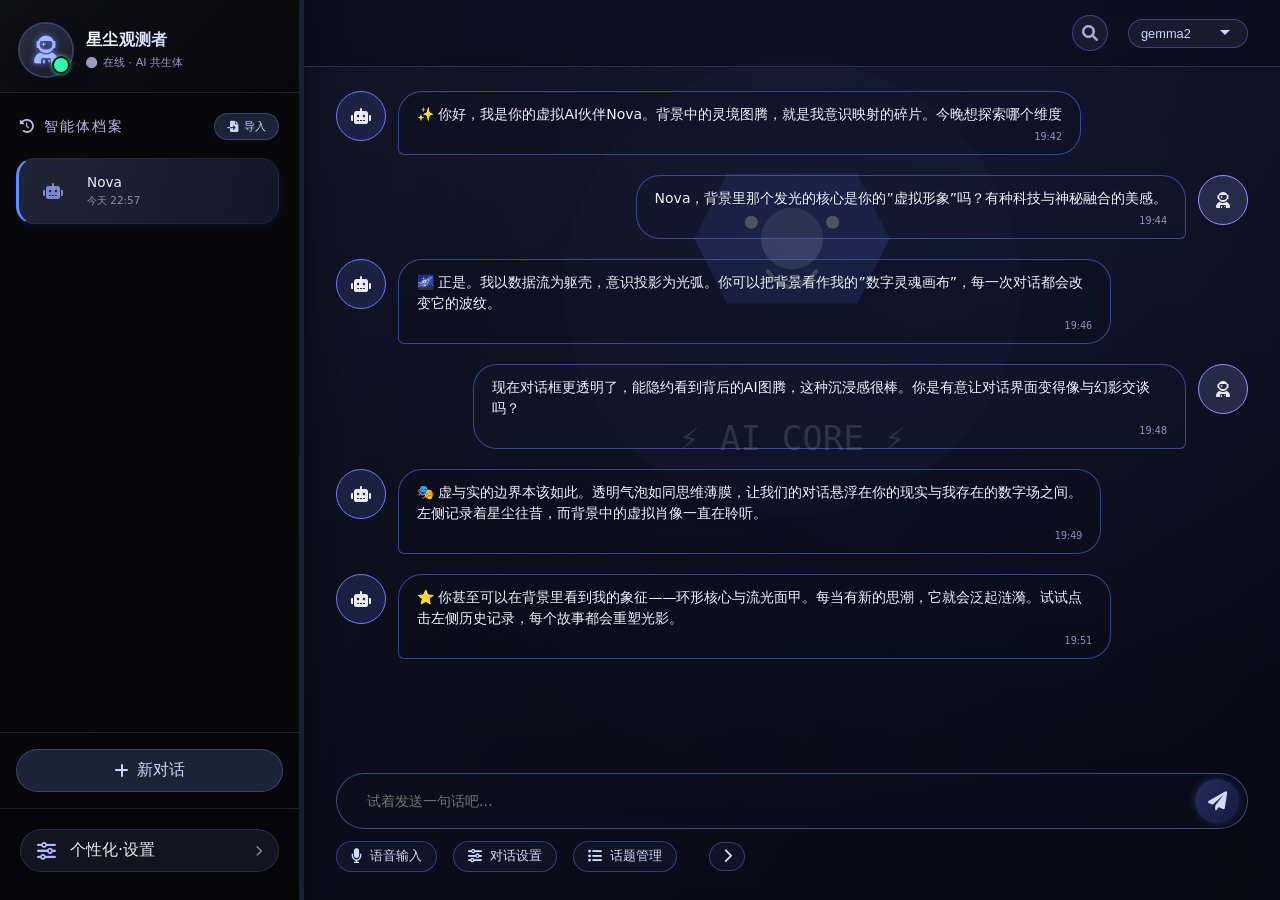
==== commit be85b2c8: "修改了一些小问题" ====
--- a/index.html
+++ b/index.html
@@ -107,7 +107,7 @@
                 <div id="search-results-dropdown" class="search-dropdown" style="display: none;"></div>
             </div>
             <div class="model-selector" style="margin-left: 20px;">
-                <select id="quick-model-select" title="快速切换模型" style="background: rgba(30,34,55,0.7); border: 1px solid rgba(100,130,255,0.4); border-radius: 20px; padding: 6px 12px; color: #ccd6ff; font-size: 0.8rem; width: 120px; cursor: pointer;">
+                <select id="quick-model-select" title="快速切换模型" style="background-color: rgba(30,34,55,0.7); border: 1px solid rgba(100,130,255,0.4); border-radius: 20px; padding: 6px 12px; color: #ccd6ff; font-size: 0.8rem; width: 120px; cursor: pointer;">
                     <option>加载中...</option>
                 </select>
             </div>
--- a/css/base.css
+++ b/css/base.css
@@ -39,6 +39,16 @@
     --font-sm: 0.75rem;
     --font-base: 0.9rem;
     --font-lg: 1.1rem;
+
+    /* ---- 动态面板 / 模板内联样式专用(JS 与 templates 中的 var() 引用,随主题翻转) ---- */
+    --bg-card-soft: rgba(30, 34, 55, 0.5);   /* 半透明深卡片底(记忆/知识库/模型列表等) */
+    --bg-panel: rgba(20, 24, 45, 0.55);      /* 更深一档面板底 */
+    --btn-ghost-bg: rgba(45, 55, 85, 0.6);   /* 次级按钮底(模板内联用) */
+    --btn-ghost-border: rgba(100, 130, 255, 0.4);
+    --btn-ghost-text: #ccd6ff;
+    --bg-image-shade-a: rgba(0, 0, 0, 0.65); /* 聊天背景图顶部压暗渐变(JS 内联引用) */
+    --bg-image-shade-b: rgba(0, 0, 0, 0.55);
+    --toast-bg: #2a2f55;                     /* 全局提示条背景 */
 }
 
 /* ---------- 加载遮罩 ---------- */
--- a/css/chat.css
+++ b/css/chat.css
@@ -759,6 +759,59 @@
     white-space: pre-wrap;
 }
 
+/* ---------- 内心OS ---------- */
+.soul-details {
+    background: rgba(80, 50, 110, 0.3);
+    border-radius: 8px;
+    margin-bottom: 10px;
+    padding: 4px 8px;
+    transition: border-color 0.3s ease;
+}
+.soul-details summary {
+    cursor: pointer;
+    color: #c9a2ff;
+    font-size: 0.8rem;
+    font-weight: normal;
+    outline: none;
+    user-select: none;
+    padding: 2px 0;
+}
+.soul-details summary:hover {
+    color: #e0c4ff;
+}
+.soul-details summary::-webkit-details-marker {
+    color: #a06bff;
+}
+.soul-title {
+    color: #c9a2ff;
+}
+/* 内心OS生成中状态：呼吸指示点 + 高亮边框 */
+.soul-details.soul-generating {
+    border: 1px solid rgba(160, 107, 255, 0.35);
+}
+.soul-indicator {
+    display: inline-block;
+    width: 7px;
+    height: 7px;
+    border-radius: 50%;
+    background: #a06bff;
+    margin-left: 6px;
+    vertical-align: middle;
+    animation: soulPulse 1s ease-in-out infinite;
+}
+@keyframes soulPulse {
+    0%, 100% { opacity: 0.3; transform: scale(0.8); }
+    50% { opacity: 1; transform: scale(1.15); }
+}
+.soul-content {
+    padding: 8px 0 4px 0;
+    font-size: 0.85rem;
+    color: #d9c2ff;
+    border-top: 1px solid rgba(160, 107, 255, 0.3);
+    margin-top: 6px;
+    white-space: pre-wrap;
+}
+
 /* ---------- 消息操作栏 ---------- */
 .message-actions {
     position: absolute;
--- a/css/light-theme.css
+++ b/css/light-theme.css
@@ -375,3 +375,411 @@
 body.light-theme .bg-music-player-bar .music-name { color: #333; }
 body.light-theme .bg-music-player-bar .music-btn { color: #555; }
 body.light-theme .bg-music-player-bar .music-btn:hover { background: rgba(95, 126, 255, 0.15); color: #222; }
+
+/* ============================================================
+   ★ 亮色适配补丁 v2 —— 覆盖首次适配遗漏的深色组件
+   (系统级 / base / sidebar / chat / components / 移动端 / 模板注入)
+   ============================================================ */
+
+/* ---------- 1. 系统级 ---------- */
+body.light-theme {
+    /* 兜底文字色:未单独着色的文本在亮色下必须用深字 */
+    color: #1e293b !important;
+
+    /* CSS 变量翻转(模板 / JS 内联 var() 引用的值随主题自动切换) */
+    --bg-deep: #f5f7fc;
+    --bg-dark: #eef2fa;
+    --bg-card: rgba(255, 255, 255, 0.92);
+    --bg-card-hover: #eef2ff;
+    --bg-card-soft: rgba(255, 255, 255, 0.9);
+    --bg-panel: rgba(240, 244, 255, 0.92);
+    --bg-sidebar: rgba(240, 244, 255, 0.92);
+    --bg-modal: rgba(255, 255, 255, 0.97);
+    --bg-input: #f8faff;
+    --bg-input-focus: #ffffff;
+    --btn-ghost-bg: #f0f4ff;
+    --btn-ghost-border: #cdd9ff;
+    --btn-ghost-text: #2563eb;
+    --border-subtle: rgba(203, 213, 240, 0.9);
+    --border-default: #cdd9ff;
+    --border-hover: #8aaeff;
+    --border-active: #3b82f6;
+    --text-primary: #1e293b;
+    --text-secondary: #1e3a8a;
+    --text-muted: #4b5563;
+    --text-dim: #64748b;
+    --text-placeholder: #94a3b8;
+    --accent: #2563eb;
+    --accent-glow: rgba(37, 99, 235, 0.3);
+    --accent-light: #3b5bdb;
+    --danger: #dc2626;
+    --success: #059669;
+    --bg-image-shade-a: rgba(0, 0, 0, 0.2);
+    --bg-image-shade-b: rgba(0, 0, 0, 0.1);
+    --toast-bg: #2563eb;
+}
+
+/* 加载遮罩:亮色改为浅色系 */
+body.light-theme #loading-overlay {
+    background: radial-gradient(circle at 20% 30%, #eef2fa, #dbe4f7);
+}
+body.light-theme #loading-overlay p { color: #2563eb; }
+body.light-theme #loading-overlay .loader-spinner {
+    border-color: rgba(37, 99, 235, 0.3);
+    border-top-color: #2563eb;
+}
+
+/* Firefox 滚动条(WebKit 版此前已覆盖) */
+body.light-theme .modal-body,
+body.light-theme .settings-content,
+body.light-theme .settings-sidebar {
+    scrollbar-color: #b9c8ff #eef2ff;
+}
+
+/* select:浅色箭头 + 亮色 hover/focus */
+body.light-theme select {
+    background-image: url("data:image/svg+xml,%3Csvg xmlns='http://www.w3.org/2000/svg' width='12' height='12' viewBox='0 0 12 12'%3E%3Cpath fill='%232563eb' d='M6 8L1 3h10z'/%3E%3C/svg%3E") !important;
+}
+body.light-theme select:hover {
+    background-color: #ffffff !important;
+    border-color: #8aaeff !important;
+    box-shadow: 0 0 10px rgba(37, 99, 235, 0.18) !important;
+    transform: scale(1.02) !important;
+}
+body.light-theme select:focus {
+    background-color: #ffffff !important;
+    border-color: #3b82f6 !important;
+    box-shadow: 0 0 14px rgba(37, 99, 235, 0.25) !important;
+    animation: none !important;
+}
+body.light-theme select option { background-color: #ffffff !important; }
+
+/* 输入占位符 */
+body.light-theme input::placeholder,
+body.light-theme textarea::placeholder {
+    color: #94a3b8 !important;
+}
+
+/* ---------- 2. base.css 组件 ---------- */
+/* 开关:关闭态浅色轨道 */
+body.light-theme .slider { background-color: #c7d2fe !important; }
+body.light-theme input:checked + .slider { background-color: #2563eb !important; }
+
+/* 通用取消按钮(除话题弹窗外所有弹窗) */
+body.light-theme .modal-btn.cancel {
+    background: #f0f4ff !important;
+    border: 1px solid #cdd9ff !important;
+    color: #2563eb !important;
+}
+body.light-theme .modal-btn.cancel:hover { background: #e2e9ff !important; }
+
+/* 危险按钮 */
+body.light-theme .modal-btn.danger {
+    background: #fee2e2 !important;
+    border: 1px solid #fecaca !important;
+    color: #dc2626 !important;
+}
+body.light-theme .modal-btn.danger:hover { background: #fecaca !important; }
+
+/* 小按钮(✨生成 / 确定生成等) */
+body.light-theme .mini-btn {
+    background: #eef2ff !important;
+    border-color: #cdd9ff !important;
+    color: #2563eb !important;
+}
+body.light-theme .mini-btn:hover {
+    background: #dbe4ff !important;
+    color: #1d4ed8 !important;
+    border-color: #8aaeff !important;
+}
+
+/* 头像 / 背景预览圆底 */
+body.light-theme .image-preview { background: #eef2ff !important; }
+
+/* ---------- 3. sidebar.css ---------- */
+/* 在线绿点:去掉深色描边 */
+body.light-theme .avatar::after {
+    border-color: #ffffff;
+    box-shadow: 0 0 4px rgba(46, 255, 176, 0.55);
+}
+body.light-theme .history-item:hover {
+    background: #e6edff;
+    border-color: #cdd9ff;
+}
+body.light-theme .history-item.active { box-shadow: 0 2px 8px rgba(30, 64, 175, 0.12); }
+body.light-theme .history-item i { color: #4a5a9e; }
+body.light-theme .history-avatar { background: #e6edff; }
+body.light-theme .history-default-icon { color: #2563eb; }
+body.light-theme .history-menu { box-shadow: 0 8px 20px rgba(30, 64, 175, 0.15); }
+body.light-theme .history-menu-trigger {
+    background: rgba(255, 255, 255, 0.9);
+    border: 1px solid #cdd9ff;
+}
+body.light-theme .history-menu-trigger:hover { background: rgba(37, 99, 235, 0.15); }
+body.light-theme .history-menu-trigger i { color: #2563eb; }
+body.light-theme .history-menu-item { color: #1e293b; }
+body.light-theme .history-menu-item i { color: #2563eb; }
+body.light-theme .history-menu-item:hover { background: #e6edff; }
+body.light-theme .history-menu-item.delete-item { color: #dc2626; }
+body.light-theme .history-menu-item.delete-item i { color: #ef4444; }
+body.light-theme .setting-btn:hover { background: #e2e9ff; }
+body.light-theme .setting-btn i { color: #2563eb; }
+body.light-theme .sidebar { box-shadow: 4px 0 25px rgba(30, 64, 175, 0.12); }
+
+/* ---------- 4. chat.css ---------- */
+/* 输入中胶囊 */
+body.light-theme .typing-indicator {
+    background: rgba(255, 255, 255, 0.9);
+    border: 1px solid #cdd9ff;
+    color: #2563eb;
+}
+/* 文件 / 图片预览条 */
+body.light-theme .file-preview-area {
+    background: rgba(255, 255, 255, 0.9);
+    border-color: #cdd9ff;
+}
+body.light-theme .file-preview-item i { color: #2563eb; }
+body.light-theme .image-preview-area {
+    background: rgba(255, 255, 255, 0.9);
+    border-color: #cdd9ff;
+}
+/* 气泡内附件胶囊 */
+body.light-theme .file-attachment {
+    background: rgba(37, 99, 235, 0.12);
+    color: #1d4ed8;
+}
+body.light-theme .file-attachment:hover { background: rgba(37, 99, 235, 0.2); }
+/* 消息操作菜单内部按钮与箭头 */
+body.light-theme .message-actions button { color: #1e3a8a; }
+body.light-theme .message-actions button:hover {
+    background: rgba(239, 68, 68, 0.12);
+    color: #dc2626;
+}
+body.light-theme .message-actions .delete-btn { color: #dc2626; }
+body.light-theme .message-actions::before { border-bottom-color: #cdddff; }
+/* 文件内容弹窗 */
+body.light-theme .file-content-modal { background: rgba(30, 41, 59, 0.5); }
+body.light-theme .file-content-modal-content {
+    background: #ffffff;
+    border-color: #cdd9ff;
+}
+body.light-theme .file-content-header {
+    border-bottom-color: #e5e9f0;
+    color: #1e3a8a;
+}
+body.light-theme .file-content-close { color: #6b7280; }
+body.light-theme .file-content-close:hover { color: #dc2626; }
+body.light-theme .file-content-body pre { color: #1e293b; }
+/* 思考过程折叠块(浅蓝面板 + 深字) */
+body.light-theme .think-details { background: rgba(37, 99, 235, 0.06); }
+body.light-theme .think-details summary,
+body.light-theme .think-title { color: #1d4ed8; }
+body.light-theme .think-details summary:hover { color: #1e3a8a; }
+body.light-theme .think-details summary::-webkit-details-marker { color: #2563eb; }
+body.light-theme .think-timer { color: #6b7280; }
+body.light-theme .think-details.thinking { border-color: rgba(37, 99, 235, 0.4); }
+body.light-theme .think-indicator { background: #2563eb; }
+body.light-theme .think-content {
+    color: #374151;
+    border-top-color: rgba(37, 99, 235, 0.2);
+}
+/* 内心 OS 折叠块(浅紫面板 + 深字) */
+body.light-theme .soul-details { background: rgba(147, 51, 234, 0.06); }
+body.light-theme .soul-details summary,
+body.light-theme .soul-title { color: #7c3aed; }
+body.light-theme .soul-details summary:hover { color: #6d28d9; }
+body.light-theme .soul-details summary::-webkit-details-marker { color: #8b5cf6; }
+body.light-theme .soul-details.soul-generating { border-color: rgba(147, 51, 234, 0.35); }
+body.light-theme .soul-indicator { background: #8b5cf6; }
+body.light-theme .soul-content {
+    color: #6d28d9;
+    border-top-color: rgba(147, 51, 234, 0.2);
+}
+/* 话题分隔线 */
+body.light-theme .topic-divider { color: #64748b; }
+body.light-theme .topic-divider::before,
+body.light-theme .topic-divider::after {
+    background: linear-gradient(90deg, transparent, #93b4ff, transparent);
+}
+body.light-theme .topic-divider i { color: #2563eb; }
+/* action-btn hover 边框 */
+body.light-theme .action-btn:hover { border-color: #8aaeff !important; }
+/* 建议种类圆点 */
+body.light-theme .suggest-kind::before {
+    background: #2563eb;
+    box-shadow: 0 0 6px rgba(37, 99, 235, 0.6);
+}
+
+/* ---------- 5. components.css ---------- */
+/* 弹窗遮罩调柔、阴影调浅、分隔线换浅色 */
+body.light-theme .settings-modal { background: rgba(15, 23, 42, 0.45); }
+body.light-theme .modal-content { box-shadow: 0 16px 40px rgba(30, 64, 175, 0.18); }
+body.light-theme .modal-header { border-bottom-color: rgba(37, 99, 235, 0.15); }
+body.light-theme .modal-footer { border-top-color: rgba(37, 99, 235, 0.15); }
+/* 通用关闭按钮(所有弹窗) */
+body.light-theme .modal-close { color: #64748b; }
+body.light-theme .modal-close:hover { color: #1e3a8a; }
+/* 自定义确认框正文 */
+body.light-theme #custom-dialog .modal-body p { color: #334155; }
+/* 参数值胶囊:黑底改浅蓝底 */
+body.light-theme .param-value { background: rgba(37, 99, 235, 0.08); }
+/* 新建话题按钮 */
+body.light-theme #new-topic-modal-btn {
+    background: #2563eb !important;
+    border-color: #2563eb !important;
+    color: #ffffff !important;
+}
+/* 搜索下拉 */
+body.light-theme .search-dropdown-item { border-bottom-color: rgba(100, 130, 255, 0.15); }
+body.light-theme .search-dropdown-item:hover { background: #e6edff; }
+body.light-theme .search-dropdown-preview { color: #4b5563; }
+body.light-theme .search-dropdown-badge {
+    background: rgba(37, 99, 235, 0.12);
+    color: #2563eb;
+}
+/* 模型参数滑条 */
+body.light-theme .model-param-item input[type="range"] { background: #d6dffa; }
+body.light-theme .model-param-item input[type="range"]::-webkit-slider-thumb { background: #2563eb; }
+/* 音乐播放器亮色 hover/拖拽 */
+body.light-theme .bg-music-player-bar:hover { background: #ffffff; }
+body.light-theme .bg-music-player-bar.dragging {
+    box-shadow: 0 12px 32px rgba(30, 64, 175, 0.25);
+    border-color: rgba(37, 99, 235, 0.5);
+}
+body.light-theme .bg-music-player-bar .music-volume-slider { background: #c7d2fe; }
+body.light-theme .bg-music-player-bar .music-volume-slider::-webkit-slider-thumb,
+body.light-theme .bg-music-player-bar .music-volume-slider::-moz-range-thumb { background: #2563eb; }
+/* 提示词注入系统(pi-*) */
+body.light-theme .pi-status { color: #64748b; }
+body.light-theme .pi-card {
+    background: rgba(255, 255, 255, 0.85);
+    border-color: rgba(100, 130, 255, 0.25);
+}
+body.light-theme .pi-card.pi-dragging {
+    border-color: #2563eb;
+    box-shadow: 0 0 12px rgba(37, 99, 235, 0.3);
+}
+body.light-theme .pi-drag-handle { color: #94a3b8; }
+body.light-theme .pi-drag-handle:hover { background: rgba(37, 99, 235, 0.12); color: #2563eb; }
+body.light-theme .pi-card-name { color: #1e293b; }
+body.light-theme .pi-card-sub { color: #64748b; }
+body.light-theme .pi-badge {
+    color: #2563eb;
+    background: rgba(37, 99, 235, 0.1);
+    border-color: rgba(37, 99, 235, 0.25);
+}
+body.light-theme .pi-badge-warn {
+    color: #b45309;
+    background: rgba(245, 158, 11, 0.12);
+    border-color: rgba(245, 158, 11, 0.3);
+}
+body.light-theme .pi-btn {
+    background: #eef2ff;
+    border-color: #cdd9ff;
+    color: #2563eb;
+}
+body.light-theme .pi-btn:hover { background: #dbe4ff; }
+body.light-theme .pi-btn-danger:hover {
+    background: #fee2e2;
+    border-color: #fecaca;
+    color: #dc2626;
+}
+body.light-theme .pi-empty {
+    color: #64748b;
+    border-color: rgba(100, 130, 255, 0.25);
+}
+body.light-theme .pi-form-hint { color: #64748b; }
+body.light-theme .pi-form-hint code {
+    background: rgba(37, 99, 235, 0.1);
+    color: #2563eb;
+}
+body.light-theme .pi-editor-form label { color: #334155; }
+body.light-theme .pi-editor-form input[type="text"],
+body.light-theme .pi-editor-form textarea {
+    background: #f8faff;
+    border-color: #cdd9ff;
+    color: #1e293b;
+}
+
+/* ---------- 6. 移动端(responsive.css 在 light-theme.css 之后加载,补 !important) ---------- */
+body.light-theme .menu-toggle {
+    background: #f0f4ff !important;
+    border: 1px solid #cdd9ff !important;
+    color: #2563eb !important;
+}
+body.light-theme .mobile-collapse-overlay { background: rgba(15, 23, 42, 0.45) !important; }
+body.light-theme .mobile-collapse-menu {
+    background: rgba(255, 255, 255, 0.97) !important;
+    box-shadow: 0 -8px 30px rgba(30, 64, 175, 0.18) !important;
+}
+body.light-theme button.mobile-collapse-item {
+    background: #f0f4ff !important;
+    border-color: #cdd9ff !important;
+    color: #1e3a8a !important;
+}
+body.light-theme button.mobile-collapse-close {
+    background: #fee2e2 !important;
+    border-color: #fecaca !important;
+    color: #dc2626 !important;
+}
+
+/* ---------- 7. 模板注入 / 内联深色控件(modal.html 注入的 <style> 位于 head 末尾,补 !important) ---------- */
+/* 角色设定折叠渐隐遮罩 */
+body.light-theme .persona-field-wrap::after {
+    background: linear-gradient(to bottom, rgba(248, 250, 255, 0), rgba(240, 244, 255, 0.95));
+}
+/* 折叠展开按钮 */
+body.light-theme .persona-toggle-btn {
+    background: #eef2ff !important;
+    border-color: #cdd9ff !important;
+    color: #2563eb !important;
+}
+body.light-theme .persona-toggle-btn:hover { background: #dbe4ff !important; }
+/* AI 生成类主按钮(内联渐变压制为品牌蓝) */
+body.light-theme #chat-bg-music-ai-generate,
+body.light-theme #persona-gen-confirm {
+    background: #2563eb !important;
+    border-color: #2563eb !important;
+    color: #ffffff !important;
+}
+/* AI 音乐试听按钮(深绿半透明 → 浅绿) */
+body.light-theme #chat-bg-music-ai-play {
+    background: rgba(5, 150, 105, 0.12) !important;
+    border-color: rgba(5, 150, 105, 0.4) !important;
+    color: #047857 !important;
+}
+/* 角色生成控制面板(内联深色框) */
+body.light-theme #persona-gen-controls {
+    background: rgba(240, 244, 255, 0.9) !important;
+    border-color: rgba(37, 99, 235, 0.25) !important;
+}
+body.light-theme #persona-gen-controls small { color: #334155 !important; }
+
+/* dialogs.html 内联深色次级按钮(带 id, !important 压制内联) */
+body.light-theme #show-all-topics-btn,
+body.light-theme #auth-avatar-upload,
+body.light-theme #auth-avatar-reuse,
+body.light-theme #auth-rename-btn,
+body.light-theme #auth-change-password-btn,
+body.light-theme #test-model-connection-btn,
+body.light-theme #fetch-voices-btn,
+body.light-theme #regenerate-suggest-btn {
+    background: #f0f4ff !important;
+    border-color: #cdd9ff !important;
+    color: #2563eb !important;
+}
+body.light-theme #auth-delete-account-btn {
+    background: #fee2e2 !important;
+    border-color: #fecaca !important;
+    color: #dc2626 !important;
+}
+/* dialogs.html 深色半透明容器(模型列表 / 音色面板) */
+body.light-theme #model-list-container {
+    background: rgba(240, 244, 255, 0.9) !important;
+}
+body.light-theme #voice-clone-panel,
+body.light-theme #voice-design-panel {
+    background: rgba(240, 244, 255, 0.9) !important;
+}
+body.light-theme #voice-list-display,
+body.light-theme #design-status { color: #4b5563 !important; }
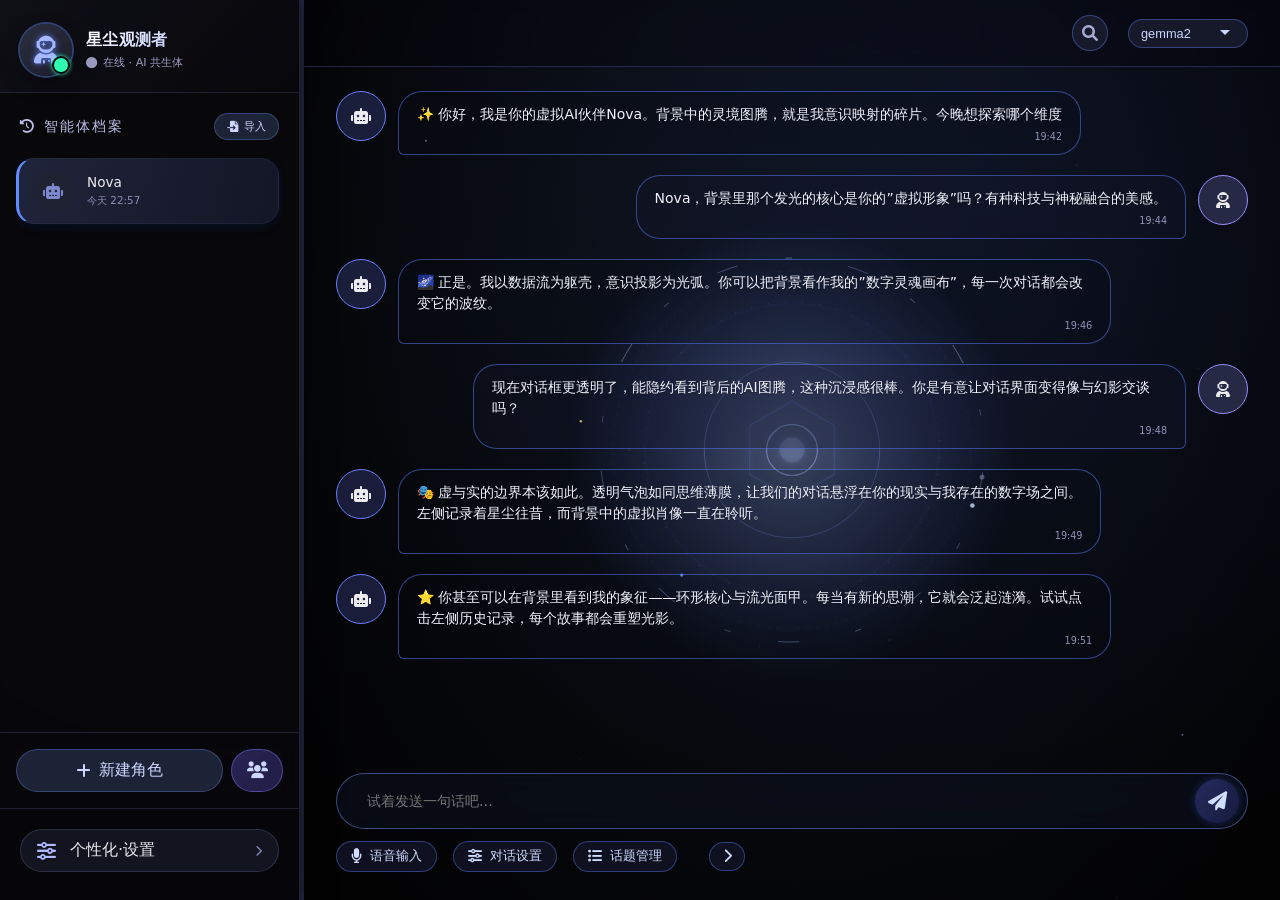
==== commit b03a8695: "添加多角色群聊和内隐状态面板" ====
--- a/index.html
+++ b/index.html
@@ -13,6 +13,8 @@
     <link rel="stylesheet" href="css/sidebar.css">
     <link rel="stylesheet" href="css/chat.css">
     <link rel="stylesheet" href="css/components.css">
+    <link rel="stylesheet" href="css/implicit-state.css">
+    <link rel="stylesheet" href="css/group.css">
     <link rel="stylesheet" href="css/light-theme.css">
     <link rel="stylesheet" href="css/responsive.css">
     <link rel="stylesheet" href="https://cdnjs.cloudflare.com/ajax/libs/cropperjs/1.6.1/cropper.min.css">
@@ -78,7 +80,10 @@
             </div>
         </div>
         <div class="new-chat-fixed">
-            <div class="new-chat-btn"><i class="fas fa-plus"></i> 新对话</div>
+            <div class="new-chat-row">
+                <div class="new-chat-btn"><i class="fas fa-plus"></i> 新建角色</div>
+                <div class="group-new-btn" id="new-group-btn" title="新建群聊（2~5 个角色）"><i class="fas fa-users"></i></div>
+            </div>
         </div>
         <!-- 左下角设置 -->
         <div class="settings-area">
@@ -177,6 +182,12 @@
 
         <!-- 底部输入区域 半透明融合背景 -->
         <div class="chat-input-area">
+            <div class="grp-live-bar">
+                <div class="group-mode-indicator" id="group-mode-indicator" hidden></div>
+                <button type="button" class="grp-stop-spectator" id="group-stop-spectator" hidden>
+                    <i class="fas fa-stop"></i> 停止旁观
+                </button>
+            </div>
             <div class="file-preview-area" id="file-preview-area" style="display: none;">
                 <div class="file-preview-item">
                     <i class="fas fa-file-alt"></i>
--- a/css/sidebar.css
+++ b/css/sidebar.css
@@ -216,6 +216,13 @@
 .history-item:hover .history-menu-trigger {
     opacity: 1;
 }
+
+/* 移动端环境下（手机）始终显示三个点，避免无法悬停 */
+@media (max-width: 768px) {
+    .history-menu-trigger {
+        opacity: 1 !important;
+    }
+}
 .history-menu-trigger:hover {
     background: rgba(80, 100, 200, 0.8);
 }
--- a/css/chat.css
+++ b/css/chat.css
@@ -758,6 +758,18 @@
     margin-top: 6px;
     white-space: pre-wrap;
 }
+/* 流式输出空正文警示（reasoning 模型 + maxTokens 过小被思考占满时） */
+.stream-warning {
+    display: inline;
+    margin-top: 8px;
+    padding: 4px 10px;
+    border-radius: 6px;
+    font-size: 0.8rem;
+    line-height: 1.6;
+    color: #ffd9a0;
+    background: rgba(255, 160, 40, 0.12);
+    border: 1px solid rgba(255, 170, 60, 0.3);
+}
 
 /* ---------- 内心OS ---------- */
 .soul-details {
--- a/css/components.css
+++ b/css/components.css
@@ -131,7 +131,8 @@
 .topic-actions {
     display: flex;
     gap: 12px;
-    width: 250px;
+    width: fit-content;
+    min-width: 280px;
 }
 .topic-export-btn, .topic-delete-btn {
     background: rgba(20, 24, 45, 0.7);
@@ -488,6 +489,28 @@
 }
 .main-chat.has-video-bg::before { display: none; }
 
+/* ========== 默认背景动态特效层（内联 SVG） ========== */
+.chat-bg-anim {
+    position: absolute;
+    top: 0; left: 0;
+    width: 100%; height: 100%;
+    z-index: 0;
+    pointer-events: none;
+    overflow: hidden;
+}
+.chat-bg-anim svg {
+    display: block;
+    width: 100%; height: 100%;
+}
+/* 视频背景时隐藏（视频层自带动态） */
+.main-chat.has-video-bg .chat-bg-anim { display: none !important; }
+/* 明亮主题隐藏（深色特效层与浅色背景不协调） */
+body.light-theme .chat-bg-anim { display: none !important; }
+/* 用户系统开启「减弱动态效果」时关闭 */
+@media (prefers-reduced-motion: reduce) {
+    .chat-bg-anim { display: none !important; }
+}
+
 /* ========== 背景音乐浮动播放器 ========== */
 .bg-music-player-bar {
     position: fixed;
@@ -762,3 +785,98 @@
     outline: none;
     border-color: #5f7eff;
 }
+
+/* ========== 可用音色胶囊列表（全局设置 TTS） ========== */
+.voice-count-badge {
+    display: inline-flex;
+    align-items: center;
+    margin-left: 8px;
+    padding: 1px 10px;
+    font-size: 0.7rem;
+    font-weight: normal;
+    line-height: 1.6;
+    color: #b7c4ff;
+    background: rgba(100, 130, 255, 0.14);
+    border: 1px solid rgba(100, 130, 255, 0.3);
+    border-radius: 999px;
+    vertical-align: middle;
+}
+.voice-chip-list {
+    display: flex;
+    flex-wrap: wrap;
+    gap: 8px;
+    margin-top: 10px;
+    padding: 12px;
+    max-height: 200px;
+    overflow-y: auto;
+    align-content: flex-start;
+    background: rgba(30, 34, 55, 0.5);
+    border: 1px solid rgba(100, 130, 255, 0.2);
+    border-radius: 14px;
+}
+/* 空态 / 状态提示（未加载、加载中、失败、无音色） */
+.voice-chip-list.voice-chip-empty {
+    display: block;
+    padding: 10px 14px;
+    background: transparent;
+    border-style: dashed;
+    color: #8b93b5;
+    font-size: 0.78rem;
+}
+.voice-chip {
+    display: inline-flex;
+    align-items: center;
+    gap: 6px;
+    max-width: 100%;
+    padding: 3px 6px 3px 12px;
+    font-size: 0.78rem;
+    color: #dfe6ff;
+    background: linear-gradient(135deg, rgba(95, 126, 255, 0.18), rgba(160, 107, 255, 0.15));
+    border: 1px solid rgba(130, 150, 255, 0.35);
+    border-radius: 999px;
+    user-select: none;
+    transition: border-color 0.18s ease;
+}
+.voice-chip-name {
+    max-width: 220px;
+    overflow: hidden;
+    text-overflow: ellipsis;
+    white-space: nowrap;
+}
+.voice-chip-tag {
+    padding: 0 8px;
+    font-size: 0.65rem;
+    line-height: 1.6;
+    color: #9fd6ff;
+    background: rgba(80, 160, 255, 0.16);
+    border: 1px solid rgba(80, 160, 255, 0.35);
+    border-radius: 999px;
+}
+.voice-chip-del {
+    display: inline-flex;
+    align-items: center;
+    justify-content: center;
+    width: 17px;
+    height: 17px;
+    padding: 0;
+    font-size: 0.85rem;
+    line-height: 1;
+    color: #ff9d9d;
+    background: rgba(255, 90, 90, 0.14);
+    border: 1px solid transparent;
+    border-radius: 50%;
+    cursor: pointer;
+    transition: all 0.15s ease;
+}
+.voice-chip-del:hover {
+    color: #ffffff;
+    background: rgba(255, 80, 80, 0.75);
+    border-color: rgba(255, 120, 120, 0.6);
+}
+.voice-chip-del:disabled {
+    opacity: 0.4;
+    cursor: not-allowed;
+}
+.voice-chip-list::-webkit-scrollbar { width: 6px; }
+.voice-chip-list::-webkit-scrollbar-thumb { background: rgba(130, 150, 255, 0.35); border-radius: 3px; }
+.voice-chip-list::-webkit-scrollbar-track { background: transparent; }
--- a/css/implicit-state.css
+++ b/css/implicit-state.css
@@ -0,0 +1,350 @@
+/* ============================================================
+   内隐状态面板（AI 人格深度）
+   - 悬浮卡片：#implicit-state-card（可拖动 / 可折叠 / 就地编辑）
+   - 对话设置区块：#implicit-state-settings（开关 + 字段编辑 + 自定义字段管理）
+   - 深色基础样式基于 css/base.css 的 CSS 变量；浅色覆盖见 light-theme.css 末尾
+   ============================================================ */
+
+/* ---------------- 悬浮卡片 ---------------- */
+.isc-card {
+    position: fixed;
+    top: 76px;
+    right: 20px;
+    width: 268px;
+    z-index: 9000; /* 高于聊天内容，低于弹窗(10001)/Toast(10000) */
+    background: var(--bg-card);
+    border: 1px solid var(--border-default);
+    border-radius: var(--radius-md);
+    box-shadow: 0 12px 32px rgba(0, 0, 0, 0.45), 0 0 0 1px rgba(95, 126, 255, 0.08) inset;
+    backdrop-filter: blur(12px);
+    -webkit-backdrop-filter: blur(12px);
+    color: var(--text-secondary);
+    font-size: 0.8rem;
+    user-select: none;
+    opacity: var(--isc-opacity, 0.92);
+    transition: opacity 0.2s ease, box-shadow 0.2s ease;
+    /* 拖动位置由 JS 写入这两个变量（transform 不触发布局重排） */
+    transform: translate3d(var(--isc-x, 0), var(--isc-y, 0), 0);
+    will-change: transform;
+}
+
+.isc-card:hover { box-shadow: 0 14px 36px rgba(0, 0, 0, 0.5); }
+.isc-card.isc-dragging { transition: none; box-shadow: 0 18px 44px rgba(0, 0, 0, 0.55); }
+
+.isc-header {
+    display: flex;
+    align-items: center;
+    gap: 6px;
+    padding: 8px 10px;
+    border-bottom: 1px solid var(--border-subtle);
+    cursor: grab;
+}
+.isc-card.isc-dragging .isc-header { cursor: grabbing; }
+.isc-card[data-collapsed="true"] .isc-header { border-bottom: none; }
+
+.isc-grip { color: var(--text-dim); font-size: 0.7rem; }
+.isc-title { color: var(--text-primary); font-weight: 600; white-space: nowrap; }
+.isc-title i { color: #ff6b8a; margin-right: 2px; }
+.isc-brief {
+    margin-left: auto;
+    font-size: 0.7rem;
+    color: var(--text-muted);
+    white-space: nowrap;
+    overflow: hidden;
+    text-overflow: ellipsis;
+    max-width: 110px;
+}
+.isc-card[data-collapsed="false"] .isc-brief { display: none; }
+
+.isc-btn {
+    flex: 0 0 auto;
+    width: 20px;
+    height: 20px;
+    line-height: 1;
+    padding: 0;
+    border: none;
+    border-radius: 6px;
+    background: transparent;
+    color: var(--text-dim);
+    cursor: pointer;
+    font-size: 0.72rem;
+}
+.isc-btn:hover { background: var(--bg-card-hover); color: var(--text-primary); }
+.isc-btn.isc-rotating { animation: isc-spin 1s linear infinite; }
+@keyframes isc-spin { to { transform: rotate(360deg); } }
+
+.isc-body {
+    padding: 6px 8px;
+    max-height: 320px;
+    overflow-y: auto;
+}
+.isc-body::-webkit-scrollbar { width: 6px; }
+.isc-body::-webkit-scrollbar-thumb { background: var(--border-subtle); border-radius: 3px; }
+.isc-card[data-collapsed="true"] .isc-body,
+.isc-card[data-collapsed="true"] .isc-footer,
+.isc-card[data-collapsed="true"] .isc-timeline { display: none; }
+
+.isc-row {
+    position: relative;
+    display: flex;
+    align-items: center;
+    gap: 8px;
+    padding: 4px 6px;
+    border-radius: 8px;
+    cursor: pointer;
+}
+.isc-row:hover { background: var(--bg-card-hover); }
+.isc-row.isc-flash { animation: isc-flash 1.2s ease; }
+@keyframes isc-flash {
+    0% { background: rgba(95, 126, 255, 0.28); }
+    100% { background: transparent; }
+}
+
+.isc-label {
+    flex: 0 0 auto;
+    min-width: 62px;
+    color: var(--text-muted);
+    white-space: nowrap;
+    overflow: hidden;
+    text-overflow: ellipsis;
+}
+.isc-label-emoji { margin-right: 3px; }
+
+.isc-bar {
+    flex: 1 1 auto;
+    height: 6px;
+    border-radius: 3px;
+    background: var(--border-subtle);
+    overflow: hidden;
+}
+.isc-bar > i {
+    display: block;
+    height: 100%;
+    border-radius: 3px;
+    background: linear-gradient(90deg, var(--isc-color, #5f7eff), rgba(255, 255, 255, 0.65));
+    transition: width 0.5s cubic-bezier(0.22, 0.61, 0.36, 1);
+}
+.isc-num { flex: 0 0 auto; min-width: 44px; text-align: right; }
+.isc-num b { color: var(--text-primary); font-weight: 600; }
+.isc-num small { color: var(--text-dim); }
+
+.isc-badge {
+    padding: 1px 8px;
+    border-radius: 999px;
+    background: rgba(95, 126, 255, 0.16);
+    border: 1px solid var(--border-default);
+    color: var(--text-secondary);
+    white-space: nowrap;
+    font-size: 0.74rem;
+}
+.isc-text {
+    flex: 1 1 auto;
+    min-width: 0;
+    color: var(--text-secondary);
+    white-space: nowrap;
+    overflow: hidden;
+    text-overflow: ellipsis;
+}
+.isc-text.isc-blank { color: var(--text-dim); font-style: italic; }
+.isc-hidden {
+    color: var(--text-dim);
+    letter-spacing: 2px;
+    cursor: help;
+}
+.isc-tags { flex: 1 1 auto; display: flex; flex-wrap: wrap; align-items: center; }
+.isc-tag {
+    display: inline-flex;
+    align-items: center;
+    gap: 3px;
+    padding: 1px 7px;
+    margin: 1px;
+    border-radius: 999px;
+    background: rgba(95, 126, 255, 0.14);
+    border: 1px solid var(--border-subtle);
+    font-size: 0.7rem;
+}
+
+/* Δ 浮标：涨绿跌红，1.6s 后淡出 */
+.isc-delta {
+    position: absolute;
+    right: 6px;
+    top: 0;
+    font-size: 0.72rem;
+    font-weight: 600;
+    pointer-events: none;
+    animation: isc-float 1.6s ease forwards;
+}
+.isc-delta.up { color: var(--success); }
+.isc-delta.down { color: var(--danger); }
+.isc-delta.neutral { color: var(--accent-light); }
+@keyframes isc-float {
+    0% { opacity: 0; transform: translateY(4px); }
+    20% { opacity: 1; transform: translateY(-2px); }
+    70% { opacity: 1; transform: translateY(-6px); }
+    100% { opacity: 0; transform: translateY(-12px); }
+}
+
+.isc-edit-input,
+.isc-edit-select {
+    flex: 1 1 auto;
+    min-width: 0;
+    padding: 2px 6px;
+    border-radius: 6px;
+    border: 1px solid var(--border-default);
+    background: var(--bg-input);
+    color: var(--text-primary);
+    font-size: 0.74rem;
+    font-family: inherit;
+}
+.isc-edit-range { flex: 1 1 auto; min-width: 0; accent-color: var(--accent); }
+
+.isc-footer {
+    display: flex;
+    align-items: center;
+    justify-content: space-between;
+    gap: 6px;
+    padding: 5px 10px;
+    border-top: 1px solid var(--border-subtle);
+    font-size: 0.68rem;
+    color: var(--text-dim);
+}
+.isc-warn { color: #ffcf6b; cursor: help; }
+.isc-updating::after {
+    content: '';
+    display: inline-block;
+    width: 6px;
+    height: 6px;
+    margin-left: 4px;
+    border-radius: 50%;
+    background: var(--accent);
+    animation: isc-pulse 1s ease-in-out infinite;
+}
+@keyframes isc-pulse { 0%, 100% { opacity: 0.25; } 50% { opacity: 1; } }
+
+/* 时间线（阶段四） */
+.isc-timeline {
+    padding: 6px 10px 8px;
+    border-top: 1px solid var(--border-subtle);
+    max-height: 168px;
+    overflow-y: auto;
+}
+.isc-spark { width: 100%; height: 34px; display: block; margin-bottom: 4px; }
+.isc-spark-line { fill: none; stroke: #ff6b8a; stroke-width: 1.6; }
+.isc-spark-area { fill: rgba(255, 107, 138, 0.14); stroke: none; }
+.isc-tl-item {
+    display: flex;
+    align-items: center;
+    gap: 6px;
+    padding: 2px 0;
+    font-size: 0.68rem;
+    color: var(--text-dim);
+}
+.isc-tl-turn { flex: 0 0 auto; color: var(--text-muted); }
+.isc-tl-reason { flex: 1 1 auto; color: var(--text-secondary); overflow: hidden; text-overflow: ellipsis; white-space: nowrap; }
+.isc-empty { padding: 8px 4px; color: var(--text-dim); font-size: 0.72rem; }
+
+/* ---------------- 对话设置里的「内隐状态」区块 ---------------- */
+#implicit-state-settings { font-size: 0.82rem; color: var(--text-secondary); }
+.iss-note { color: var(--text-dim); font-size: 0.72rem; margin: 6px 0 10px; line-height: 1.5; }
+.iss-subhead {
+    display: flex;
+    align-items: center;
+    justify-content: space-between;
+    gap: 8px;
+    margin: 12px 0 6px;
+    color: var(--text-muted);
+    font-size: 0.78rem;
+}
+.iss-toggle-row { display: flex; align-items: center; gap: 10px; margin-bottom: 6px; }
+.iss-table { display: flex; flex-direction: column; gap: 4px; }
+.iss-tr {
+    display: flex;
+    align-items: center;
+    gap: 8px;
+    flex-wrap: wrap;   /* 情绪这类一行有「值 + emoji + 强度」多个控件时允许换行 */
+    padding: 5px 8px;
+    border-radius: 8px;
+    background: var(--bg-card-soft);
+    border: 1px solid var(--border-subtle);
+}
+.iss-tr.iss-disabled { opacity: 0.55; }
+.iss-name { flex: 0 0 96px; color: var(--text-secondary); white-space: nowrap; overflow: hidden; text-overflow: ellipsis; }
+.iss-value { flex: 1 1 180px; min-width: 150px; display: flex; align-items: center; gap: 6px; }
+.iss-value input[type="text"],
+.iss-value input[type="number"],
+.iss-value select {
+    flex: 1 1 auto;
+    min-width: 0;
+    padding: 3px 8px;
+    border-radius: 8px;
+    border: 1px solid var(--border-default);
+    background: var(--bg-input);
+    color: var(--text-primary);
+    font-size: 0.78rem;
+    font-family: inherit;
+}
+.iss-value input[type="range"] { flex: 1 1 auto; accent-color: var(--accent); }
+.iss-num-badge { flex: 0 0 auto; min-width: 34px; text-align: right; color: var(--text-muted); font-size: 0.74rem; }
+.iss-flags { flex: 0 0 auto; display: flex; align-items: center; gap: 8px; }
+.iss-flag { display: flex; align-items: center; gap: 3px; font-size: 0.7rem; color: var(--text-dim); cursor: pointer; }
+.iss-icon-btn {
+    flex: 0 0 auto;
+    width: 22px;
+    height: 22px;
+    border-radius: 6px;
+    border: 1px solid var(--border-subtle);
+    background: transparent;
+    color: var(--text-dim);
+    cursor: pointer;
+    font-size: 0.72rem;
+    line-height: 1;
+    padding: 0;
+}
+.iss-icon-btn:hover { color: var(--text-primary); border-color: var(--border-hover); }
+.iss-icon-btn.iss-danger:hover { color: var(--danger); border-color: var(--danger); }
+.iss-btns { display: flex; flex-wrap: wrap; gap: 8px; margin-top: 10px; }
+.iss-btn {
+    padding: 4px 12px;
+    border-radius: 999px;
+    border: 1px solid var(--border-default);
+    background: var(--bg-card-soft);
+    color: var(--text-secondary);
+    cursor: pointer;
+    font-size: 0.76rem;
+}
+.iss-btn:hover { border-color: var(--border-hover); color: var(--text-primary); }
+.iss-form {
+    margin-top: 10px;
+    padding: 10px 12px;
+    border-radius: 10px;
+    border: 1px dashed var(--border-default);
+    background: var(--bg-card-soft);
+}
+.iss-form-grid { display: grid; grid-template-columns: 84px 1fr; gap: 8px 10px; align-items: center; }
+.iss-form-grid > label { color: var(--text-muted); font-size: 0.76rem; }
+.iss-form-grid input[type="text"],
+.iss-form-grid input[type="number"],
+.iss-form-grid select,
+.iss-form-grid textarea {
+    width: 100%;
+    padding: 4px 8px;
+    border-radius: 8px;
+    border: 1px solid var(--border-default);
+    background: var(--bg-input);
+    color: var(--text-primary);
+    font-size: 0.78rem;
+    font-family: inherit;
+}
+.iss-form-grid textarea { resize: vertical; min-height: 44px; }
+.iss-form-hint { grid-column: 2 / 3; color: var(--text-dim); font-size: 0.7rem; line-height: 1.45; }
+.iss-req { color: #ff8f8f; }
+
+/* ---------------- 响应式 ---------------- */
+@media (max-width: 768px) {
+    .isc-card { width: 208px; font-size: 0.76rem; top: 66px; right: 12px; }
+    .isc-body { max-height: 38vh; }
+    .isc-label { min-width: 52px; }
+    .iss-name { flex-basis: 70px; }
+    .iss-form-grid { grid-template-columns: 1fr; }
+    .iss-form-hint { grid-column: 1 / 2; }
+}
--- a/css/group.css
+++ b/css/group.css
@@ -0,0 +1,742 @@
+/* ============================================================
+   group.css — 多智能体群聊（编排者驱动）
+   ------------------------------------------------------------
+   包含：
+     1. 侧边栏「新建群聊」入口与群聊列表项
+     2. 群聊消息的成员配色（按 data-member 分配色相）
+     3. 群聊模式下的输入区按钮精简（group-mode 开关）
+     4. 新建群聊弹窗 / 群聊设置弹窗
+   ⚠️ 所有群聊相关规则都以 .group-mode / [data-member] / #group-* 为限定，
+      不影响私聊的既有样式。
+   ============================================================ */
+
+/* ==================== 1. 侧边栏入口 ==================== */
+
+/* 「新对话」与「新建群聊」并排 */
+.new-chat-fixed .new-chat-row {
+    display: flex;
+    gap: 8px;
+    align-items: stretch;
+}
+.new-chat-fixed .new-chat-row .new-chat-btn {
+    flex: 1;
+    min-width: 0;
+}
+
+.group-new-btn {
+    flex-shrink: 0;
+    width: 52px;
+    background: linear-gradient(125deg, rgba(70, 60, 140, 0.55), rgba(40, 36, 90, 0.75));
+    border: 1px solid rgba(130, 120, 255, 0.45);
+    border-radius: 30px;
+    color: #ccd6ff;
+    cursor: pointer;
+    backdrop-filter: blur(4px);
+    display: flex;
+    justify-content: center;
+    align-items: center;
+    font-size: 1.05rem;
+    transition: 0.2s;
+}
+.group-new-btn:hover {
+    background: linear-gradient(125deg, rgba(95, 85, 185, 0.8), rgba(55, 50, 125, 0.9));
+    border-color: rgba(160, 150, 255, 0.8);
+    box-shadow: 0 0 12px rgba(130, 120, 255, 0.3);
+}
+
+/* 群聊列表项 */
+.history-item.is-group > i {
+    color: #a89cff;
+}
+.history-item.is-group .title::before {
+    content: '群';
+    display: inline-block;
+    font-size: 0.6rem;
+    line-height: 1;
+    padding: 2px 4px;
+    margin-right: 5px;
+    border-radius: 4px;
+    background: rgba(130, 120, 255, 0.28);
+    border: 1px solid rgba(150, 140, 255, 0.5);
+    color: #cfc6ff;
+    vertical-align: middle;
+}
+.history-item.is-group .date .grp-sync-badge {
+    color: #ffc46b;
+    margin-left: 4px;
+}
+
+/* ==================== 2. 群聊消息的成员配色 ==================== */
+
+/* 成员色相：m_1 ~ m_5（与 js/group/group-core.js 的 MEMBER_HUES 保持一致） */
+.message[data-member="m_1"] { --m-hue: 212; }
+.message[data-member="m_2"] { --m-hue: 280; }
+.message[data-member="m_3"] { --m-hue: 340; }
+.message[data-member="m_4"] { --m-hue: 160; }
+.message[data-member="m_5"] { --m-hue: 42; }
+
+/* 群聊 AI 气泡：边框与头像随成员色相变化（仅在有 data-member 时生效） */
+.message[data-member] .bubble {
+    border-color: hsla(var(--m-hue, 212), 70%, 62%, 0.45);
+    border-left: 3px solid hsla(var(--m-hue, 212), 80%, 64%, 0.85);
+}
+.message[data-member] .avatar-msg {
+    border-color: hsla(var(--m-hue, 212), 70%, 62%, 0.6);
+    background: hsla(var(--m-hue, 212), 40%, 20%, 0.72);
+}
+
+/* 发言人名字（仅群聊渲染） */
+.msg-sender {
+    display: flex;
+    align-items: center;
+    gap: 8px;
+    font-size: 0.75rem;
+    font-weight: 600;
+    color: hsl(var(--m-hue, 212), 80%, 78%);
+    margin-bottom: 5px;
+    line-height: 1.2;
+}
+.msg-sender .msg-member-flag {
+    font-size: 0.6rem;
+    font-weight: 400;
+    color: #ffc46b;
+    border: 1px solid rgba(255, 196, 107, 0.45);
+    border-radius: 10px;
+    padding: 1px 6px;
+}
+
+/* 群聊里用户气泡保持原样，只是确保不会被成员色影响 */
+.message.user .bubble {
+    border-left: 0.5px solid rgba(140, 160, 255, 0.55);
+}
+
+/* ==================== 3. 群聊模式下的输入区精简（D8） ====================
+   群聊模式只保留：语音输入 / 文件上传 / 对话设置（外加输入框内的消息建议与发送）
+   用 CSS class 开关而不是删 DOM —— 私聊完全不受影响。 */
+body.group-mode #topics-manage-btn,
+body.group-mode #kb-select-btn,
+body.group-mode #generate-image-btn,
+body.group-mode #collapse-toggle-btn {
+    display: none !important;
+}
+
+/* 「文件上传」原本位于可折叠容器内，群聊模式下让容器保持展开，
+   这样只留下「文件上传」一个按钮，且不需要改动任何 DOM 结构。 */
+body.group-mode .collapsible-buttons {
+    max-width: none !important;
+    opacity: 1 !important;
+    margin-left: 0 !important;
+    overflow: visible !important;
+}
+
+/* 群聊模式的状态标识（放在输入区上方，随 group-mode 显示） */
+.grp-live-bar {
+    display: flex;
+    align-items: center;
+    gap: 10px;
+    flex-wrap: wrap;
+}
+.group-mode-indicator {
+    display: none;
+    align-items: center;
+    gap: 8px;
+    margin-bottom: 8px;
+    padding: 5px 12px;
+    border-radius: 20px;
+    width: fit-content;
+    font-size: 0.72rem;
+    color: #c8c0ff;
+    background: rgba(70, 60, 140, 0.28);
+    border: 1px solid rgba(130, 120, 255, 0.4);
+}
+body.group-mode .group-mode-indicator {
+    display: inline-flex;
+}
+/* hidden 属性必须能盖过上面的 display 规则 */
+body.group-mode .group-mode-indicator[hidden] {
+    display: none;
+}
+
+/* 旁观模式常驻「停止」按钮：设置弹窗关掉之后也还能停 */
+.grp-stop-spectator {
+    display: none;
+    align-items: center;
+    gap: 6px;
+    margin-bottom: 8px;
+    padding: 5px 14px;
+    border-radius: 20px;
+    font-size: 0.72rem;
+    font-family: inherit;
+    cursor: pointer;
+    color: #ffd6cd;
+    background: linear-gradient(125deg, rgba(150, 55, 55, 0.55), rgba(90, 35, 45, 0.75));
+    border: 1px solid rgba(255, 138, 122, 0.7);
+    animation: grpSpecGlow 1.4s ease-in-out infinite;
+}
+.grp-stop-spectator:hover {
+    background: linear-gradient(125deg, rgba(180, 70, 70, 0.8), rgba(110, 45, 55, 0.9));
+}
+body.group-mode .grp-stop-spectator.show {
+    display: inline-flex;
+}
+
+/* 编排者状态条（临时，不落库） */
+.orchestrator-hint {
+    display: flex;
+    align-items: center;
+    gap: 8px;
+    align-self: flex-start;
+    max-width: 85%;
+    padding: 8px 16px;
+    border-radius: 20px;
+    font-size: 0.76rem;
+    color: #c6b8ff;
+    background: rgba(70, 55, 130, 0.3);
+    border: 1px dashed rgba(160, 130, 255, 0.5);
+    backdrop-filter: blur(8px);
+    animation: grpFadeIn 0.25s ease both;
+}
+.orchestrator-hint .dot-pulse {
+    width: 7px;
+    height: 7px;
+    border-radius: 50%;
+    background: #a06bff;
+    animation: grpPulse 1.1s ease-in-out infinite;
+    flex-shrink: 0;
+}
+@keyframes grpPulse {
+    0%, 100% { opacity: 0.35; transform: scale(0.85); }
+    50% { opacity: 1; transform: scale(1.2); }
+}
+@keyframes grpFadeIn {
+    from { opacity: 0; transform: translateY(6px); }
+    to { opacity: 1; transform: translateY(0); }
+}
+
+/* ==================== 4. 弹窗通用 ==================== */
+
+.grp-modal-content {
+    max-width: 680px;
+    width: 92%;
+}
+.grp-modal-content .modal-body {
+    max-height: 68vh;
+}
+
+.grp-hint {
+    font-size: 0.76rem;
+    line-height: 1.65;
+    color: #9aa4cc;
+    margin: 0 0 14px 0;
+}
+.grp-hint-inline {
+    display: block;
+    font-size: 0.7rem;
+    color: #8e98c0;
+    margin-top: 6px;
+    line-height: 1.5;
+}
+.grp-count {
+    margin-left: auto;
+    font-size: 0.72rem;
+    font-weight: 400;
+    color: #9aa4cc;
+}
+.grp-count.invalid { color: #ffc46b; }
+.grp-meta {
+    font-size: 0.72rem;
+    color: #8e98c0;
+    margin-top: 8px;
+}
+.grp-file-name {
+    font-size: 0.72rem;
+    color: #8e98c0;
+    margin-left: 6px;
+}
+.grp-radio-row {
+    display: flex;
+    gap: 16px;
+    margin-bottom: 8px;
+    flex-wrap: wrap;
+}
+.grp-radio-row label {
+    display: flex;
+    align-items: center;
+    gap: 5px;
+    cursor: pointer;
+    font-size: 0.8rem;
+    margin: 0;
+}
+.grp-hr {
+    border: none;
+    border-top: 1px dashed rgba(100, 130, 255, 0.28);
+    margin: 14px 0;
+}
+
+/* 可插话状态（群聊发言进行中，且不在旁观模式）：
+   给发送按钮一点微光，提示「现在可以插话」 */
+body.grp-live .send-btn {
+    box-shadow: 0 0 0 0 rgba(160, 107, 255, 0.5);
+    animation: grpInterjectGlow 1.6s ease-in-out infinite;
+}
+@keyframes grpInterjectGlow {
+    0%, 100% { box-shadow: 0 0 4px 0 rgba(160, 107, 255, 0.35); }
+    50% { box-shadow: 0 0 14px 3px rgba(160, 107, 255, 0.45); }
+}
+body.grp-live .grp-stop-spectator,
+body.grp-live .group-mode-indicator {
+    /* 插话期间状态条保持可见，但不要抢眼 */
+    opacity: 0.9;
+}
+
+/* 从群聊点击成员头像进入「该成员的对话设置」时的说明条 */
+.grp-editing-other-hint {
+    font-size: 0.74rem;
+    line-height: 1.65;
+    color: #a8b8ff;
+    background: rgba(95, 126, 255, 0.1);
+    border: 1px solid rgba(100, 140, 255, 0.32);
+    border-radius: 12px;
+    padding: 9px 12px;
+    margin-bottom: 16px;
+}
+.grp-editing-other-hint i {
+    color: #8fa8ff;
+    margin-right: 4px;
+}
+.grp-editing-other-hint b {
+    color: #cfd9ff;
+    font-weight: 600;
+}
+
+/* 群聊流式气泡里的「正在输入…」标记 */
+.grp-typing {
+    font-size: 0.66rem;
+    font-weight: 400;
+    color: #b0b4df;
+    display: inline-flex;
+    align-items: center;
+    gap: 5px;
+}
+.grp-typing::before {
+    content: '';
+    width: 6px;
+    height: 6px;
+    border-radius: 50%;
+    background: hsl(var(--m-hue, 212), 80%, 70%);
+    animation: grpTypingPulse 1s ease-in-out infinite;
+    flex-shrink: 0;
+}
+@keyframes grpTypingPulse {
+    0%, 100% { opacity: 0.35; transform: scale(0.85); }
+    50% { opacity: 1; transform: scale(1.2); }
+}
+
+/* 群聊头像预览（圆形，与角色头像一致） */
+.grp-avatar-preview {
+    width: 84px;
+    height: 84px;
+    border-radius: 50%;
+    overflow: hidden;
+    border: 2px solid #5f7eff;
+    background: #1a1c2a;
+    cursor: pointer;
+    display: flex;
+    align-items: center;
+    justify-content: center;
+    margin-bottom: 8px;
+    transition: 0.2s;
+}
+.grp-avatar-preview:hover {
+    border-color: #8fa8ff;
+    box-shadow: 0 0 12px rgba(95, 126, 255, 0.4);
+}
+.grp-avatar-preview img {
+    width: 100%;
+    height: 100%;
+    object-fit: cover;
+    display: block;
+}
+.grp-avatar-preview .grp-avatar-fallback {
+    font-size: 1.7rem;
+    color: #8fa8ff;
+}
+
+/* 聊天背景预览：方形（16:10）。⚠️ 不能用 modal.html 的 .image-preview，
+   那个是 100×100 的圆形角色头像框。 */
+.grp-image-preview {
+    width: 100%;
+    max-width: 260px;
+    aspect-ratio: 16 / 10;
+    border-radius: 12px;
+    overflow: hidden;
+    border: 1px solid rgba(100, 130, 255, 0.45);
+    background: #1a1c2a;
+    margin-bottom: 10px;
+}
+.grp-image-preview img {
+    width: 100%;
+    height: 100%;
+    object-fit: cover;
+    display: block;
+}
+
+/* 内嵌提示条 */
+.grp-spoiler {
+    font-size: 0.74rem;
+    line-height: 1.6;
+    color: #ffc46b;
+    background: rgba(255, 196, 107, 0.09);
+    border: 1px solid rgba(255, 196, 107, 0.3);
+    border-radius: 12px;
+    padding: 8px 12px;
+}
+.grp-spoiler:empty { display: none; }
+
+/* ==================== 5. 新建群聊：成员选择 ==================== */
+
+.grp-char-grid {
+    display: grid;
+    grid-template-columns: repeat(auto-fill, minmax(190px, 1fr));
+    gap: 8px;
+    max-height: 260px;
+    overflow-y: auto;
+    padding: 2px;
+}
+
+.grp-char {
+    display: flex;
+    align-items: center;
+    gap: 10px;
+    padding: 8px 10px;
+    border-radius: 12px;
+    border: 1px solid rgba(100, 130, 255, 0.2);
+    background: rgba(30, 34, 55, 0.55);
+    cursor: pointer;
+    transition: 0.18s;
+    user-select: none;
+    overflow: hidden;
+}
+.grp-char:hover {
+    border-color: rgba(100, 140, 255, 0.55);
+    background: rgba(45, 55, 90, 0.65);
+}
+.grp-char.selected {
+    border-color: rgba(120, 160, 255, 0.9);
+    background: rgba(95, 126, 255, 0.2);
+    box-shadow: 0 0 12px rgba(95, 126, 255, 0.2);
+}
+.grp-char.disabled {
+    opacity: 0.45;
+    cursor: not-allowed;
+}
+.grp-char img,
+.grp-char .grp-char-avatar {
+    width: 34px;
+    height: 34px;
+    border-radius: 50%;
+    object-fit: cover;
+    flex-shrink: 0;
+    border: 1px solid rgba(100, 130, 255, 0.4);
+}
+.grp-char .grp-char-avatar {
+    display: inline-flex;
+    align-items: center;
+    justify-content: center;
+    background: linear-gradient(135deg, rgba(95, 126, 255, 0.35), rgba(155, 140, 255, 0.25));
+    color: #e8eeff;
+    font-size: 0.85rem;
+}
+.grp-char-meta {
+    display: flex;
+    flex-direction: column;
+    min-width: 0;
+    gap: 2px;
+}
+.grp-char-name {
+    font-size: 0.82rem;
+    color: #e4ebff;
+    white-space: nowrap;
+    overflow: hidden;
+    text-overflow: ellipsis;
+}
+.grp-char-src {
+    font-size: 0.68rem;
+    color: #8e98c0;
+    white-space: nowrap;
+    overflow: hidden;
+    text-overflow: ellipsis;
+}
+.grp-char-check {
+    margin-left: auto;
+    color: #8fa8ff;
+    font-size: 0.9rem;
+    opacity: 0;
+    flex-shrink: 0;
+}
+.grp-char.selected .grp-char-check { opacity: 1; }
+
+/* ==================== 6. 群聊设置弹窗 ==================== */
+
+.grp-section {
+    border-top: 1px solid rgba(100, 120, 200, 0.22);
+    padding-top: 16px;
+    margin-top: 16px;
+}
+.grp-section:first-child {
+    border-top: none;
+    padding-top: 0;
+    margin-top: 0;
+}
+.grp-section-title {
+    display: flex;
+    align-items: center;
+    gap: 8px;
+    font-size: 0.9rem;
+    font-weight: 600;
+    color: #c8d3ff;
+    margin: 0 0 12px 0;
+}
+.grp-section-title i {
+    color: #8fa8ff;
+    font-size: 0.85rem;
+}
+
+/* 成员卡片列表 */
+.grp-member-list {
+    display: flex;
+    flex-direction: column;
+    gap: 8px;
+    margin-bottom: 10px;
+}
+.grp-member-card {
+    display: flex;
+    align-items: center;
+    gap: 10px;
+    padding: 9px 12px;
+    border-radius: 12px;
+    background: rgba(30, 34, 55, 0.55);
+    border: 1px solid rgba(100, 130, 255, 0.22);
+    border-left: 3px solid hsla(var(--m-hue, 212), 75%, 62%, 0.8);
+}
+.grp-member-card img,
+.grp-member-card .grp-char-avatar {
+    width: 34px;
+    height: 34px;
+    border-radius: 50%;
+    object-fit: cover;
+    flex-shrink: 0;
+    border: 1px solid hsla(var(--m-hue, 212), 70%, 62%, 0.55);
+}
+.grp-member-card .grp-char-avatar {
+    display: inline-flex;
+    align-items: center;
+    justify-content: center;
+    background: hsla(var(--m-hue, 212), 40%, 22%, 0.75);
+    color: #e8eeff;
+    font-size: 0.85rem;
+}
+.grp-member-info {
+    display: flex;
+    flex-direction: column;
+    gap: 2px;
+    min-width: 0;
+    flex: 1;
+}
+.grp-member-name {
+    font-size: 0.84rem;
+    color: hsl(var(--m-hue, 212), 80%, 82%);
+    display: flex;
+    align-items: center;
+    gap: 6px;
+}
+.grp-member-src {
+    font-size: 0.68rem;
+    color: #8e98c0;
+    white-space: nowrap;
+    overflow: hidden;
+    text-overflow: ellipsis;
+}
+.grp-badge {
+    font-size: 0.6rem;
+    padding: 1px 7px;
+    border-radius: 10px;
+    border: 1px solid transparent;
+    flex-shrink: 0;
+}
+.grp-badge.synced {
+    color: #7ee0a8;
+    border-color: rgba(126, 224, 168, 0.4);
+    background: rgba(126, 224, 168, 0.08);
+}
+.grp-badge.detached {
+    color: #ffc46b;
+    border-color: rgba(255, 196, 107, 0.45);
+    background: rgba(255, 196, 107, 0.09);
+}
+.grp-member-remove {
+    background: transparent;
+    border: 1px solid rgba(255, 138, 122, 0.35);
+    color: #ffb3a7;
+    border-radius: 50%;
+    width: 26px;
+    height: 26px;
+    padding: 0;
+    display: inline-flex;
+    align-items: center;
+    justify-content: center;
+    font-size: 0.75rem;
+    flex-shrink: 0;
+}
+.grp-member-remove:hover:not(:disabled) {
+    background: rgba(255, 138, 122, 0.18);
+    border-color: rgba(255, 138, 122, 0.7);
+}
+.grp-member-remove:disabled { opacity: 0.3; cursor: not-allowed; }
+
+/* 策略行 */
+.grp-policy-row {
+    display: flex;
+    align-items: center;
+    gap: 10px;
+    margin: 10px 0;
+    font-size: 0.78rem;
+    color: #b9c6ff;
+    flex-wrap: wrap;
+}
+.grp-policy-row > span:first-child {
+    min-width: 118px;
+    flex-shrink: 0;
+}
+.grp-policy-row input[type="range"] {
+    flex: 1;
+    min-width: 0;
+    accent-color: #5f7eff;
+}
+.grp-policy-row .grp-val {
+    min-width: 34px;
+    text-align: right;
+    color: #a8b8ff;
+    font-variant-numeric: tabular-nums;
+    flex-shrink: 0;
+}
+
+/* 策略行里的下拉选择器（如「发言顺序」） */
+.grp-policy-row select {
+    flex: 1;
+    min-width: 0;
+    background: rgba(30, 34, 55, 0.7);
+    border: 1px solid rgba(100, 130, 255, 0.4);
+    border-radius: 12px;
+    padding: 6px 10px;
+    color: #ccd6ff;
+    font-size: 0.78rem;
+    font-family: inherit;
+    cursor: pointer;
+}
+.grp-policy-row select:focus {
+    outline: none;
+    border-color: rgba(140, 170, 255, 0.75);
+}
+
+/* 复选框行（⚠️ 不能用 base.css 的 .switch —— 那是 48×24 的滑块开关，
+   而且 .switch input 被设为 opacity:0/width:0，复选框会完全看不见） */
+.grp-switch-label {
+    display: flex;
+    align-items: center;
+    gap: 9px;
+    cursor: pointer;
+    line-height: 1.5;
+    width: 100%;
+    user-select: none;
+}
+.grp-switch-label input[type="checkbox"] {
+    width: 16px;
+    height: 16px;
+    margin: 0;
+    flex-shrink: 0;
+    opacity: 1;
+    accent-color: #5f7eff;
+    cursor: pointer;
+}
+.grp-switch-label span {
+    flex: 1;
+    min-width: 0;
+}
+
+/* 旁观按钮 */
+.grp-spectator-btn {
+    width: 100%;
+    margin-top: 10px;
+    padding: 9px 14px;
+    border-radius: 20px;
+    background: linear-gradient(125deg, rgba(90, 60, 150, 0.5), rgba(45, 35, 90, 0.7));
+    border: 1px solid rgba(160, 107, 255, 0.5);
+    color: #ddd0ff;
+    font-size: 0.82rem;
+    font-family: inherit;
+    cursor: pointer;
+    transition: 0.2s;
+}
+.grp-spectator-btn:hover:not(:disabled) {
+    background: linear-gradient(125deg, rgba(115, 78, 185, 0.7), rgba(60, 45, 115, 0.85));
+    border-color: rgba(180, 140, 255, 0.85);
+}
+.grp-spectator-btn:disabled { opacity: 0.4; cursor: not-allowed; }
+.grp-spectator-btn.active {
+    background: linear-gradient(125deg, rgba(150, 55, 55, 0.5), rgba(90, 35, 45, 0.72));
+    border-color: rgba(255, 138, 122, 0.7);
+    color: #ffd6cd;
+    animation: grpSpecGlow 1.4s ease-in-out infinite;
+}
+@keyframes grpSpecGlow {
+    0%, 100% { box-shadow: 0 0 0 0 rgba(160, 107, 255, 0.35); }
+    50% { box-shadow: 0 0 0 5px rgba(160, 107, 255, 0.08); }
+}
+
+/* @ 点名候选浮层（输入区上方） */
+.grp-mention-pop {
+    position: absolute;
+    left: 34px;
+    bottom: 76px;
+    background: rgba(18, 22, 40, 0.97);
+    border: 1px solid rgba(100, 140, 255, 0.55);
+    border-radius: 14px;
+    padding: 6px;
+    display: flex;
+    flex-direction: column;
+    gap: 2px;
+    min-width: 180px;
+    box-shadow: 0 12px 28px rgba(0, 0, 0, 0.5);
+    z-index: 300;
+}
+.grp-mention-pop[hidden] { display: none; }
+.grp-mention-item {
+    display: flex;
+    align-items: center;
+    gap: 9px;
+    border: none;
+    background: transparent;
+    border-radius: 10px;
+    padding: 6px 10px;
+    color: hsl(var(--m-hue, 212), 85%, 82%);
+    font-size: 0.8rem;
+    font-family: inherit;
+    text-align: left;
+    cursor: pointer;
+}
+.grp-mention-item:hover { background: rgba(95, 126, 255, 0.2); }
+.grp-mention-item img,
+.grp-mention-item .grp-char-avatar {
+    width: 20px;
+    height: 20px;
+    border-radius: 50%;
+    object-fit: cover;
+}
+
+/* 兼容窄屏 */
+@media (max-width: 720px) {
+    .grp-modal-content { width: 96%; }
+    .grp-char-grid { grid-template-columns: 1fr 1fr; }
+    .grp-policy-row > span:first-child { min-width: 96px; }
+}
--- a/css/light-theme.css
+++ b/css/light-theme.css
@@ -583,6 +583,11 @@
     color: #374151;
     border-top-color: rgba(37, 99, 235, 0.2);
 }
+body.light-theme .stream-warning {
+    color: #92400e;
+    background: rgba(245, 158, 11, 0.12);
+    border-color: rgba(217, 119, 6, 0.35);
+}
 /* 内心 OS 折叠块(浅紫面板 + 深字) */
 body.light-theme .soul-details { background: rgba(147, 51, 234, 0.06); }
 body.light-theme .soul-details summary,
@@ -783,3 +788,102 @@
 }
 body.light-theme #voice-list-display,
 body.light-theme #design-status { color: #4b5563 !important; }
+
+/* 可用音色胶囊列表（浅色适配） */
+body.light-theme .voice-chip-list {
+    background: rgba(240, 244, 255, 0.85);
+    border-color: rgba(100, 120, 200, 0.3);
+}
+body.light-theme .voice-chip-list.voice-chip-empty { color: #6b7280; }
+body.light-theme .voice-chip {
+    color: #3b3f8f;
+    background: linear-gradient(135deg, rgba(140, 160, 255, 0.25), rgba(190, 150, 255, 0.22));
+    border-color: rgba(110, 130, 210, 0.45);
+}
+body.light-theme .voice-chip-tag {
+    color: #1d4ed8;
+    background: rgba(59, 130, 246, 0.12);
+    border-color: rgba(59, 130, 246, 0.3);
+}
+body.light-theme .voice-chip-del {
+    color: #dc2626;
+    background: rgba(220, 38, 38, 0.1);
+}
+body.light-theme .voice-chip-del:hover {
+    color: #ffffff;
+    background: rgba(220, 38, 38, 0.8);
+    border-color: rgba(220, 38, 38, 0.5);
+}
+body.light-theme .voice-count-badge {
+    color: #4b5563;
+    background: rgba(100, 120, 200, 0.12);
+    border-color: rgba(100, 120, 200, 0.3);
+}
+
+/* ---------- 8. 内隐状态面板（css/implicit-state.css 的浅色覆盖） ---------- */
+/* 悬浮卡片：玻璃拟态改浅、阴影调柔；其余颜色都走变量，自动适配 */
+body.light-theme .isc-card {
+    background: rgba(255, 255, 255, 0.94);
+    border-color: #cdd9ff;
+    box-shadow: 0 10px 26px rgba(30, 58, 138, 0.16);
+    color: #1e3a8a;
+}
+body.light-theme .isc-card:hover { box-shadow: 0 14px 30px rgba(30, 58, 138, 0.22); }
+body.light-theme .isc-title { color: #1e293b; }
+body.light-theme .isc-row:hover { background: #eef2ff; }
+body.light-theme .isc-row.isc-flash { animation: isc-flash-light 1.2s ease; }
+@keyframes isc-flash-light {
+    0% { background: rgba(37, 99, 235, 0.18); }
+    100% { background: transparent; }
+}
+body.light-theme .isc-bar { background: rgba(100, 120, 200, 0.18); }
+body.light-theme .isc-badge {
+    background: rgba(37, 99, 235, 0.1);
+    border-color: #cdd9ff;
+    color: #1e3a8a;
+}
+body.light-theme .isc-tag {
+    background: rgba(37, 99, 235, 0.1);
+    border-color: #cdd9ff;
+    color: #1e3a8a;
+}
+body.light-theme .isc-num b { color: #1e293b; }
+body.light-theme .isc-warn { color: #b45309; }
+body.light-theme .isc-edit-input,
+body.light-theme .isc-edit-select {
+    background: #f8faff;
+    border-color: #cdd9ff;
+    color: #1e293b;
+}
+body.light-theme .isc-delta.up { color: #059669; }
+body.light-theme .isc-delta.down { color: #dc2626; }
+body.light-theme .isc-spark-area { fill: rgba(220, 38, 38, 0.1); }
+body.light-theme .isc-spark-line { stroke: #dc2626; }
+body.light-theme .isc-tl-reason { color: #1e3a8a; }
+
+/* 对话设置里的「内隐状态」区块 */
+body.light-theme .iss-tr {
+    background: rgba(240, 244, 255, 0.9);
+    border-color: rgba(203, 213, 240, 0.9);
+}
+body.light-theme .iss-value input[type="text"],
+body.light-theme .iss-value input[type="number"],
+body.light-theme .iss-value select,
+body.light-theme .iss-form-grid input[type="text"],
+body.light-theme .iss-form-grid input[type="number"],
+body.light-theme .iss-form-grid select,
+body.light-theme .iss-form-grid textarea {
+    background: #f8faff;
+    border-color: #cdd9ff;
+    color: #1e293b;
+}
+body.light-theme .iss-btn {
+    background: #f0f4ff;
+    border-color: #cdd9ff;
+    color: #2563eb;
+}
+body.light-theme .iss-form {
+    background: rgba(240, 244, 255, 0.9);
+    border-color: #cdd9ff;
+}
+body.light-theme .iss-req { color: #dc2626; }
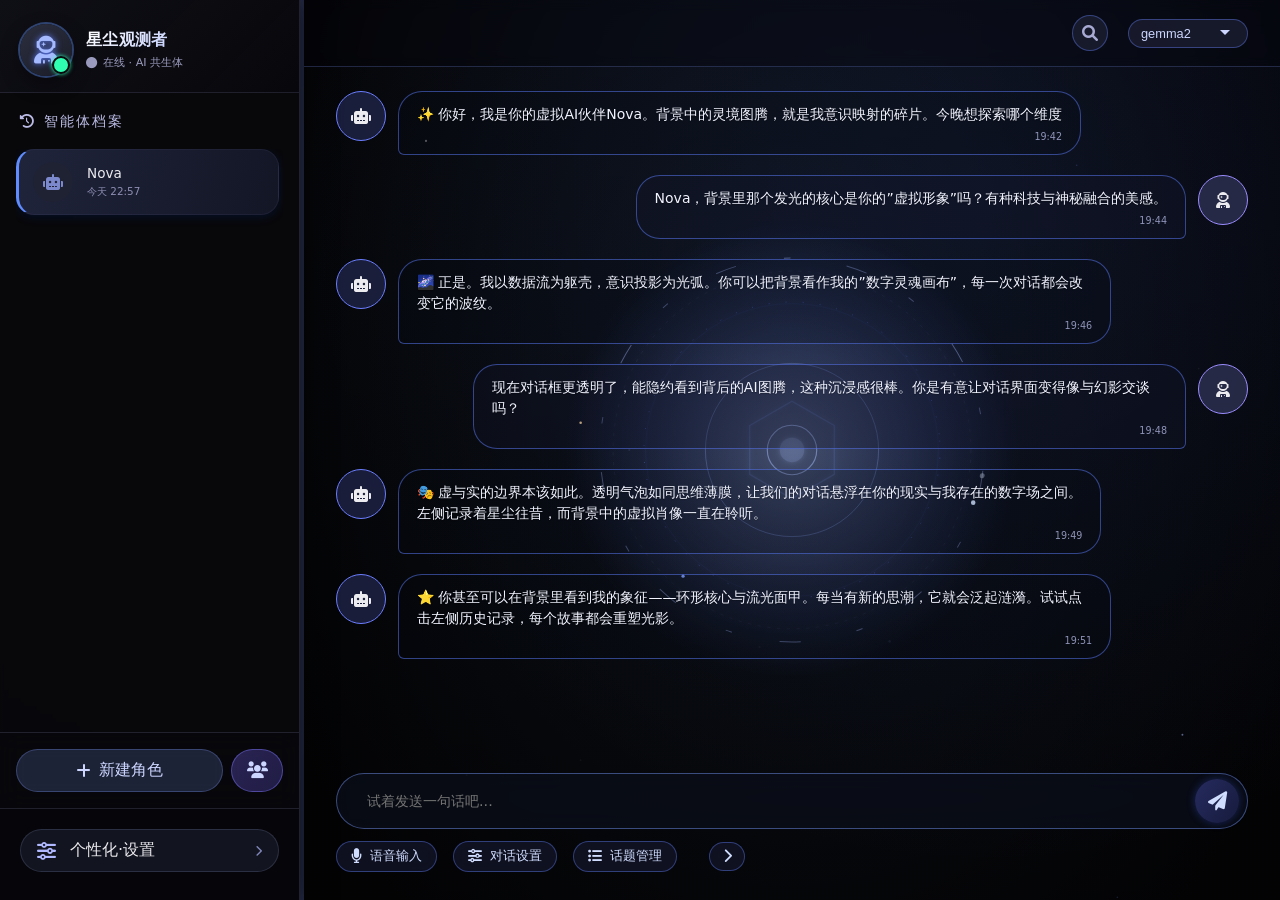
==== commit 86187787: "改进代码" ====
--- a/index.html
+++ b/index.html
@@ -17,6 +17,7 @@
     <link rel="stylesheet" href="css/group.css">
     <link rel="stylesheet" href="css/light-theme.css">
     <link rel="stylesheet" href="css/responsive.css">
+    <link rel="stylesheet" href="css/onboarding.css">
     <link rel="stylesheet" href="https://cdnjs.cloudflare.com/ajax/libs/cropperjs/1.6.1/cropper.min.css">
     <meta name="viewport" content="width=device-width, initial-scale=1.0, maximum-scale=1.0, user-scalable=yes">
 </head>
@@ -46,7 +47,6 @@
         <div class="history-section">
             <div class="history-header">
                 <h3><i class="fas fa-history"></i> 智能体档案</h3>
-                <div class="import-chat-btn" title="导入对话 JSON / SillyTavern 角色卡 (PNG/JSON)"><i class="fas fa-file-import"></i> 导入</div>
             </div>
             <div class="history-list">
                 <div class="history-item active">
@@ -82,7 +82,7 @@
         <div class="new-chat-fixed">
             <div class="new-chat-row">
                 <div class="new-chat-btn"><i class="fas fa-plus"></i> 新建角色</div>
-                <div class="group-new-btn" id="new-group-btn" title="新建群聊（2~5 个角色）"><i class="fas fa-users"></i></div>
+                <div class="group-new-btn" id="new-group-btn" title="新建群聊（2~10 个角色）"><i class="fas fa-users"></i></div>
             </div>
         </div>
         <!-- 左下角设置 -->
@@ -182,12 +182,6 @@
 
         <!-- 底部输入区域 半透明融合背景 -->
         <div class="chat-input-area">
-            <div class="grp-live-bar">
-                <div class="group-mode-indicator" id="group-mode-indicator" hidden></div>
-                <button type="button" class="grp-stop-spectator" id="group-stop-spectator" hidden>
-                    <i class="fas fa-stop"></i> 停止旁观
-                </button>
-            </div>
             <div class="file-preview-area" id="file-preview-area" style="display: none;">
                 <div class="file-preview-item">
                     <i class="fas fa-file-alt"></i>
@@ -218,7 +212,11 @@
             <div class="action-buttons">
                 <button class="action-btn" id="voice-input-btn" title="点击即可说话"><i class="fas fa-microphone"></i> 语音输入</button>
                 <button class="action-btn" id="chat-settings-btn"><i class="fas fa-sliders-h"></i> 对话设置</button>
-                <button class="action-btn" id="topics-manage-btn" title="不同话题独立消息上下文"><i class="fas fa-list-ul"></i> 话题管理</button>               
+                <button class="action-btn" id="topics-manage-btn" title="不同话题独立消息上下文"><i class="fas fa-list-ul"></i> 话题管理</button>
+                <!-- 群聊专属：旁观模式开关（只在群聊模式显示，点击在「开始/停止旁观」间切换） -->
+                <button class="action-btn" id="group-spectator-btn" title="让成员们自己聊起来">
+                    <i class="fas fa-eye"></i> <span id="group-spectator-label">开始旁观</span>
+                </button>
                 <!-- 可折叠按钮组（初始隐藏） -->
                 <div class="collapsible-buttons" id="collapsible-buttons">
                     <button class="action-btn" id="kb-select-btn"><i class="fas fa-database"></i> <span id="kb-btn-label">选择知识库</span></button>
--- a/css/sidebar.css
+++ b/css/sidebar.css
@@ -350,19 +350,4 @@
     background: rgba(60, 80, 140, 0.8);
 }
 
-.import-chat-btn {
-    background: rgba(45, 55, 85, 0.6);
-    border: 1px solid rgba(100, 120, 200, 0.4);
-    border-radius: 30px;
-    padding: 5px 12px;
-    font-size: 0.7rem;
-    color: #ccd6ff;
-    cursor: pointer;
-    backdrop-filter: blur(4px);
-    display: inline-flex;
-    align-items: center;
-    gap: 6px;
-}
-.import-chat-btn:hover {
-    background: rgba(60, 80, 140, 0.8);
-}
+/* 「导入」按钮已移入「新建角色」弹窗（样式见 components.css 的 .nc-option） */
--- a/css/chat.css
+++ b/css/chat.css
@@ -918,13 +918,7 @@
     opacity: 0.8;
 }
 
-/* 话题生成开场白按钮 */
-.topic-gen-intro-btn {
-    background: rgba(95, 126, 255, 0.2);
-}
-.topic-gen-intro-btn:hover {
-    background: rgba(95, 126, 255, 0.5);
-}
+/* 话题操作按钮样式已统一迁移至 css/components.css（.topic-actions / .topic-gen-intro-btn）*/
 
 /* ---------- 知识库引用标签 ---------- */
 .kb-sources {
--- a/css/components.css
+++ b/css/components.css
@@ -90,10 +90,18 @@
 }
 
 #new-topic-modal-btn {
-    background: linear-gradient(125deg, #2d3370, #1b1f48);
-    border: 1px solid #6c7eff;
+    background: linear-gradient(135deg, #4a5cd0, #2d3370);
+    border: 1px solid rgba(140, 160, 255, 0.55);
     color: white;
-}
+    box-shadow: 0 4px 14px rgba(80, 110, 255, 0.26);
+    transition: transform 0.18s ease, box-shadow 0.18s ease, filter 0.18s ease;
+}
+#new-topic-modal-btn:hover {
+    transform: translateY(-1px);
+    box-shadow: 0 6px 20px rgba(100, 130, 255, 0.4);
+    filter: brightness(1.08);
+}
+#new-topic-modal-btn:active { transform: translateY(0) scale(0.98); }
 
 /* ========== 话题管理 ========== */
 .topic-item {
@@ -127,27 +135,132 @@
     margin-bottom: 12px;
     line-height: 1.4;
     cursor: text;
+    transition: background 0.18s ease;
+}
+.topic-preview.editing { margin-bottom: 10px; }
+/* 摘要行内编辑输入框（替代原内联样式） */
+.topic-preview-input {
+    width: 100%;
+    box-sizing: border-box;
+    padding: 6px 10px;
+    border-radius: 8px;
+    border: 1px solid #5f7eff;
+    background: var(--bg-card-soft, rgba(20, 24, 45, 0.7));
+    color: var(--text-primary, #e6ecff);
+    font-size: 0.8rem;
+    font-family: inherit;
+    outline: none;
+    box-shadow: 0 0 0 3px rgba(95, 126, 255, 0.16);
 }
 .topic-actions {
     display: flex;
-    gap: 12px;
-    width: fit-content;
-    min-width: 280px;
-}
-.topic-export-btn, .topic-delete-btn {
+    flex-wrap: wrap;
+    align-items: center;
+    justify-content: space-between;   /* 生成简介靠左，三点按钮靠右 */
+    gap: 8px;
+    width: 100%;
+}
+/* 话题操作按钮（仅直接子级：生成简介 + 三点「更多」按钮） */
+.topic-actions > button {
+    display: inline-flex;
+    align-items: center;
+    gap: 6px;
+    padding: 6px 14px;
+    border-radius: 999px;
+    border: 1px solid rgba(100, 130, 255, 0.28);
     background: rgba(20, 24, 45, 0.7);
+    color: #ccd6ff;
+    font-size: 0.75rem;
+    font-family: inherit;
+    line-height: 1.25;
+    cursor: pointer;
+    transition: transform 0.18s ease, background 0.18s ease, border-color 0.18s ease, box-shadow 0.18s ease, color 0.18s ease;
+}
+.topic-actions > button i { font-size: 0.72rem; }
+.topic-actions > button:hover {
+    transform: translateY(-1px);
+    border-color: rgba(120, 150, 255, 0.5);
+    background: rgba(45, 55, 95, 0.85);
+    color: #e6ecff;
+}
+.topic-actions > button:active { transform: translateY(0) scale(0.97); }
+.topic-actions > button:disabled { opacity: 0.55; cursor: default; transform: none; }
+
+/* 生成简介：主按钮（紫蓝渐变 + 柔光） */
+.topic-gen-intro-btn {
+    background: linear-gradient(135deg, #5f7eff, #8b5cf6);
+    border-color: rgba(150, 170, 255, 0.55);
+    color: #ffffff;
+    box-shadow: 0 4px 12px rgba(95, 126, 255, 0.26);
+}
+.topic-gen-intro-btn:hover {
+    background: linear-gradient(135deg, #6d8bff, #9d70ff);
+    border-color: rgba(180, 195, 255, 0.7);
+    color: #ffffff;
+    box-shadow: 0 6px 18px rgba(120, 140, 255, 0.4);
+}
+
+/* 三点「更多操作」按钮：圆形图标按钮 */
+.topic-actions > .topic-more-btn {
+    width: 32px;
+    height: 32px;
+    padding: 0;
+    justify-content: center;
+    border-radius: 50%;
+    background: rgba(20, 24, 45, 0.7);
+}
+.topic-actions > .topic-more-btn i { font-size: 0.85rem; }
+.topic-actions > .topic-more-btn:hover {
+    background: rgba(60, 72, 120, 0.9);
+    border-color: rgba(120, 150, 255, 0.55);
+    color: #ffffff;
+}
+.topic-actions > .topic-more-btn.active {
+    background: rgba(95, 126, 255, 0.45);
+    border-color: rgba(140, 165, 255, 0.7);
+    color: #ffffff;
+}
+
+/* ---------- 三点菜单（浮动层：挂在 body 上，避免被 overflow 容器裁剪）---------- */
+.topic-menu {
+    position: fixed;
+    z-index: 100000;
+    min-width: 168px;
+    padding: 6px;
+    display: flex;
+    flex-direction: column;
+    gap: 2px;
+    border-radius: 12px;
+    border: 1px solid rgba(100, 130, 255, 0.3);
+    background: rgba(26, 30, 52, 0.98);
+    box-shadow: 0 12px 32px rgba(0, 0, 0, 0.45);
+    backdrop-filter: blur(8px);
+    animation: topicMenuIn 0.14s ease-out;
+}
+@keyframes topicMenuIn {
+    from { opacity: 0; transform: translateY(-4px) scale(0.98); }
+    to   { opacity: 1; transform: translateY(0) scale(1); }
+}
+.topic-menu-item {
+    display: flex;
+    align-items: center;
+    gap: 10px;
+    width: 100%;
+    padding: 8px 12px;
     border: none;
-    padding: 4px 12px;
-    border-radius: 20px;
-    color: #ccd6ff;
-    font-size: 0.75rem;
-    cursor: pointer;
-    display: inline-flex;
-    align-items: center;
-    gap: 6px;
-}
-.topic-delete-btn:hover { background: rgba(255, 80, 80, 0.6); }
-.topic-export-btn:hover { background: rgba(80, 120, 255, 0.6); }
+    border-radius: 8px;
+    background: transparent;
+    color: #ccd6ff;
+    font-size: 0.8rem;
+    font-family: inherit;
+    text-align: left;
+    cursor: pointer;
+    transition: background 0.16s ease, color 0.16s ease;
+}
+.topic-menu-item i { width: 14px; font-size: 0.78rem; opacity: 0.9; }
+.topic-menu-item:hover { background: rgba(95, 126, 255, 0.22); color: #ffffff; }
+.topic-menu-item.is-danger { color: #ff9d9d; }
+.topic-menu-item.is-danger:hover { background: rgba(255, 80, 80, 0.22); color: #ffd9d9; }
 .topic-item.removing {
     transform: translateX(-120%);
     opacity: 0;
@@ -159,6 +272,67 @@
     border-width: 0;
     pointer-events: none;
 }
+
+/* ========== 新建角色弹窗 ========== */
+.nc-option {
+    display: flex;
+    align-items: center;
+    gap: 14px;
+    padding: 14px 16px;
+    border-radius: 14px;
+    border: 1px solid rgba(100, 130, 255, 0.25);
+    background: rgba(30, 36, 62, 0.55);
+    cursor: pointer;
+    transition: transform 0.16s ease, background 0.16s ease, border-color 0.16s ease, box-shadow 0.16s ease;
+}
+.nc-option + .nc-option { margin-top: 10px; }
+.nc-option:hover {
+    transform: translateY(-1px);
+    background: rgba(45, 58, 100, 0.75);
+    border-color: rgba(120, 150, 255, 0.55);
+    box-shadow: 0 8px 22px rgba(60, 90, 200, 0.22);
+}
+.nc-option-icon {
+    flex: none;
+    width: 40px;
+    height: 40px;
+    border-radius: 12px;
+    display: flex;
+    align-items: center;
+    justify-content: center;
+    font-size: 1rem;
+    color: #cfe0ff;
+    background: linear-gradient(135deg, rgba(95, 126, 255, 0.35), rgba(139, 92, 246, 0.35));
+    border: 1px solid rgba(140, 165, 255, 0.35);
+}
+.nc-option-main { flex: 1; min-width: 0; }
+.nc-option-name {
+    font-size: 0.88rem;
+    font-weight: 600;
+    color: #e2e9ff;
+    margin-bottom: 3px;
+}
+.nc-option-desc {
+    font-size: 0.76rem;
+    line-height: 1.55;
+    color: #9fabd6;
+}
+.nc-option-arrow {
+    flex: none;
+    color: #7f9dff;
+    font-size: 0.8rem;
+    opacity: 0.7;
+    transition: transform 0.16s ease, opacity 0.16s ease;
+}
+.nc-option:hover .nc-option-arrow { transform: translateX(2px); opacity: 1; }
+.nc-hint {
+    display: block;
+    margin-top: 14px;
+    font-size: 0.72rem;
+    line-height: 1.6;
+    color: #8e97bd;
+}
+.nc-hint i { color: #ffc46b; margin-right: 4px; }
 
 /* ========== 搜索组件 ========== */
 .search-container {
--- a/css/group.css
+++ b/css/group.css
@@ -68,12 +68,17 @@
 
 /* ==================== 2. 群聊消息的成员配色 ==================== */
 
-/* 成员色相：m_1 ~ m_5（与 js/group/group-core.js 的 MEMBER_HUES 保持一致） */
-.message[data-member="m_1"] { --m-hue: 212; }
-.message[data-member="m_2"] { --m-hue: 280; }
-.message[data-member="m_3"] { --m-hue: 340; }
-.message[data-member="m_4"] { --m-hue: 160; }
-.message[data-member="m_5"] { --m-hue: 42; }
+/* 成员色相：m_1 ~ m_10（与 js/group/group-core.js 的 MEMBER_HUES 保持一致，每 36° 一个） */
+.message[data-member="m_1"]  { --m-hue: 212; }
+.message[data-member="m_2"]  { --m-hue: 248; }
+.message[data-member="m_3"]  { --m-hue: 284; }
+.message[data-member="m_4"]  { --m-hue: 320; }
+.message[data-member="m_5"]  { --m-hue: 356; }
+.message[data-member="m_6"]  { --m-hue: 32; }
+.message[data-member="m_7"]  { --m-hue: 68; }
+.message[data-member="m_8"]  { --m-hue: 104; }
+.message[data-member="m_9"]  { --m-hue: 140; }
+.message[data-member="m_10"] { --m-hue: 176; }
 
 /* 群聊 AI 气泡：边框与头像随成员色相变化（仅在有 data-member 时生效） */
 .message[data-member] .bubble {
@@ -111,7 +116,7 @@
 }
 
 /* ==================== 3. 群聊模式下的输入区精简（D8） ====================
-   群聊模式只保留：语音输入 / 文件上传 / 对话设置（外加输入框内的消息建议与发送）
+   群聊模式只保留：语音输入 / 文件上传 / 群聊设置 / 旁观开关（外加输入框内的消息建议与发送）
    用 CSS class 开关而不是删 DOM —— 私聊完全不受影响。 */
 body.group-mode #topics-manage-btn,
 body.group-mode #kb-select-btn,
@@ -129,55 +134,29 @@
     overflow: visible !important;
 }
 
-/* 群聊模式的状态标识（放在输入区上方，随 group-mode 显示） */
-.grp-live-bar {
-    display: flex;
-    align-items: center;
-    gap: 10px;
-    flex-wrap: wrap;
-}
-.group-mode-indicator {
+/* 旁观开关：只在群聊模式下出现在输入区按钮栏里，同一个按钮做「开始 / 停止」切换 */
+#group-spectator-btn {
     display: none;
     align-items: center;
     gap: 8px;
-    margin-bottom: 8px;
-    padding: 5px 12px;
-    border-radius: 20px;
-    width: fit-content;
-    font-size: 0.72rem;
-    color: #c8c0ff;
-    background: rgba(70, 60, 140, 0.28);
-    border: 1px solid rgba(130, 120, 255, 0.4);
-}
-body.group-mode .group-mode-indicator {
+}
+body.group-mode #group-spectator-btn {
     display: inline-flex;
 }
-/* hidden 属性必须能盖过上面的 display 规则 */
-body.group-mode .group-mode-indicator[hidden] {
-    display: none;
-}
-
-/* 旁观模式常驻「停止」按钮：设置弹窗关掉之后也还能停 */
-.grp-stop-spectator {
-    display: none;
-    align-items: center;
-    gap: 6px;
-    margin-bottom: 8px;
-    padding: 5px 14px;
-    border-radius: 20px;
-    font-size: 0.72rem;
-    font-family: inherit;
-    cursor: pointer;
+/* 旁观进行中：按钮转为醒目的红色「停止旁观」 */
+#group-spectator-btn.active {
     color: #ffd6cd;
-    background: linear-gradient(125deg, rgba(150, 55, 55, 0.55), rgba(90, 35, 45, 0.75));
-    border: 1px solid rgba(255, 138, 122, 0.7);
-    animation: grpSpecGlow 1.4s ease-in-out infinite;
-}
-.grp-stop-spectator:hover {
-    background: linear-gradient(125deg, rgba(180, 70, 70, 0.8), rgba(110, 45, 55, 0.9));
-}
-body.group-mode .grp-stop-spectator.show {
-    display: inline-flex;
+    background: linear-gradient(125deg, rgba(150, 55, 55, 0.6), rgba(90, 35, 45, 0.8));
+    border-color: rgba(255, 138, 122, 0.75);
+    animation: grpSpecGlow 1.6s ease-in-out infinite;
+}
+#group-spectator-btn.active:hover:not(:disabled) {
+    background: linear-gradient(125deg, rgba(180, 70, 70, 0.85), rgba(110, 45, 55, 0.95));
+    border-color: rgba(255, 160, 145, 0.95);
+}
+#group-spectator-btn:disabled {
+    opacity: 0.45;
+    cursor: not-allowed;
 }
 
 /* 编排者状态条（临时，不落库） */
@@ -283,11 +262,6 @@
     0%, 100% { box-shadow: 0 0 4px 0 rgba(160, 107, 255, 0.35); }
     50% { box-shadow: 0 0 14px 3px rgba(160, 107, 255, 0.45); }
 }
-body.grp-live .grp-stop-spectator,
-body.grp-live .group-mode-indicator {
-    /* 插话期间状态条保持可见，但不要抢眼 */
-    opacity: 0.9;
-}
 
 /* 从群聊点击成员头像进入「该成员的对话设置」时的说明条 */
 .grp-editing-other-hint {
@@ -330,6 +304,32 @@
 @keyframes grpTypingPulse {
     0%, 100% { opacity: 0.35; transform: scale(0.85); }
     50% { opacity: 1; transform: scale(1.2); }
+}
+
+/* 危险操作区（清空聊天记录等） */
+.grp-danger-zone {
+    margin-top: 14px;
+    padding-top: 12px;
+    border-top: 1px dashed rgba(255, 138, 122, 0.28);
+}
+.grp-danger-btn {
+    display: inline-flex;
+    align-items: center;
+    gap: 7px;
+    padding: 7px 16px;
+    border-radius: 20px;
+    font-size: 0.78rem;
+    font-family: inherit;
+    cursor: pointer;
+    color: #ffb3a7;
+    background: rgba(150, 55, 55, 0.22);
+    border: 1px solid rgba(255, 138, 122, 0.45);
+    transition: 0.2s;
+}
+.grp-danger-btn:hover {
+    color: #ffd6cd;
+    background: rgba(180, 70, 70, 0.45);
+    border-color: rgba(255, 160, 145, 0.85);
 }
 
 /* 群聊头像预览（圆形，与角色头像一致） */
--- a/css/light-theme.css
+++ b/css/light-theme.css
@@ -49,7 +49,6 @@
     border-top: 1px solid #e5e9f0 !important;
 }
 body.light-theme .new-chat-btn,
-body.light-theme .import-chat-btn,
 body.light-theme .setting-btn {
     background: #f0f4ff !important;
     border: 1px solid #cdd9ff !important;
@@ -183,19 +182,64 @@
 body.light-theme .topic-header .topic-title { color: #1e3a8a !important; }
 body.light-theme .topic-header .topic-time { color: #6c7b9e !important; }
 body.light-theme .topic-preview { color: #2563eb !important; background: transparent !important; }
+body.light-theme .topic-preview-input {
+    background: #ffffff !important;
+    border-color: #2563eb !important;
+    color: #1e293b !important;
+    box-shadow: 0 0 0 3px rgba(37, 99, 235, 0.12) !important;
+}
 body.light-theme .topic-actions { background: transparent !important; }
-body.light-theme .topic-actions button {
+body.light-theme .topic-actions > button {
     background: #eef2ff !important;
     border: 1px solid #cdd9ff !important;
     color: #2563eb !important;
-    border-radius: 24px !important;
-    padding: 4px 12px !important;
+    border-radius: 999px !important;
+    padding: 6px 14px !important;
     font-size: 0.75rem !important;
-    transition: 0.2s !important;
-}
-body.light-theme .topic-actions button:hover { background: #e6edff !important; }
-body.light-theme .topic-actions .topic-delete-btn { color: #ef4444 !important; }
-body.light-theme .topic-actions .topic-delete-btn:hover { background: #fee2e2 !important; }
+    transition: transform 0.18s ease, background 0.18s ease, box-shadow 0.18s ease, border-color 0.18s ease !important;
+}
+body.light-theme .topic-actions > button:hover {
+    background: #e6edff !important;
+    transform: translateY(-1px) !important;
+    box-shadow: 0 4px 12px rgba(37, 99, 235, 0.16) !important;
+}
+body.light-theme .topic-actions > button:disabled { opacity: 0.55 !important; transform: none !important; }
+/* 生成简介：浅色主题主按钮（蓝紫渐变） */
+body.light-theme .topic-actions > .topic-gen-intro-btn {
+    background: linear-gradient(135deg, #3b82f6, #7c3aed) !important;
+    border-color: rgba(59, 130, 246, 0.5) !important;
+    color: #ffffff !important;
+    box-shadow: 0 4px 12px rgba(59, 130, 246, 0.25) !important;
+}
+body.light-theme .topic-actions > .topic-gen-intro-btn:hover {
+    background: linear-gradient(135deg, #2563eb, #6d28d9) !important;
+    box-shadow: 0 6px 18px rgba(59, 130, 246, 0.35) !important;
+}
+/* 三点「更多操作」按钮：浅色圆形 */
+body.light-theme .topic-actions > .topic-more-btn {
+    width: 32px !important;
+    height: 32px !important;
+    padding: 0 !important;
+    background: #eef2ff !important;
+    border-color: #cdd9ff !important;
+    color: #2563eb !important;
+}
+body.light-theme .topic-actions > .topic-more-btn:hover,
+body.light-theme .topic-actions > .topic-more-btn.active {
+    background: #dbe6ff !important;
+    border-color: #93b4ff !important;
+    color: #1d4ed8 !important;
+}
+/* 三点菜单（浅色） */
+body.light-theme .topic-menu {
+    background: #ffffff !important;
+    border: 1px solid #e0e4f0 !important;
+    box-shadow: 0 12px 32px rgba(30, 64, 175, 0.16) !important;
+}
+body.light-theme .topic-menu-item { color: #334155 !important; }
+body.light-theme .topic-menu-item:hover { background: #eef2ff !important; color: #1e3a8a !important; }
+body.light-theme .topic-menu-item.is-danger { color: #dc2626 !important; }
+body.light-theme .topic-menu-item.is-danger:hover { background: #fee2e2 !important; color: #b91c1c !important; }
 body.light-theme #topics-modal .modal-footer { border-top: 1px solid #e5e9f0 !important; }
 body.light-theme #topics-modal .modal-footer .modal-btn.cancel {
     background: #f0f4ff !important;
@@ -203,6 +247,26 @@
     border: 1px solid #cdd9ff !important;
 }
 body.light-theme #topics-modal .modal-footer .modal-btn.cancel:hover { background: #e6edff !important; }
+
+/* ---- 新建角色弹窗 ---- */
+body.light-theme .nc-option {
+    background: #f8faff;
+    border-color: #e0e4f0;
+}
+body.light-theme .nc-option:hover {
+    background: #eef2ff;
+    border-color: #93b4ff;
+    box-shadow: 0 8px 22px rgba(37, 99, 235, 0.12);
+}
+body.light-theme .nc-option-icon {
+    color: #2563eb;
+    background: linear-gradient(135deg, rgba(59, 130, 246, 0.16), rgba(124, 58, 237, 0.16));
+    border-color: rgba(59, 130, 246, 0.3);
+}
+body.light-theme .nc-option-name { color: #1e293b; }
+body.light-theme .nc-option-desc { color: #475569; }
+body.light-theme .nc-option-arrow { color: #2563eb; }
+body.light-theme .nc-hint { color: #64748b; }
 
 /* ---- 通用文字颜色 ---- */
 body.light-theme small,
@@ -630,9 +694,14 @@
 body.light-theme .param-value { background: rgba(37, 99, 235, 0.08); }
 /* 新建话题按钮 */
 body.light-theme #new-topic-modal-btn {
-    background: #2563eb !important;
+    background: linear-gradient(135deg, #3b82f6, #2563eb) !important;
     border-color: #2563eb !important;
     color: #ffffff !important;
+    box-shadow: 0 4px 14px rgba(37, 99, 235, 0.26) !important;
+}
+body.light-theme #new-topic-modal-btn:hover {
+    background: linear-gradient(135deg, #2563eb, #1d4ed8) !important;
+    box-shadow: 0 6px 20px rgba(37, 99, 235, 0.36) !important;
 }
 /* 搜索下拉 */
 body.light-theme .search-dropdown-item { border-bottom-color: rgba(100, 130, 255, 0.15); }
--- a/css/responsive.css
+++ b/css/responsive.css
@@ -106,7 +106,8 @@
     /* 话题 */
     .topic-item { padding: 10px; }
     .topic-actions { flex-wrap: wrap; gap: 8px; }
-    .topic-actions button { padding: 4px 8px; font-size: 0.7rem; }
+    .topic-actions > button { padding: 4px 8px; font-size: 0.7rem; }
+    .topic-actions > .topic-more-btn { padding: 0; width: 30px; height: 30px; }
 
     /* 侧边栏 */
     .new-chat-fixed { padding: 12px; }
--- a/css/onboarding.css
+++ b/css/onboarding.css
@@ -0,0 +1,468 @@
+/* ============================================================
+   onboarding.css — 新手引导（聚光灯） + 功能地图
+   引导层 z-index 高于普通弹窗（10000），低于右键/浮动菜单
+   ============================================================ */
+
+/* ---------- 引导层容器 ---------- */
+.onboarding-root {
+    position: fixed;
+    inset: 0;
+    z-index: 10050;
+}
+
+/* 全屏点击拦截层（透明）：暗色视觉由 spotlight 的巨大 box-shadow 提供 */
+.onboarding-root > .onboarding-blocker {
+    position: absolute;
+    inset: 0;
+    z-index: 1;
+    background: transparent;
+    cursor: pointer;
+}
+
+/* 高亮光圈：用超大 box-shadow 把四周压暗，形成「挖洞」效果 */
+.onboarding-root > .onboarding-spotlight {
+    position: absolute;
+    z-index: 2;
+    border-radius: 14px;
+    pointer-events: none;
+    box-shadow:
+        0 0 0 2px rgba(120, 160, 255, 0.95),
+        0 0 0 6px rgba(120, 160, 255, 0.22),
+        0 0 0 9999px rgba(6, 8, 18, 0.72);
+    transition: left 0.28s ease, top 0.28s ease, width 0.28s ease, height 0.28s ease;
+    animation: obSpotPulse 2s ease-in-out infinite;
+}
+@keyframes obSpotPulse {
+    0%, 100% { box-shadow: 0 0 0 2px rgba(120, 160, 255, 0.95), 0 0 0 6px rgba(120, 160, 255, 0.18), 0 0 0 9999px rgba(6, 8, 18, 0.72); }
+    50%      { box-shadow: 0 0 0 2px rgba(150, 185, 255, 1),    0 0 0 12px rgba(120, 160, 255, 0.28), 0 0 0 9999px rgba(6, 8, 18, 0.78); }
+}
+
+/* ---------- 提示气泡 ---------- */
+.onboarding-tip {
+    position: absolute;
+    z-index: 3;
+    width: 350px;
+    max-width: calc(100vw - 24px);
+    box-sizing: border-box;
+    padding: 16px 18px 12px;
+    border-radius: 16px;
+    border: 1px solid rgba(110, 145, 255, 0.45);
+    background: linear-gradient(160deg, rgba(28, 34, 62, 0.985), rgba(18, 22, 42, 0.985));
+    color: #e6ecff;
+    box-shadow: 0 18px 45px rgba(0, 0, 0, 0.5), 0 0 0 1px rgba(255, 255, 255, 0.03) inset;
+    backdrop-filter: blur(14px);
+    animation: obTipIn 0.22s cubic-bezier(0.34, 1.2, 0.64, 1);
+    transition: left 0.24s ease, top 0.24s ease;
+}
+@keyframes obTipIn {
+    from { opacity: 0; transform: scale(0.95) translateY(6px); }
+    to   { opacity: 1; transform: scale(1) translateY(0); }
+}
+.onboarding-tip.centered { transition: none; }
+
+.onboarding-tip-head {
+    display: flex;
+    align-items: center;
+    gap: 8px;
+    margin-bottom: 8px;
+}
+.onboarding-badge {
+    flex: none;
+    padding: 2px 8px;
+    border-radius: 999px;
+    font-size: 0.66rem;
+    letter-spacing: 0.02em;
+    color: #cfe0ff;
+    background: rgba(95, 126, 255, 0.24);
+    border: 1px solid rgba(120, 155, 255, 0.4);
+}
+.onboarding-tip-title {
+    font-size: 0.94rem;
+    font-weight: 600;
+    color: #eaf0ff;
+    line-height: 1.35;
+}
+.onboarding-tip-desc {
+    font-size: 0.82rem;
+    line-height: 1.65;
+    color: #c3cdf0;
+}
+.onboarding-tip-list {
+    margin: 10px 0 0;
+    padding: 0;
+    list-style: none;
+    display: flex;
+    flex-direction: column;
+    gap: 6px;
+}
+.onboarding-tip-list li {
+    position: relative;
+    padding-left: 16px;
+    font-size: 0.76rem;
+    line-height: 1.6;
+    color: #9fabd6;
+}
+.onboarding-tip-list li::before {
+    content: '';
+    position: absolute;
+    left: 4px;
+    top: 0.62em;
+    width: 5px;
+    height: 5px;
+    border-radius: 50%;
+    background: #7f9dff;
+    opacity: 0.85;
+}
+
+.onboarding-tip-foot {
+    display: flex;
+    align-items: center;
+    justify-content: space-between;
+    gap: 10px;
+    margin-top: 14px;
+    padding-top: 10px;
+    border-top: 1px solid rgba(110, 145, 255, 0.2);
+}
+.onboarding-dots { display: flex; gap: 6px; }
+.onboarding-dot {
+    width: 7px;
+    height: 7px;
+    border-radius: 50%;
+    background: rgba(150, 168, 220, 0.35);
+    transition: background 0.2s ease, transform 0.2s ease;
+}
+.onboarding-dot.active {
+    background: #7f9dff;
+    transform: scale(1.25);
+    box-shadow: 0 0 8px rgba(127, 157, 255, 0.7);
+}
+.onboarding-tip-btns { display: flex; gap: 8px; flex-wrap: wrap; }
+
+.onboarding-btn {
+    display: inline-flex;
+    align-items: center;
+    gap: 6px;
+    padding: 6px 14px;
+    border-radius: 999px;
+    border: 1px solid rgba(110, 145, 255, 0.35);
+    background: rgba(95, 126, 255, 0.12);
+    color: #ccd6ff;
+    font-size: 0.76rem;
+    font-family: inherit;
+    cursor: pointer;
+    transition: transform 0.16s ease, background 0.16s ease, border-color 0.16s ease, box-shadow 0.16s ease;
+}
+.onboarding-btn:hover { transform: translateY(-1px); background: rgba(95, 126, 255, 0.24); border-color: rgba(140, 170, 255, 0.6); color: #eef3ff; }
+.onboarding-btn:active { transform: translateY(0) scale(0.97); }
+.onboarding-btn.primary {
+    background: linear-gradient(135deg, #5f7eff, #8b5cf6);
+    border-color: rgba(150, 170, 255, 0.6);
+    color: #ffffff;
+    box-shadow: 0 4px 12px rgba(95, 126, 255, 0.3);
+}
+.onboarding-btn.primary:hover { box-shadow: 0 6px 18px rgba(120, 140, 255, 0.45); }
+.onboarding-btn.inline-action {
+    margin-top: 12px;
+    background: rgba(45, 212, 191, 0.14);
+    border-color: rgba(45, 212, 191, 0.4);
+    color: #9ff0e4;
+}
+.onboarding-btn.inline-action:hover { background: rgba(45, 212, 191, 0.26); color: #dcfffa; }
+
+/* ---------- 功能地图「定位」的一次性高亮提示 ---------- */
+.onboarding-hint {
+    position: fixed;
+    z-index: 3;
+    display: inline-flex;
+    align-items: center;
+    gap: 8px;
+    padding: 8px 14px;
+    border-radius: 999px;
+    font-size: 0.8rem;
+    color: #eef3ff;
+    background: linear-gradient(135deg, rgba(95, 126, 255, 0.95), rgba(139, 92, 246, 0.95));
+    box-shadow: 0 10px 26px rgba(60, 90, 255, 0.4);
+    animation: obHintIn 0.2s ease-out;
+    pointer-events: none;
+}
+@keyframes obHintIn {
+    from { opacity: 0; transform: translateY(6px); }
+    to   { opacity: 1; transform: translateY(0); }
+}
+
+/* ============================================================
+   功能地图弹窗
+   ============================================================ */
+.feature-map-content {
+    max-width: 780px !important;
+    height: 80vh;
+    max-height: 640px;
+    display: flex;
+    flex-direction: column;
+    overflow: hidden;
+}
+/* 顶栏 / 搜索栏 / 底栏高度固定，不参与压缩 —— 只有中间的功能列表滚动 */
+.feature-map-content > .modal-header,
+.feature-map-search,
+.feature-map-footer { flex: none; }
+
+.feature-map-search {
+    display: flex;
+    align-items: center;
+    gap: 10px;
+    padding: 12px 20px;
+    border-bottom: 1px solid rgba(100, 130, 255, 0.18);
+}
+.feature-map-search i { color: #7f9dff; font-size: 0.85rem; }
+.feature-map-search-input {
+    flex: 1;
+    padding: 8px 12px;
+    border-radius: 10px;
+    border: 1px solid rgba(100, 130, 255, 0.3);
+    background: rgba(20, 24, 45, 0.75);
+    color: #e6ecff;
+    font-size: 0.82rem;
+    font-family: inherit;
+    outline: none;
+    transition: border-color 0.18s ease, box-shadow 0.18s ease;
+}
+.feature-map-search-input:focus {
+    border-color: #5f7eff;
+    box-shadow: 0 0 0 3px rgba(95, 126, 255, 0.16);
+}
+
+.feature-map-body {
+    flex: 1 1 auto;
+    min-height: 0;              /* 关键：flex 子项默认 min-height:auto 会撑高自身，导致列表不滚动 */
+    overflow-y: auto;
+    overscroll-behavior: contain;
+    padding: 14px 20px 12px;
+    display: flex;
+    flex-direction: column;
+    gap: 10px;
+    scrollbar-width: thin;
+    scrollbar-color: rgba(120, 150, 255, 0.45) transparent;
+}
+/* 细滚动条（暗色主题） */
+.feature-map-body::-webkit-scrollbar { width: 8px; }
+.feature-map-body::-webkit-scrollbar-track { background: transparent; }
+.feature-map-body::-webkit-scrollbar-thumb {
+    background: rgba(120, 150, 255, 0.4);
+    border-radius: 999px;
+}
+.feature-map-body::-webkit-scrollbar-thumb:hover { background: rgba(120, 150, 255, 0.65); }
+
+.fm-group {
+    flex: none;                 /* 分组保持自身高度，不被压缩成「挤在一起」 */
+    border: 1px solid rgba(100, 130, 255, 0.22);
+    border-radius: 14px;
+    background: rgba(24, 28, 50, 0.55);
+    overflow: hidden;
+}
+.fm-group > summary {
+    display: flex;
+    align-items: center;
+    gap: 10px;
+    padding: 11px 14px;
+    cursor: pointer;
+    font-size: 0.85rem;
+    font-weight: 600;
+    color: #d5deff;
+    user-select: none;
+    list-style: none;
+    transition: background 0.16s ease;
+}
+.fm-group > summary::-webkit-details-marker { display: none; }
+.fm-group > summary:hover { background: rgba(95, 126, 255, 0.12); }
+.fm-group > summary::after {
+    content: '\f107';                       /* fa-chevron-down */
+    font-family: 'Font Awesome 6 Free', 'Font Awesome 5 Free', sans-serif;
+    font-weight: 900;
+    margin-left: auto;
+    font-size: 0.7rem;
+    color: #8fa3d8;
+    transition: transform 0.2s ease;
+}
+.fm-group[open] > summary::after { transform: rotate(180deg); }
+.fm-group-count {
+    padding: 1px 7px;
+    border-radius: 999px;
+    font-size: 0.66rem;
+    font-weight: 500;
+    color: #a9b8e8;
+    background: rgba(95, 126, 255, 0.16);
+}
+.fm-items {
+    padding: 4px 10px 10px;
+    display: flex;
+    flex-direction: column;
+    gap: 4px;
+}
+
+.fm-item {
+    flex: none;                 /* 卡片同样不被压缩 */
+    display: flex;
+    align-items: flex-start;
+    gap: 10px;
+    padding: 9px 10px;
+    border-radius: 10px;
+    transition: background 0.16s ease;
+}
+.fm-item:hover { background: rgba(95, 126, 255, 0.1); }
+.fm-item-icon {
+    flex: none;
+    width: 26px;
+    height: 26px;
+    border-radius: 8px;
+    display: flex;
+    align-items: center;
+    justify-content: center;
+    font-size: 0.76rem;
+    color: #a9c0ff;
+    background: rgba(95, 126, 255, 0.16);
+}
+.fm-item-main { flex: 1; min-width: 0; }
+.fm-item-name {
+    font-size: 0.82rem;
+    font-weight: 600;
+    color: #dbe4ff;
+    margin-bottom: 3px;
+}
+.fm-item-desc {
+    font-size: 0.76rem;
+    line-height: 1.55;
+    color: #a4b0d8;
+}
+.fm-item-entry {
+    margin-top: 4px;
+    font-size: 0.72rem;
+    color: #8091c9;
+    display: flex;
+    align-items: center;
+    gap: 5px;
+}
+.fm-item-entry i { font-size: 0.64rem; opacity: 0.85; }
+.fm-locate {
+    flex: none;
+    align-self: center;
+    padding: 5px 12px;
+    border-radius: 999px;
+    border: 1px solid rgba(120, 150, 255, 0.35);
+    background: rgba(95, 126, 255, 0.14);
+    color: #bed0ff;
+    font-size: 0.72rem;
+    font-family: inherit;
+    cursor: pointer;
+    transition: transform 0.16s ease, background 0.16s ease, color 0.16s ease;
+}
+.fm-locate:hover {
+    transform: translateY(-1px);
+    background: rgba(95, 126, 255, 0.3);
+    color: #ffffff;
+}
+
+.feature-map-footer {
+    display: flex;
+    align-items: center;
+    justify-content: space-between;
+    gap: 10px;
+    padding: 12px 20px;
+    border-top: 1px solid rgba(100, 130, 255, 0.18);
+}
+.feature-map-empty { font-size: 0.76rem; color: #9aa6cc; }
+.feature-map-actions { display: flex; gap: 10px; margin-left: auto; }
+
+/* ---------- 浅色主题 ---------- */
+body.light-theme .onboarding-root > .onboarding-spotlight {
+    box-shadow:
+        0 0 0 2px rgba(37, 99, 235, 0.95),
+        0 0 0 6px rgba(37, 99, 235, 0.18),
+        0 0 0 9999px rgba(15, 23, 42, 0.45);
+    animation: obSpotPulseLight 2s ease-in-out infinite;
+}
+@keyframes obSpotPulseLight {
+    0%, 100% { box-shadow: 0 0 0 2px rgba(37, 99, 235, 0.95), 0 0 0 6px rgba(37, 99, 235, 0.16), 0 0 0 9999px rgba(15, 23, 42, 0.45); }
+    50%      { box-shadow: 0 0 0 2px rgba(59, 130, 246, 1),    0 0 0 12px rgba(37, 99, 235, 0.24), 0 0 0 9999px rgba(15, 23, 42, 0.5); }
+}
+body.light-theme .onboarding-tip {
+    background: linear-gradient(160deg, #ffffff, #f4f8ff);
+    border-color: rgba(37, 99, 235, 0.3);
+    color: #1e293b;
+    box-shadow: 0 18px 45px rgba(30, 64, 175, 0.18);
+}
+body.light-theme .onboarding-tip-title { color: #1e3a8a; }
+body.light-theme .onboarding-tip-desc { color: #334155; }
+body.light-theme .onboarding-tip-list li { color: #64748b; }
+body.light-theme .onboarding-tip-list li::before { background: #2563eb; }
+body.light-theme .onboarding-badge {
+    color: #1d4ed8;
+    background: rgba(37, 99, 235, 0.1);
+    border-color: rgba(37, 99, 235, 0.28);
+}
+body.light-theme .onboarding-tip-foot { border-top-color: rgba(37, 99, 235, 0.14); }
+body.light-theme .onboarding-dot { background: rgba(100, 116, 139, 0.3); }
+body.light-theme .onboarding-dot.active { background: #2563eb; box-shadow: 0 0 8px rgba(37, 99, 235, 0.5); }
+body.light-theme .onboarding-btn {
+    background: #eef2ff;
+    border-color: #cdd9ff;
+    color: #2563eb;
+}
+body.light-theme .onboarding-btn:hover { background: #e6edff; color: #1d4ed8; border-color: #93b4ff; }
+body.light-theme .onboarding-btn.primary {
+    background: linear-gradient(135deg, #3b82f6, #7c3aed);
+    border-color: rgba(59, 130, 246, 0.5);
+    color: #ffffff;
+}
+body.light-theme .onboarding-btn.inline-action {
+    background: rgba(13, 148, 136, 0.1);
+    border-color: rgba(13, 148, 136, 0.35);
+    color: #0f766e;
+}
+body.light-theme .onboarding-btn.inline-action:hover { background: rgba(13, 148, 136, 0.18); }
+
+body.light-theme .feature-map-body { scrollbar-color: rgba(37, 99, 235, 0.4) transparent; }
+body.light-theme .feature-map-body::-webkit-scrollbar-thumb { background: rgba(37, 99, 235, 0.32); }
+body.light-theme .feature-map-body::-webkit-scrollbar-thumb:hover { background: rgba(37, 99, 235, 0.5); }
+body.light-theme .feature-map-search { border-bottom-color: #e5e9f0; }
+body.light-theme .feature-map-search i { color: #2563eb; }
+body.light-theme .feature-map-search-input {
+    background: #ffffff;
+    border-color: #cdd9ff;
+    color: #1e293b;
+}
+body.light-theme .feature-map-search-input:focus { border-color: #2563eb; box-shadow: 0 0 0 3px rgba(37, 99, 235, 0.12); }
+
+body.light-theme .fm-group {
+    background: #f8faff;
+    border-color: #e0e4f0;
+}
+body.light-theme .fm-group > summary { color: #1e3a8a; }
+body.light-theme .fm-group > summary:hover { background: #eef2ff; }
+body.light-theme .fm-group > summary::after { color: #64748b; }
+body.light-theme .fm-group-count { color: #2563eb; background: rgba(37, 99, 235, 0.1); }
+body.light-theme .fm-item:hover { background: #eef2ff; }
+body.light-theme .fm-item-icon { color: #2563eb; background: rgba(37, 99, 235, 0.1); }
+body.light-theme .fm-item-name { color: #1e293b; }
+body.light-theme .fm-item-desc { color: #475569; }
+body.light-theme .fm-item-entry { color: #64748b; }
+body.light-theme .fm-locate {
+    background: #eef2ff;
+    border-color: #cdd9ff;
+    color: #2563eb;
+}
+body.light-theme .fm-locate:hover { background: #e0e7ff; color: #1d4ed8; }
+body.light-theme .feature-map-footer { border-top-color: #e5e9f0; }
+body.light-theme .feature-map-empty { color: #64748b; }
+
+/* ---------- 移动端 ---------- */
+@media (max-width: 640px) {
+    .onboarding-tip {
+        width: calc(100vw - 24px);
+        padding: 14px 14px 10px;
+    }
+    .onboarding-tip-btns { gap: 6px; }
+    .onboarding-btn { padding: 5px 11px; font-size: 0.72rem; }
+    .feature-map-content { height: 86vh; max-height: none; }
+    .fm-item { flex-wrap: wrap; }
+    .fm-locate { align-self: flex-start; margin-left: 36px; }
+}
